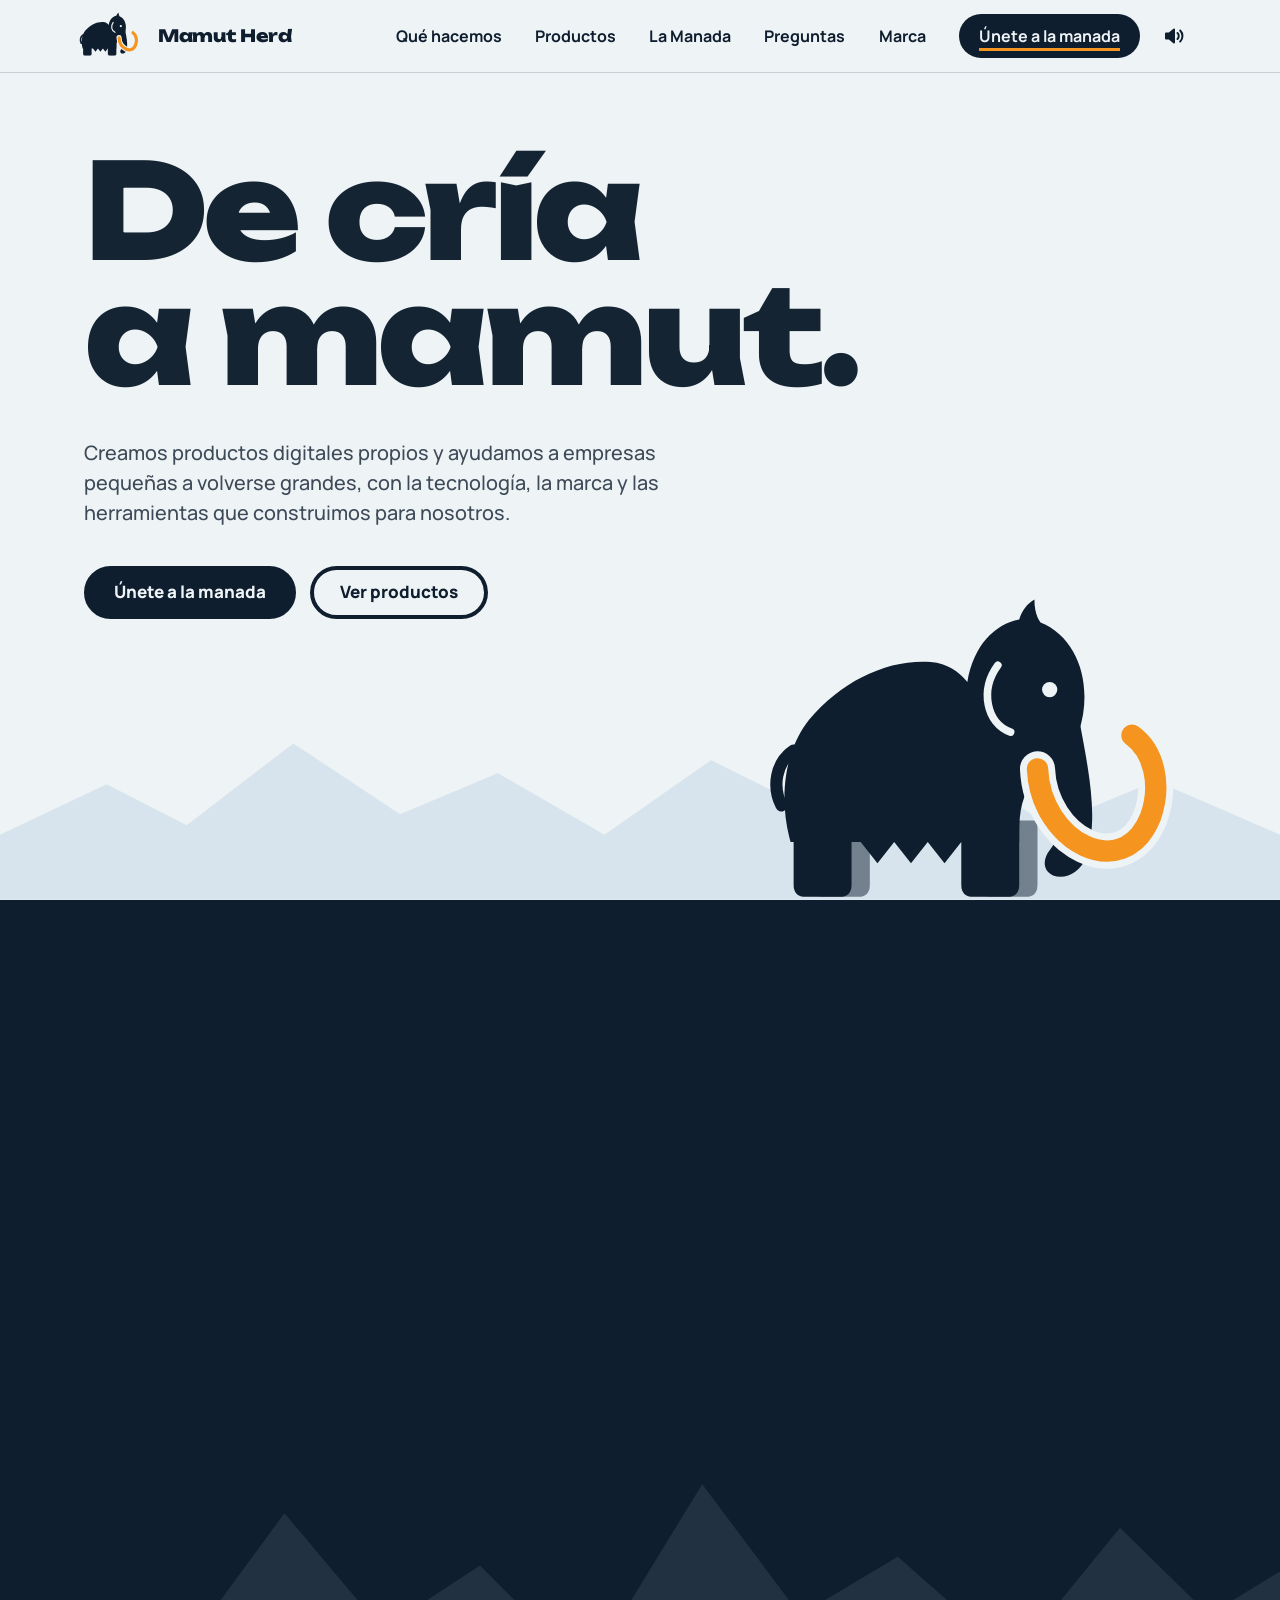
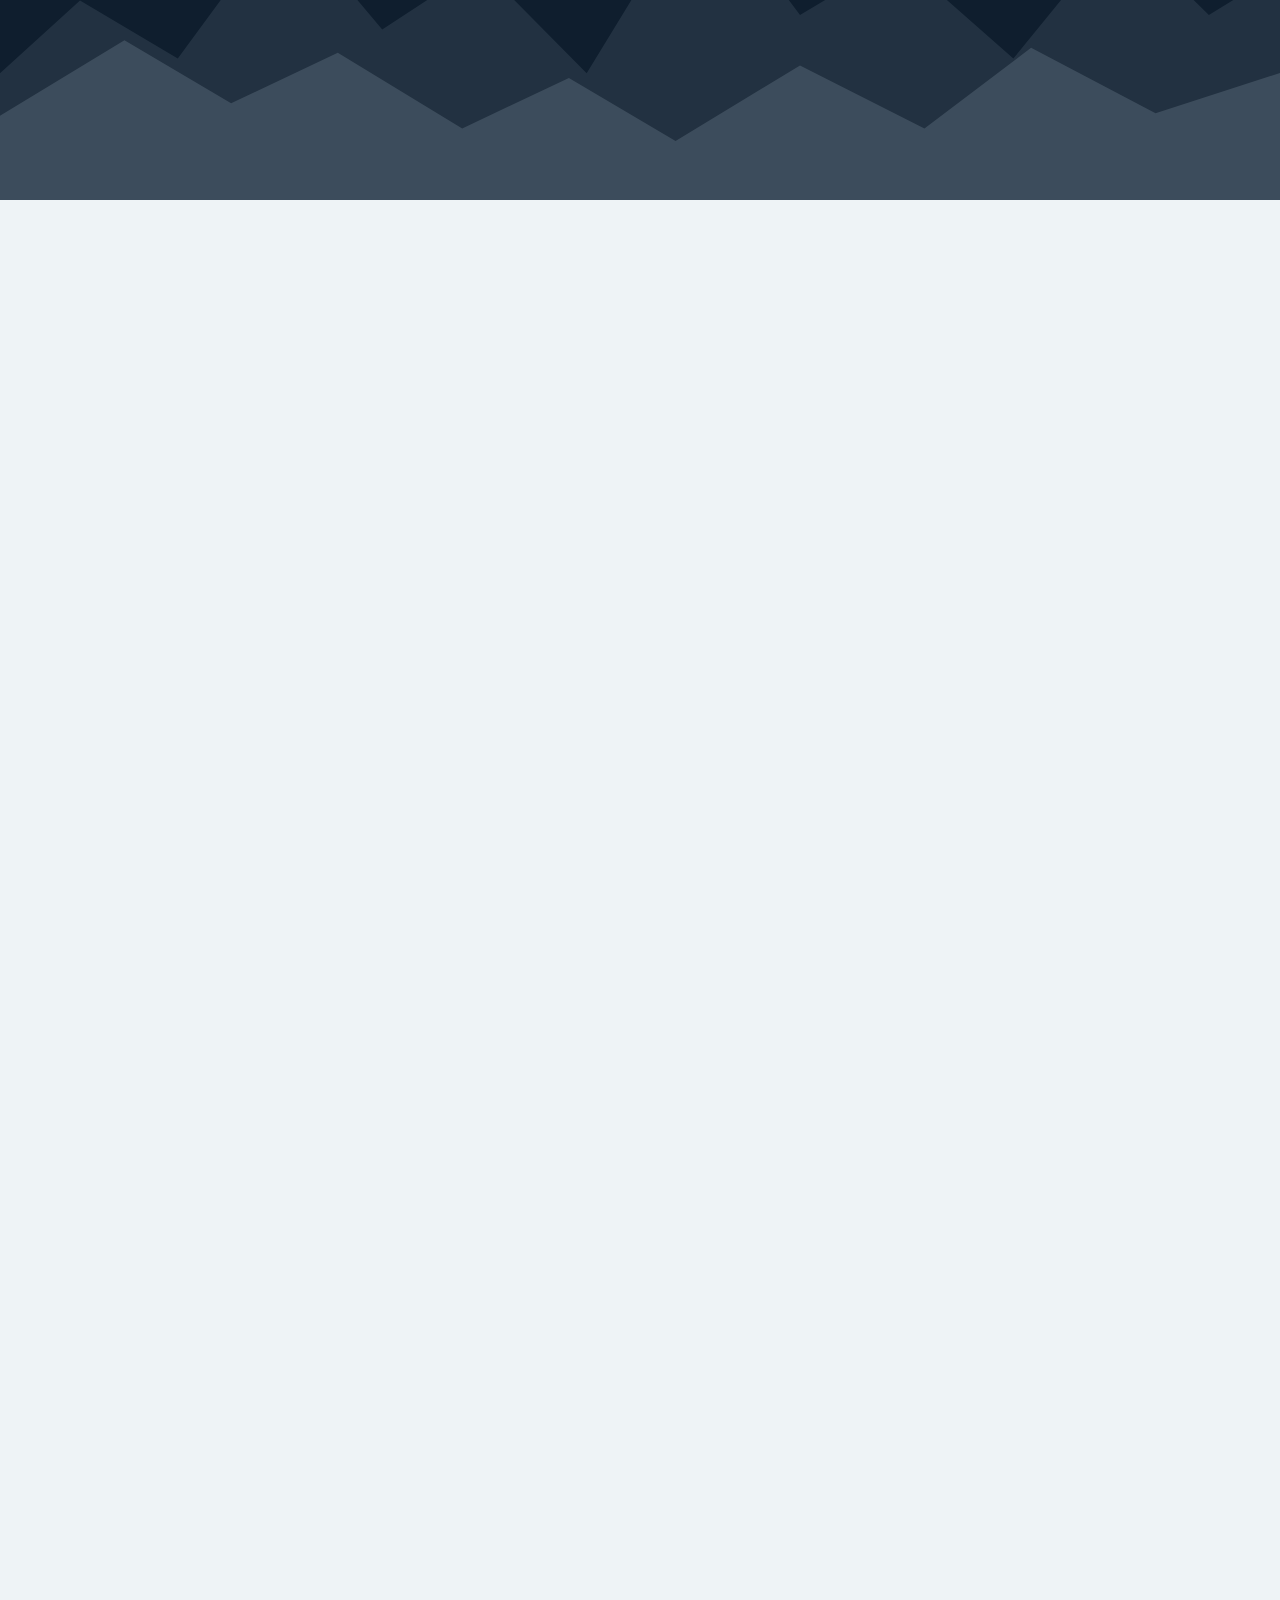
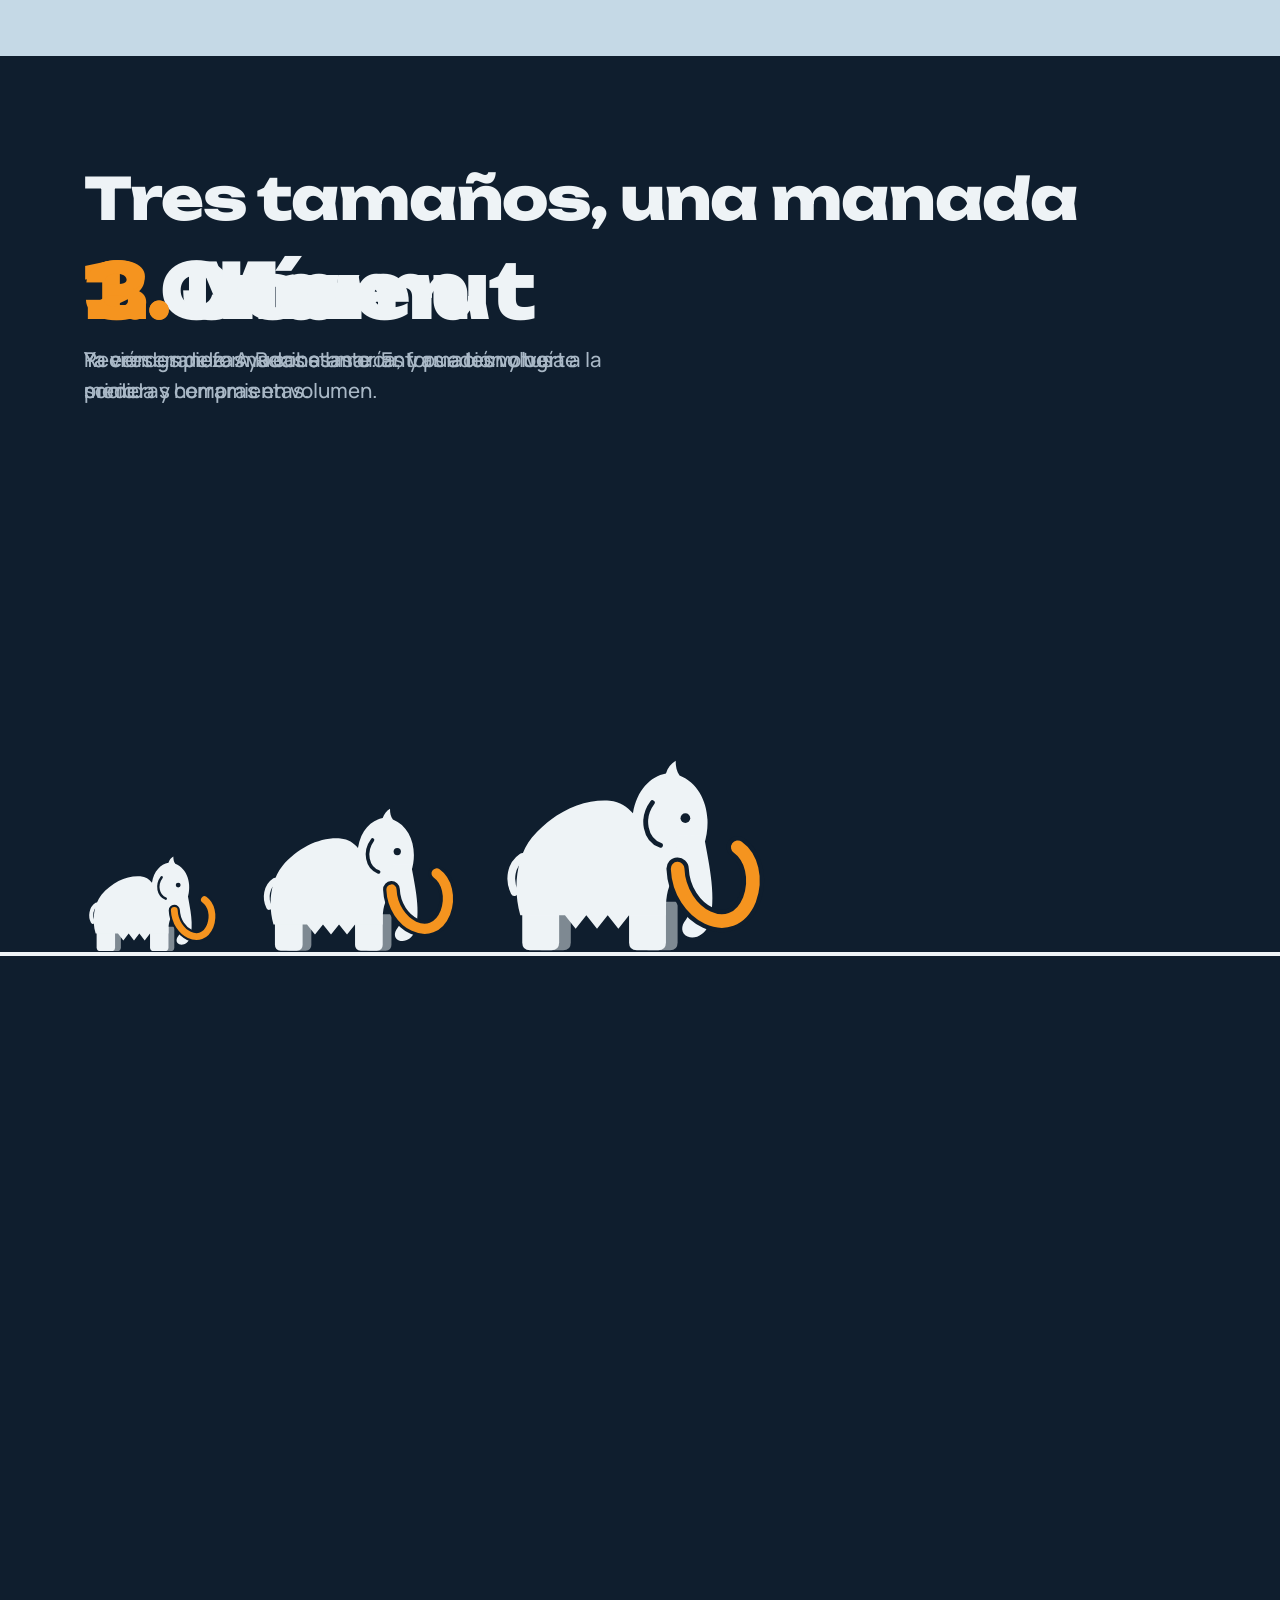
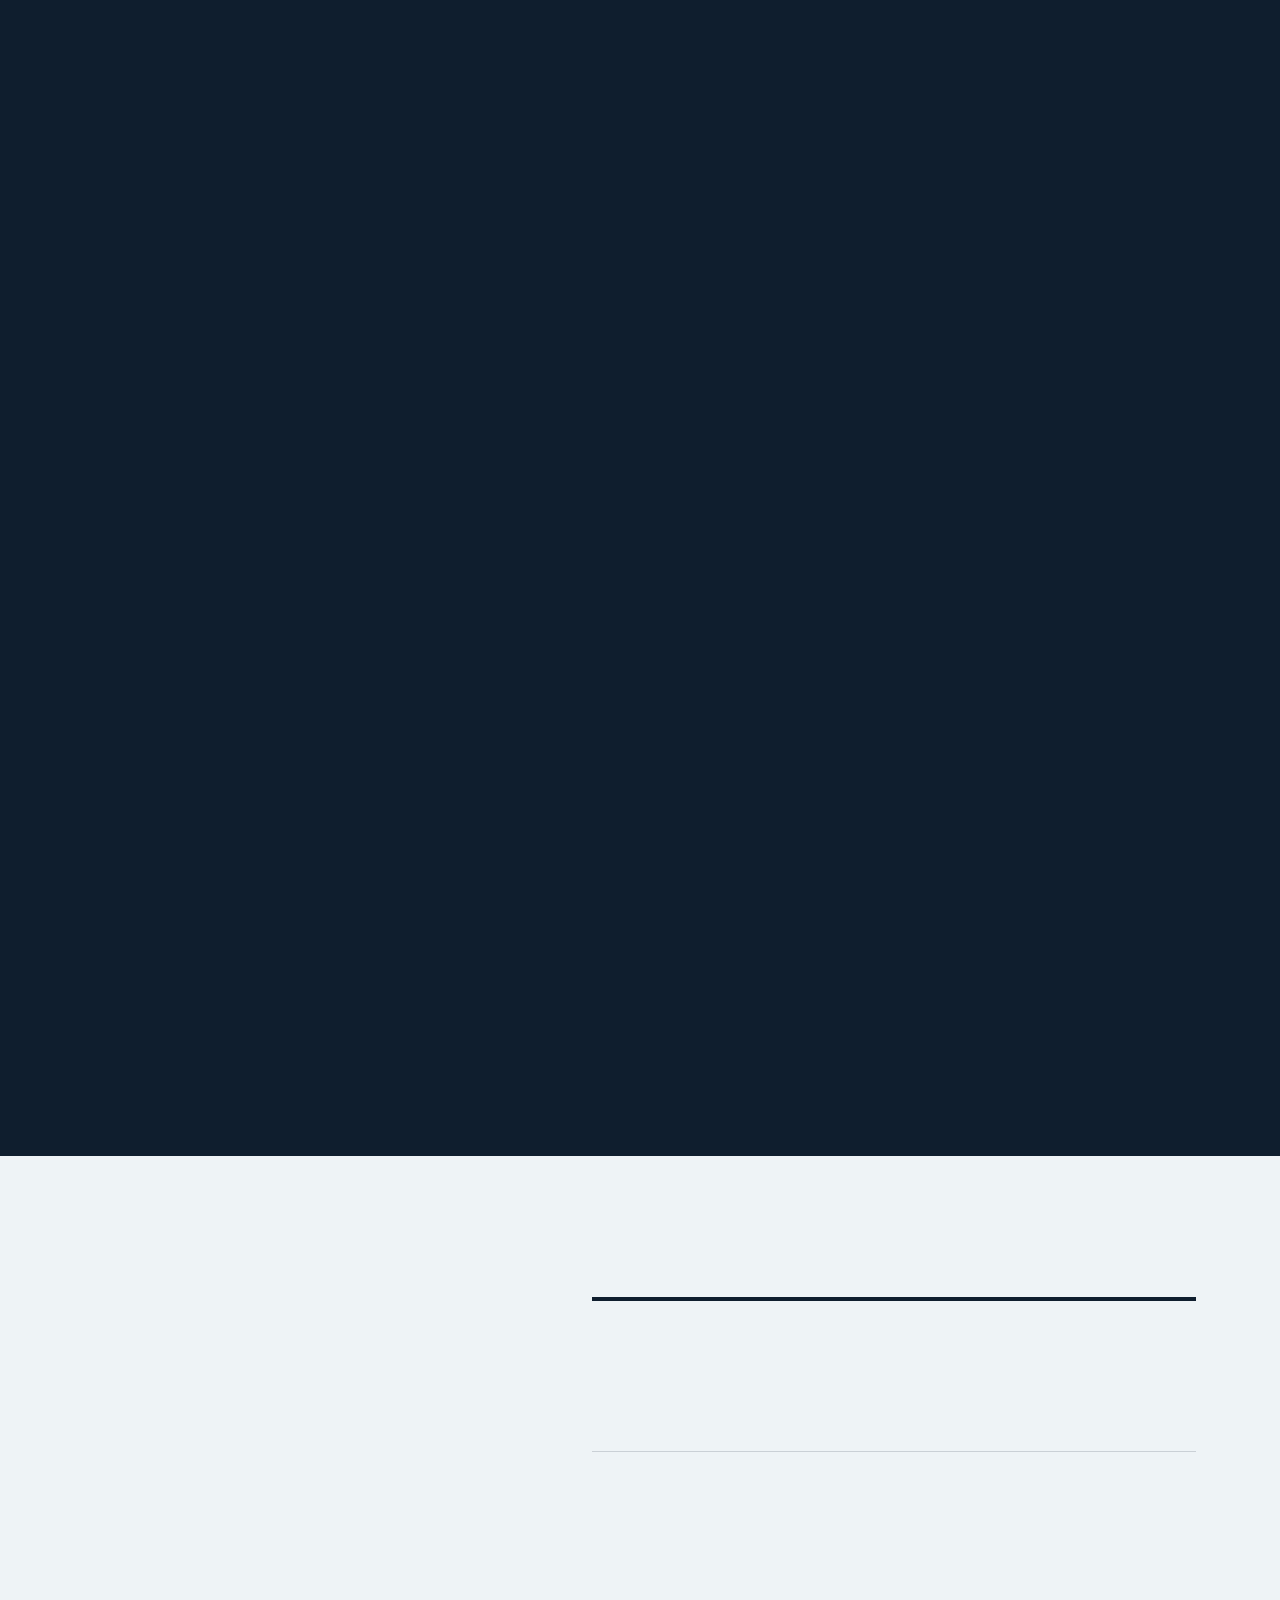
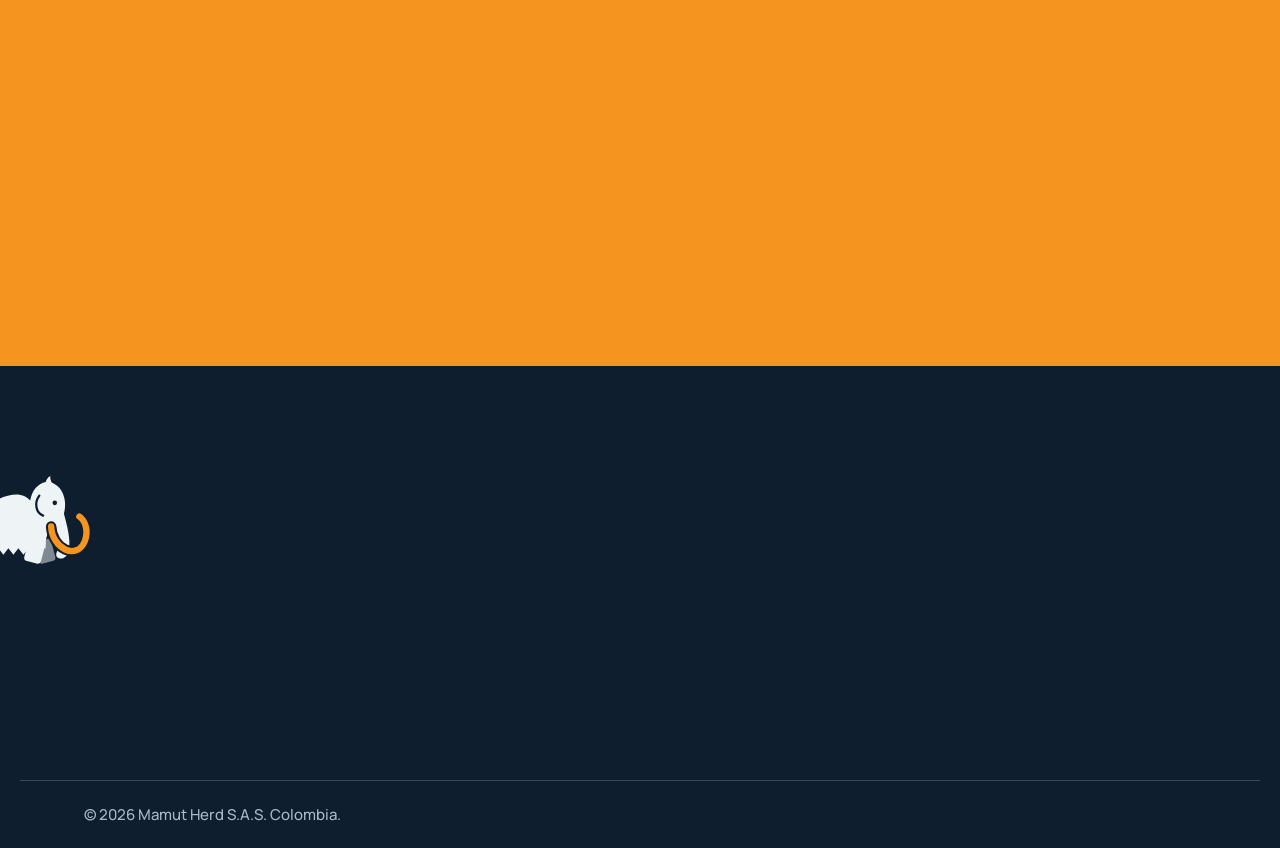
==== index.html @ f1bdf979 "Agregar Nef a productos (próximamente) Co-Authored-By: Claude Opus 5.5 <noreply@anthropic.com>" ====
<!doctype html><html><head><meta charset=utf8><meta name=viewport content="width=device-width,initial-scale=1,viewport-fit=cover"><style>:root{color-scheme:light;box-sizing:border-box;padding-top:env(safe-area-inset-top,0px);padding-bottom:env(safe-area-inset-bottom,0px)}html{scroll-padding-top:env(safe-area-inset-top,0px)}body{margin:0;padding:0;font:14px -apple-system,BlinkMacSystemFont,sans-serif;background:#fff;color:#000}img{max-width:100%}[hidden]:not([hidden=until-found i]){display:none!important}</style></head><body>
<title>Mamut Herd</title>
<style>:root{color-scheme:light} body{background:#EEF3F6}</style>
<meta name="description" content="Mamut Herd crea productos digitales propios y ayuda a empresas pequeñas a volverse grandes con tecnología, marca y herramientas compartidas.">
<meta name="theme-color" content="#0F1E2E">
<meta property="og:type" content="website">
<meta property="og:locale" content="es_CO">
<meta property="og:title" content="Mamut Herd — De cría a mamut">
<meta property="og:description" content="Creamos productos digitales propios y ayudamos a empresas pequeñas a volverse grandes.">
<meta property="og:image" content="assets/img/og.png">
<meta name="twitter:card" content="summary_large_image">
<link rel="icon" href="favicon.ico" sizes="any">
<link rel="icon" href="assets/img/icono.svg" type="image/svg+xml">
<link rel="apple-touch-icon" href="assets/img/apple-touch-icon.png">
<link rel="manifest" href="site.webmanifest">
<link rel="preload" href="assets/fonts/unbounded-800.woff" as="font" type="font/woff" crossorigin>
<link rel="preload" href="assets/fonts/manrope-var.woff" as="font" type="font/woff" crossorigin>
<link rel="preconnect" href="https://d8j0ntlcm91z4.cloudfront.net" crossorigin>
<link rel="stylesheet" href="assets/css/styles.css">
<script src="assets/js/early.js"></script>
<script src="assets/js/vendor/gsap.min.js" defer></script>
<script src="assets/js/vendor/ScrollTrigger.min.js" defer></script>
<script src="assets/js/vendor/SplitText.min.js" defer></script>
<script src="assets/js/vendor/ScrollToPlugin.min.js" defer></script>
<script src="assets/js/main.js" defer></script>
<script src="assets/js/motion.js" defer></script>
<script src="assets/js/travel.js" defer></script>

<!-- Símbolos reutilizables: el mamut completo y la "m" -->
<svg class="sprite" aria-hidden="true" focusable="false">
  <symbol id="mamut" viewBox="28 10 276 200.5">
    <path class="fg" d="M52 160 H90 V202 Q90 210 82 210 H60 Q52 210 52 202 Z"/>
    <path class="fg" d="M162 160 H200 V202 Q200 210 192 210 H170 Q162 210 162 202 Z"/>
    <path class="line" d="M52 118 C40 126 38 142 44 154"/>
    <path class="fg" d="M50 178 C42 150 46 118 62 98 C84 72 114 58 142 60 C153 61 160 66 166 73 C170 49 184 35 200 32 C202 26 205 22 210 19 C210 25 211 30 214 34 C239 44 249 76 239 106 C235 122 222 134 210 138 C202 146 200 158 200 172 L200 178 L162 178 L151 192 L140 178 L129 192 L118 178 L107 192 L96 178 Z"/>
    <path class="fg" d="M239 96 C245 128 253 160 245 187 C241 198 231 203 223 200 C216 197 216 189 221 183 C228 174 227 160 221 150 C215 140 210 136 204 130 L214 96 Z"/>
    <path class="cut ear" d="M186 62 C174 78 178 100 194 106"/>
    <circle class="hole" cx="220" cy="78" r="5"/>
    <path class="cut halo" d="M212 130 C214 178 268 206 286 162 C294 140 288 118 274 108"/>
    <path class="tusk" d="M212 130 C214 178 268 206 286 162 C294 140 288 118 274 108"/>
  </symbol>
  <symbol id="m-mark" viewBox="22 18 230 182">
    <path class="fg" d="M30 180 L30 104 C30 76 52 58 80 58 C98 58 110 66 118 76 C128 50 142 40 158 38 C160 32 163 28 168 25 C168 31 169 35 172 38 C194 42 206 60 206 88 L206 174 C206 188 194 194 186 186 C182 182 180 178 180 170 L180 104 C180 92 170 84 158 84 C146 84 135 92 135 104 L135 180 L105 180 L105 110 C105 98 96 90 84 90 C70 90 60 98 60 110 L60 180 Z"/>
    <circle class="hole" cx="184" cy="62" r="6"/>
    <path class="cut m-halo" d="M190 104 C192 146 226 160 238 132 C244 116 240 102 230 96"/>
    <path class="tusk m-tusk" d="M190 104 C192 146 226 160 238 132 C244 116 240 102 230 96"/>
  </symbol>
</svg>

<a class="skip" href="#contenido">Saltar al contenido</a>

<header class="top on-ice">
  <div class="wrap top__row">
    <a class="brand" href="#inicio" aria-label="Mamut Herd, inicio">
      <svg class="brand__mamut mamut" viewBox="28 10 276 200.5" aria-hidden="true"><use href="#mamut"/></svg>
      <span class="brand__name">Mamut Herd</span>
    </a>
    <button class="sound-btn" type="button" aria-pressed="true" aria-label="Silenciar el sonido de navegación">
      <svg viewBox="0 0 24 24" aria-hidden="true"><path class="sb-horn" d="M4 9.5h3.2L12 5.5v13l-4.8-4H4z"/><path class="sb-wave" d="M15.5 9a4.2 4.2 0 0 1 0 6"/><path class="sb-wave" d="M18.2 6.5a7.8 7.8 0 0 1 0 11"/><path class="sb-mute" d="M16 9.5l5 5M21 9.5l-5 5"/></svg>
    </button>
    <button class="menu-btn" type="button" aria-expanded="false" aria-controls="nav">
      <span class="menu-btn__label">Menú</span>
      <svg viewBox="0 0 24 24" aria-hidden="true"><path class="bar bar--1" d="M4 8h16"/><path class="bar bar--2" d="M4 16h16"/></svg>
    </button>
    <nav class="nav" id="nav" aria-label="Secciones">
      <a href="#que-hacemos">Qué hacemos</a>
      <a href="#productos">Productos</a>
      <a href="#manada">La Manada</a>
      <a href="#preguntas">Preguntas</a>
      <a href="marca.html">Marca</a>
      <a class="nav__cta" href="#unirse">Únete a la manada</a>
    </nav>
  </div>
</header>

<main id="contenido">

  <!-- Inicio -->
  <section class="hero on-ice" id="inicio">
    <div class="wrap hero__grid">
      <h1 class="hero__title">De cría<br>a mamut.</h1>
      <div class="hero__text">
        <p class="hero__lead">Creamos productos digitales propios y ayudamos a empresas pequeñas a volverse grandes, con la tecnología, la marca y las herramientas que construimos para nosotros.</p>
        <div class="actions">
          <a class="btn btn--ink" href="#unirse">Únete a la manada</a>
          <a class="btn btn--line" href="#productos">Ver productos</a>
        </div>
      </div>
      <div class="hero__mamut">
        <svg class="mamut walker hero__walker" viewBox="26 10 290 202" role="img" aria-label="El mamut de Mamut Herd">
            <path class="fg far leg-fb" data-o="83 164" d="M64 160 H102 V202 Q102 210 94 210 H72 Q64 210 64 202 Z"/>
            <path class="fg far leg-ff" data-o="193 164" d="M174 160 H212 V202 Q212 210 204 210 H182 Q174 210 174 202 Z"/>
            <path class="fg leg-nb" data-o="71 164" d="M52 160 H90 V202 Q90 210 82 210 H60 Q52 210 52 202 Z"/>
            <path class="fg leg-nf" data-o="181 164" d="M162 160 H200 V202 Q200 210 192 210 H170 Q162 210 162 202 Z"/>
            <g class="w-top">
              <path class="line w-tail" d="M52 118 C40 126 38 142 44 154"/>
              <path class="fg" d="M50 178 C42 150 46 118 62 98 C84 72 114 58 142 60 C153 61 160 66 166 73 C170 49 184 35 200 32 C202 26 205 22 210 19 C210 25 211 30 214 34 C239 44 249 76 239 106 C235 122 222 134 210 138 C202 146 200 158 200 172 L200 178 L162 178 L151 192 L140 178 L129 192 L118 178 L107 192 L96 178 Z"/>
              <path class="fg w-trunk" d="M239 96 C245 128 253 160 245 187 C241 198 231 203 223 200 C216 197 216 189 221 183 C228 174 227 160 221 150 C215 140 210 136 204 130 L214 96 Z"/>
              <path class="cut ear w-ear" d="M186 62 C174 78 178 100 194 106"/>
              <circle class="hole w-eye" cx="220" cy="78" r="5"/>
              <path class="cut halo" d="M212 130 C214 178 268 206 286 162 C294 140 288 118 274 108"/>
              <path class="tusk" d="M212 130 C214 178 268 206 286 162 C294 140 288 118 274 108"/>
            </g>
          </svg>
      </div>
    </div>
    <svg class="peaks peaks--hero" viewBox="0 0 1440 220" preserveAspectRatio="none" aria-hidden="true"><path d="M0 220 L0 150 L120 96 L210 140 L330 52 L450 128 L560 84 L680 150 L800 70 L930 132 L1050 60 L1180 140 L1300 92 L1440 150 L1440 220 Z"/></svg>
    <div class="ground" aria-hidden="true"></div>
  </section>

  <!-- El invierno: la cría sola, luego llega la manada -->
  <section class="winter on-ink" id="historia" aria-labelledby="winter-a">
    <div class="winter__stage">
      <img class="winter__photo ext-img" src="assets/img/invierno.jpg" alt="" aria-hidden="true" width="1536" height="864" loading="lazy">
      <div class="winter__glow" aria-hidden="true"></div>
      <canvas class="winter__snow" aria-hidden="true"></canvas>
      <svg class="peaks peaks--far" viewBox="0 0 1440 260" preserveAspectRatio="none" aria-hidden="true"><path d="M0 260 L0 170 L90 120 L200 160 L320 60 L430 140 L540 96 L660 170 L790 40 L900 130 L1010 90 L1140 160 L1260 70 L1360 130 L1440 100 L1440 260 Z"/></svg>
      <svg class="peaks peaks--near" viewBox="0 0 1440 200" preserveAspectRatio="none" aria-hidden="true"><path d="M0 200 L0 130 L140 70 L260 120 L380 80 L520 140 L640 100 L760 150 L900 90 L1040 140 L1160 76 L1300 128 L1440 96 L1440 200 Z"/></svg>
      <div class="wrap winter__copy">
        <h2 class="winter__a" id="winter-a">Una empresa pequeña sola no sobrevive al invierno.</h2>
        <div class="winter__b">
          <h2>En manada, sí.</h2>
          <p>Mamut Herd junta empresas pequeñas para que crezcan juntas, compartiendo tecnología, marca y clientes.</p>
        </div>
      </div>
      <div class="winter__scene" aria-hidden="true">
        <div class="winter__walker winter__walker--a"><svg class="mamut walker " viewBox="26 10 290 202" aria-hidden="true">
            <path class="fg far leg-fb" data-o="83 164" d="M64 160 H102 V202 Q102 210 94 210 H72 Q64 210 64 202 Z"/>
            <path class="fg far leg-ff" data-o="193 164" d="M174 160 H212 V202 Q212 210 204 210 H182 Q174 210 174 202 Z"/>
            <path class="fg leg-nb" data-o="71 164" d="M52 160 H90 V202 Q90 210 82 210 H60 Q52 210 52 202 Z"/>
            <path class="fg leg-nf" data-o="181 164" d="M162 160 H200 V202 Q200 210 192 210 H170 Q162 210 162 202 Z"/>
            <g class="w-top">
              <path class="line w-tail" d="M52 118 C40 126 38 142 44 154"/>
              <path class="fg" d="M50 178 C42 150 46 118 62 98 C84 72 114 58 142 60 C153 61 160 66 166 73 C170 49 184 35 200 32 C202 26 205 22 210 19 C210 25 211 30 214 34 C239 44 249 76 239 106 C235 122 222 134 210 138 C202 146 200 158 200 172 L200 178 L162 178 L151 192 L140 178 L129 192 L118 178 L107 192 L96 178 Z"/>
              <path class="fg w-trunk" d="M239 96 C245 128 253 160 245 187 C241 198 231 203 223 200 C216 197 216 189 221 183 C228 174 227 160 221 150 C215 140 210 136 204 130 L214 96 Z"/>
              <path class="cut ear w-ear" d="M186 62 C174 78 178 100 194 106"/>
              <circle class="hole w-eye" cx="220" cy="78" r="5"/>
              <path class="cut halo" d="M212 130 C214 178 268 206 286 162 C294 140 288 118 274 108"/>
              <path class="tusk" d="M212 130 C214 178 268 206 286 162 C294 140 288 118 274 108"/>
            </g>
          </svg></div>
        <div class="winter__walker winter__walker--calf"><svg class="mamut walker " viewBox="26 10 290 202" aria-hidden="true">
            <path class="fg far leg-fb" data-o="83 164" d="M64 160 H102 V202 Q102 210 94 210 H72 Q64 210 64 202 Z"/>
            <path class="fg far leg-ff" data-o="193 164" d="M174 160 H212 V202 Q212 210 204 210 H182 Q174 210 174 202 Z"/>
            <path class="fg leg-nb" data-o="71 164" d="M52 160 H90 V202 Q90 210 82 210 H60 Q52 210 52 202 Z"/>
            <path class="fg leg-nf" data-o="181 164" d="M162 160 H200 V202 Q200 210 192 210 H170 Q162 210 162 202 Z"/>
            <g class="w-top">
              <path class="line w-tail" d="M52 118 C40 126 38 142 44 154"/>
              <path class="fg" d="M50 178 C42 150 46 118 62 98 C84 72 114 58 142 60 C153 61 160 66 166 73 C170 49 184 35 200 32 C202 26 205 22 210 19 C210 25 211 30 214 34 C239 44 249 76 239 106 C235 122 222 134 210 138 C202 146 200 158 200 172 L200 178 L162 178 L151 192 L140 178 L129 192 L118 178 L107 192 L96 178 Z"/>
              <path class="fg w-trunk" d="M239 96 C245 128 253 160 245 187 C241 198 231 203 223 200 C216 197 216 189 221 183 C228 174 227 160 221 150 C215 140 210 136 204 130 L214 96 Z"/>
              <path class="cut ear w-ear" d="M186 62 C174 78 178 100 194 106"/>
              <circle class="hole w-eye" cx="220" cy="78" r="5"/>
              <path class="cut halo" d="M212 130 C214 178 268 206 286 162 C294 140 288 118 274 108"/>
              <path class="tusk" d="M212 130 C214 178 268 206 286 162 C294 140 288 118 274 108"/>
            </g>
          </svg></div>
        <div class="winter__walker winter__walker--b"><svg class="mamut walker " viewBox="26 10 290 202" aria-hidden="true">
            <path class="fg far leg-fb" data-o="83 164" d="M64 160 H102 V202 Q102 210 94 210 H72 Q64 210 64 202 Z"/>
            <path class="fg far leg-ff" data-o="193 164" d="M174 160 H212 V202 Q212 210 204 210 H182 Q174 210 174 202 Z"/>
            <path class="fg leg-nb" data-o="71 164" d="M52 160 H90 V202 Q90 210 82 210 H60 Q52 210 52 202 Z"/>
            <path class="fg leg-nf" data-o="181 164" d="M162 160 H200 V202 Q200 210 192 210 H170 Q162 210 162 202 Z"/>
            <g class="w-top">
              <path class="line w-tail" d="M52 118 C40 126 38 142 44 154"/>
              <path class="fg" d="M50 178 C42 150 46 118 62 98 C84 72 114 58 142 60 C153 61 160 66 166 73 C170 49 184 35 200 32 C202 26 205 22 210 19 C210 25 211 30 214 34 C239 44 249 76 239 106 C235 122 222 134 210 138 C202 146 200 158 200 172 L200 178 L162 178 L151 192 L140 178 L129 192 L118 178 L107 192 L96 178 Z"/>
              <path class="fg w-trunk" d="M239 96 C245 128 253 160 245 187 C241 198 231 203 223 200 C216 197 216 189 221 183 C228 174 227 160 221 150 C215 140 210 136 204 130 L214 96 Z"/>
              <path class="cut ear w-ear" d="M186 62 C174 78 178 100 194 106"/>
              <circle class="hole w-eye" cx="220" cy="78" r="5"/>
              <path class="cut halo" d="M212 130 C214 178 268 206 286 162 C294 140 288 118 274 108"/>
              <path class="tusk" d="M212 130 C214 178 268 206 286 162 C294 140 288 118 274 108"/>
            </g>
          </svg></div>
      </div>
      <div class="ground ground--ice" aria-hidden="true"></div>
    </div>
  </section>

  <!-- Qué hacemos -->
  <section class="about on-ice" id="que-hacemos">
    <div class="wrap">
      <h2 class="about__title">Mamut Herd es esa manada.</h2>
      <div class="about__cols">
        <div>
          <h3>Productos propios</h3>
          <p>Diseñamos y construimos nuestras propias apps y plataformas. Son nuestro negocio y también nuestro laboratorio: lo que aprendemos ahí lo usa toda la manada.</p>
        </div>
        <div>
          <h3>La Manada</h3>
          <p>Aceptamos empresas pequeñas de cualquier sector que ya tienen un producto. Conservan su nombre y su marca. Nosotros ponemos tecnología, diseño, herramientas y contactos.</p>
        </div>
      </div>
    </div>
  </section>

  <!-- Productos: cada uno con su propia identidad -->
  <section class="products on-glaciar" id="productos">
    <div class="wrap">
      <div class="products__head">
        <h2>Lo que estamos construyendo</h2>
        <p>Cada producto tiene su propia marca. Todos salen de la misma manada.</p>
      </div>
      <div class="pgrid">

        <!-- Antesala: noche, marfil y champán -->
        <article class="pcard pcard--antesala pcard--link">
          <div class="pcard__body">
            <div class="pcard__brand">
              <svg class="ant-mark" viewBox="14 8 92 136" aria-hidden="true" focusable="false"><path d="M30 140V44L44 16V140Z" fill="#111B33"/><path d="M90 140V44L76 16V140Z" fill="#111B33"/><path d="M20 140V64L24 57V140Z" fill="#111B33"/><path d="M100 140V64L96 57V140Z" fill="#111B33"/><rect x="58.6" y="30" width="2.8" height="110" fill="#D2B88C"/></svg>
              <h3 class="pcard__name">Antesala</h3>
            </div>
            <p class="pcard__line">Explora el hotel antes de llegar.</p>
            <p class="pcard__what">El huésped recorre el hotel antes de reservar: el edificio en 3D, cada piso, cada habitación y sus espacios en 360°, hasta la reserva. Para hoteles boutique y apartahoteles que quieren más reservas directas.</p>
            <div class="pcard__foot">
              <p class="pcard__state pcard__state--live">Demo en línea</p>
              <a class="pcard__go" href="https://antesala-mauve.vercel.app" target="_blank" rel="noopener noreferrer">Ver la demo <span aria-hidden="true">→</span></a>
            </div>
          </div>
        </article>

        <!-- Prodigia: noche, violeta y dorado -->
        <article class="pcard pcard--prodigia pcard--link">
          <svg class="pcard__stars" viewBox="0 0 400 260" preserveAspectRatio="xMidYMid slice" aria-hidden="true" focusable="false"><circle cx="53" cy="97" r="1.1"/><circle cx="106" cy="194" r="1.6"/><circle cx="159" cy="31" r="0.6"/><circle cx="212" cy="128" r="1.1"/><circle cx="265" cy="225" r="1.6"/><circle cx="318" cy="62" r="0.6"/><circle cx="371" cy="159" r="1.1"/><circle cx="24" cy="256" r="1.6"/><circle cx="77" cy="93" r="0.6"/><circle cx="130" cy="190" r="1.1"/><circle cx="183" cy="27" r="1.6"/><circle cx="236" cy="124" r="0.6"/><circle cx="289" cy="221" r="1.1"/><circle cx="342" cy="58" r="1.6"/><circle cx="395" cy="155" r="0.6"/><circle cx="48" cy="252" r="1.1"/><circle cx="101" cy="89" r="1.6"/><circle cx="154" cy="186" r="0.6"/><circle cx="207" cy="23" r="1.1"/><circle cx="260" cy="120" r="1.6"/><circle cx="313" cy="217" r="0.6"/><circle cx="366" cy="54" r="1.1"/><circle cx="19" cy="151" r="1.6"/><circle cx="72" cy="248" r="0.6"/><circle cx="125" cy="85" r="1.1"/><circle cx="178" cy="182" r="1.6"/><circle cx="231" cy="19" r="0.6"/><circle cx="284" cy="116" r="1.1"/><circle cx="337" cy="213" r="1.6"/><circle cx="390" cy="50" r="0.6"/><circle cx="43" cy="147" r="1.1"/><circle cx="96" cy="244" r="1.6"/><circle cx="149" cy="81" r="0.6"/><circle cx="202" cy="178" r="1.1"/><circle cx="255" cy="15" r="1.6"/><circle cx="308" cy="112" r="0.6"/><circle cx="361" cy="209" r="1.1"/><circle cx="14" cy="46" r="1.6"/><circle cx="67" cy="143" r="0.6"/><circle cx="120" cy="240" r="1.1"/><circle cx="173" cy="77" r="1.6"/><circle cx="226" cy="174" r="0.6"/><circle cx="279" cy="11" r="1.1"/><circle cx="332" cy="108" r="1.6"/><circle cx="385" cy="205" r="0.6"/></svg>
          <div class="pcard__body">
            <div class="pcard__brand">
              <svg class="pro-mark" viewBox="0 0 100 100" aria-hidden="true" focusable="false">
                <defs>
                  <linearGradient id="proStar" x1="0%" y1="100%" x2="100%" y2="0%"><stop offset="0%" stop-color="#A794FF"/><stop offset="50%" stop-color="#E4CBA0"/><stop offset="100%" stop-color="#FFC53D"/></linearGradient>
                  <path id="proArm" d="M0,0 C-10,-9 -5,-27 0.5,-36 C4,-24 7,-8 0,0 Z"/>
                </defs>
                <circle cx="50" cy="50" r="34" fill="none" stroke="#7C5CFF" stroke-width="14" stroke-dasharray="158.6 55" stroke-dashoffset="27.5" transform="rotate(82 50 50)"/>
                <g transform="translate(82 44) rotate(14)" fill="url(#proStar)">
                  <use href="#proArm"/><use href="#proArm" transform="rotate(180) scale(0.33)"/><use href="#proArm" transform="rotate(84) scale(0.2)"/><use href="#proArm" transform="rotate(268) scale(0.15)"/>
                </g>
              </svg>
              <h3 class="pcard__name">Prodigia</h3>
            </div>
            <p class="pcard__line">Estudia jugando.</p>
            <p class="pcard__what">15 mundos (matemática, lógica, química, música, historia, programación y más) con retos de 10 preguntas contra el reloj que se adaptan a tu nivel, lecciones desde cero y un lado competitivo con duelos, rangos y ligas.</p>
            <div class="pcard__foot">
              <p class="pcard__state pcard__state--live">Disponible en web</p>
              <a class="pcard__go" href="https://prodigia-sandy.vercel.app/es" target="_blank" rel="noopener noreferrer">Jugar ahora <span aria-hidden="true">→</span></a>
            </div>
          </div>
        </article>

        <!-- Nef: papel, tinta y el punto mandarina (nombre provisional) -->
        <article class="pcard pcard--nef">
          <div class="pcard__brand">
            <img class="nef-logo" src="assets/img/productos/nef-logo.svg" alt="" width="341" height="126" loading="lazy">
            <h3 class="pcard__name sr-only">Nef</h3>
          </div>
          <div class="nef__text">
            <p class="pcard__line">Clientes que vuelven.</p>
            <p class="pcard__what">Para cafés, restaurantes y gimnasios. Un punto en la mesa o en la recepción: el cliente acerca el celular, sin descargar nada, y ve la carta o las clases, su tarjeta de cliente frecuente y el botón para dejar reseña. Tú ves quién volvió y quién dejó de venir.</p>
          </div>
          <p class="pcard__state">Próximamente</p>
        </article>

        <!-- Atria: obsidiana, violeta y turquesa -->
        <article class="pcard pcard--small pcard--atria">
          <div class="pcard__brand">
            <img class="pcard__icon" src="assets/img/productos/atria-icono.svg" alt="" width="56" height="56" loading="lazy">
            <h3 class="pcard__name">Atria</h3>
          </div>
          <p class="pcard__line">Tu agenda, con asistente propia.</p>
          <p class="pcard__what">Agenda personal con una asistente de IA que desarrollamos nosotros. Le escribes lo que tienes pendiente y ella organiza tus tareas, agenda tus compromisos y te acompaña con hábitos, metas y enfoque.</p>
          <p class="pcard__state">En desarrollo · app móvil</p>
        </article>

        <!-- Velora: grafito, plata y blanco -->
        <article class="pcard pcard--small pcard--velora">
          <div class="pcard__brand">
            <img class="velora-logo" src="assets/img/productos/velora-logo.svg" alt="" width="252" height="74" loading="lazy">
            <h3 class="pcard__name sr-only">Velora</h3>
          </div>
          <p class="pcard__line">Tu celular, sin ruido.</p>
          <p class="pcard__what">Launcher minimalista para Android: una sola pantalla y tus apps en una lista vertical pensada para una mano. Ligero, rápido, sin anuncios y nada sale de tu teléfono.</p>
          <p class="pcard__state">Próximamente · Android</p>
        </article>

        <!-- Tino: claro, tinta y ciruela -->
        <article class="pcard pcard--small pcard--tino">
          <div class="pcard__brand">
            <img class="tino-logo" src="assets/img/productos/tino-logo.svg" alt="" width="380" height="200" loading="lazy">
            <h3 class="pcard__name sr-only">Tino</h3>
          </div>
          <p class="pcard__line">Cada noche sabes si la plata cuadró.</p>
          <p class="pcard__what">Para negocios con varios puntos de venta. Trae solos los reportes del día, cruza cada pago con lo que de verdad llegó, verifica las transferencias y te dice punto por punto qué no cuadró y por qué.</p>
          <p class="pcard__state">En desarrollo</p>
        </article>

        <!-- Impromptu: carbón, chasis y ámbar -->
        <article class="pcard pcard--small pcard--impromptu">
          <div class="pcard__brand">
            <img class="pcard__icon" src="assets/img/productos/impromptu-icono.svg" alt="" width="56" height="56" loading="lazy">
            <h3 class="pcard__name">impromptu</h3>
          </div>
          <p class="pcard__line">Videos de piano con notas cayendo.</p>
          <p class="pcard__what">Conecta tu teclado MIDI, toca y exporta un video con tus manos, tus pedales y efectos de luz. Gratis, de código abierto y sin que tu música salga de tu computador.</p>
          <p class="pcard__state">En desarrollo · gratis</p>
        </article>

      </div>
    </div>
  </section>

  <!-- La Manada: de cría a mamut -->
  <section class="grow on-ink" id="manada">
    <div class="grow__stage">
      <div class="wrap grow__inner">
        <div class="grow__text">
          <h2>Tres tamaños, una manada</h2>
          <ol class="levels">
            <li class="level is-active" data-level="0">
              <h3>Cría</h3>
              <p>Recién empiezas. Recibes marca, formación y tus primeras herramientas.</p>
            </li>
            <li class="level" data-level="1">
              <h3>Joven</h3>
              <p>Ya vendes de forma constante. Entras a tecnología a la medida y compras en volumen.</p>
            </li>
            <li class="level" data-level="2">
              <h3>Mamut</h3>
              <p>Ya eres grande. Ayudas a las crías y puedes volverte socio.</p>
            </li>
          </ol>
        </div>
        <div class="grow__scene" aria-hidden="true">
          <div class="grow__herd">
            <div class="grow__member grow__member--cria is-on"><svg class="mamut walker " viewBox="26 10 290 202" aria-hidden="true">
            <path class="fg far leg-fb" data-o="83 164" d="M64 160 H102 V202 Q102 210 94 210 H72 Q64 210 64 202 Z"/>
            <path class="fg far leg-ff" data-o="193 164" d="M174 160 H212 V202 Q212 210 204 210 H182 Q174 210 174 202 Z"/>
            <path class="fg leg-nb" data-o="71 164" d="M52 160 H90 V202 Q90 210 82 210 H60 Q52 210 52 202 Z"/>
            <path class="fg leg-nf" data-o="181 164" d="M162 160 H200 V202 Q200 210 192 210 H170 Q162 210 162 202 Z"/>
            <g class="w-top">
              <path class="line w-tail" d="M52 118 C40 126 38 142 44 154"/>
              <path class="fg" d="M50 178 C42 150 46 118 62 98 C84 72 114 58 142 60 C153 61 160 66 166 73 C170 49 184 35 200 32 C202 26 205 22 210 19 C210 25 211 30 214 34 C239 44 249 76 239 106 C235 122 222 134 210 138 C202 146 200 158 200 172 L200 178 L162 178 L151 192 L140 178 L129 192 L118 178 L107 192 L96 178 Z"/>
              <path class="fg w-trunk" d="M239 96 C245 128 253 160 245 187 C241 198 231 203 223 200 C216 197 216 189 221 183 C228 174 227 160 221 150 C215 140 210 136 204 130 L214 96 Z"/>
              <path class="cut ear w-ear" d="M186 62 C174 78 178 100 194 106"/>
              <circle class="hole w-eye" cx="220" cy="78" r="5"/>
              <path class="cut halo" d="M212 130 C214 178 268 206 286 162 C294 140 288 118 274 108"/>
              <path class="tusk" d="M212 130 C214 178 268 206 286 162 C294 140 288 118 274 108"/>
            </g>
          </svg></div>
            <div class="grow__member grow__member--joven"><svg class="mamut walker " viewBox="26 10 290 202" aria-hidden="true">
            <path class="fg far leg-fb" data-o="83 164" d="M64 160 H102 V202 Q102 210 94 210 H72 Q64 210 64 202 Z"/>
            <path class="fg far leg-ff" data-o="193 164" d="M174 160 H212 V202 Q212 210 204 210 H182 Q174 210 174 202 Z"/>
            <path class="fg leg-nb" data-o="71 164" d="M52 160 H90 V202 Q90 210 82 210 H60 Q52 210 52 202 Z"/>
            <path class="fg leg-nf" data-o="181 164" d="M162 160 H200 V202 Q200 210 192 210 H170 Q162 210 162 202 Z"/>
            <g class="w-top">
              <path class="line w-tail" d="M52 118 C40 126 38 142 44 154"/>
              <path class="fg" d="M50 178 C42 150 46 118 62 98 C84 72 114 58 142 60 C153 61 160 66 166 73 C170 49 184 35 200 32 C202 26 205 22 210 19 C210 25 211 30 214 34 C239 44 249 76 239 106 C235 122 222 134 210 138 C202 146 200 158 200 172 L200 178 L162 178 L151 192 L140 178 L129 192 L118 178 L107 192 L96 178 Z"/>
              <path class="fg w-trunk" d="M239 96 C245 128 253 160 245 187 C241 198 231 203 223 200 C216 197 216 189 221 183 C228 174 227 160 221 150 C215 140 210 136 204 130 L214 96 Z"/>
              <path class="cut ear w-ear" d="M186 62 C174 78 178 100 194 106"/>
              <circle class="hole w-eye" cx="220" cy="78" r="5"/>
              <path class="cut halo" d="M212 130 C214 178 268 206 286 162 C294 140 288 118 274 108"/>
              <path class="tusk" d="M212 130 C214 178 268 206 286 162 C294 140 288 118 274 108"/>
            </g>
          </svg></div>
            <div class="grow__member grow__member--mamut"><svg class="mamut walker " viewBox="26 10 290 202" aria-hidden="true">
            <path class="fg far leg-fb" data-o="83 164" d="M64 160 H102 V202 Q102 210 94 210 H72 Q64 210 64 202 Z"/>
            <path class="fg far leg-ff" data-o="193 164" d="M174 160 H212 V202 Q212 210 204 210 H182 Q174 210 174 202 Z"/>
            <path class="fg leg-nb" data-o="71 164" d="M52 160 H90 V202 Q90 210 82 210 H60 Q52 210 52 202 Z"/>
            <path class="fg leg-nf" data-o="181 164" d="M162 160 H200 V202 Q200 210 192 210 H170 Q162 210 162 202 Z"/>
            <g class="w-top">
              <path class="line w-tail" d="M52 118 C40 126 38 142 44 154"/>
              <path class="fg" d="M50 178 C42 150 46 118 62 98 C84 72 114 58 142 60 C153 61 160 66 166 73 C170 49 184 35 200 32 C202 26 205 22 210 19 C210 25 211 30 214 34 C239 44 249 76 239 106 C235 122 222 134 210 138 C202 146 200 158 200 172 L200 178 L162 178 L151 192 L140 178 L129 192 L118 178 L107 192 L96 178 Z"/>
              <path class="fg w-trunk" d="M239 96 C245 128 253 160 245 187 C241 198 231 203 223 200 C216 197 216 189 221 183 C228 174 227 160 221 150 C215 140 210 136 204 130 L214 96 Z"/>
              <path class="cut ear w-ear" d="M186 62 C174 78 178 100 194 106"/>
              <circle class="hole w-eye" cx="220" cy="78" r="5"/>
              <path class="cut halo" d="M212 130 C214 178 268 206 286 162 C294 140 288 118 274 108"/>
              <path class="tusk" d="M212 130 C214 178 268 206 286 162 C294 140 288 118 274 108"/>
            </g>
          </svg></div>
          </div>
        </div>
      </div>
      <div class="ground ground--ice" aria-hidden="true"></div>
    </div>
  </section>

  <!-- Qué recibe un asociado -->
  <section class="gets on-ice" id="asociados">
    <div class="wrap gets__grid">
      <div class="gets__head">
        <h2>Lo que recibe una empresa de la manada</h2>
        <div class="seal" role="img" aria-label="Sello: Miembro de Mamut Herd">
          <span class="seal__top" aria-hidden="true">Miembro</span>
          <svg class="mamut" viewBox="28 10 276 200.5" aria-hidden="true"><use href="#mamut"/></svg>
          <span class="seal__name" aria-hidden="true">Mamut Herd</span>
        </div>
      </div>
      <dl class="gets__list">
        <div>
          <dt>Tecnología</dt>
          <dd>Página web, tienda en línea, automatizaciones y apps hechas por el mismo equipo que construye nuestros productos.</dd>
        </div>
        <div>
          <dt>Marca y diseño</dt>
          <dd>Logo, empaque y redes sociales para que tu producto se vea a la altura de lo que es.</dd>
        </div>
        <div>
          <dt>Herramientas Mamut</dt>
          <dd>Acceso con descuento a lo que construimos: Tino para la administración y Atria para organizarte.</dd>
        </div>
        <div>
          <dt>Red</dt>
          <dd>Clientes, proveedores y contactos que comparten las demás empresas de la manada.</dd>
        </div>
        <div>
          <dt>Respaldo</dt>
          <dd>El sello «Miembro de Mamut Herd» para tu web, tus facturas, tus empaques y tu vitrina.</dd>
        </div>
      </dl>
    </div>
  </section>

  <!-- Preguntas frecuentes -->
  <section class="faq on-ice" id="preguntas">
    <div class="wrap faq__grid">
      <h2>Preguntas frecuentes</h2>
      <div class="faq__list">
        <details>
          <summary>¿Qué empresas pueden unirse?</summary>
          <p>Empresas pequeñas de cualquier sector que ya tienen un producto que se vende o está listo para venderse.</p>
        </details>
        <details>
          <summary>¿Tengo que cambiar mi marca?</summary>
          <p>No. Conservas tu nombre, tu marca y tu empresa. Mamut aparece solo como el sello de miembro.</p>
        </details>
        <details>
          <summary>¿Trabajan con empresas de otros países?</summary>
          <p>Sí. Casi todo el trabajo es digital, así que podemos acompañar empresas desde cualquier país.</p>
        </details>
        <details>
          <summary>¿Cuánto cuesta?</summary>
          <p>Hay una membresía mensual y servicios que se cobran aparte, como una página web o una marca. El valor depende de lo que necesite tu empresa: escríbenos y te lo contamos.</p>
        </details>
        <details>
          <summary>¿Cómo empiezo?</summary>
          <p>Escríbenos por WhatsApp o por correo y cuéntanos qué vendes. Revisamos juntos si encajas y por dónde empezar.</p>
        </details>
      </div>
    </div>
  </section>

  <!-- Unirse -->
  <section class="join on-amber" id="unirse">
    <div class="wrap join__grid">
      <div>
        <h2>¿Tienes un producto y quieres crecer?</h2>
        <p class="join__lead">Buscamos empresas pequeñas con un producto que ya se vende o está listo para venderse.</p>
        <div class="actions">
          <a class="btn btn--ink" href="https://wa.me/573204871882?text=Hola%2C%20quiero%20saber%20c%C3%B3mo%20unirme%20a%20la%20manada." target="_blank" rel="noopener noreferrer">Escribir por WhatsApp</a>
          <a class="btn btn--line" href="mailto:mamutherdoficial@gmail.com?subject=Quiero%20unirme%20a%20la%20manada">Enviar un correo</a>
        </div>
      </div>
      <ol class="steps">
        <li><h3>Escríbenos</h3><p>Cuéntanos qué vendes y en qué punto está tu empresa.</p></li>
        <li><h3>Lo revisamos juntos</h3><p>Vemos si encajas en la manada y qué necesitas primero.</p></li>
        <li><h3>Empiezas como cría</h3><p>Con un plan claro para llegar a mamut.</p></li>
      </ol>
    </div>
    <div class="parade" aria-hidden="true">
      <div class="parade__track">
        <div class="parade__m parade__m--s"><svg class="mamut walker " viewBox="26 10 290 202" aria-hidden="true">
            <path class="fg far leg-fb" data-o="83 164" d="M64 160 H102 V202 Q102 210 94 210 H72 Q64 210 64 202 Z"/>
            <path class="fg far leg-ff" data-o="193 164" d="M174 160 H212 V202 Q212 210 204 210 H182 Q174 210 174 202 Z"/>
            <path class="fg leg-nb" data-o="71 164" d="M52 160 H90 V202 Q90 210 82 210 H60 Q52 210 52 202 Z"/>
            <path class="fg leg-nf" data-o="181 164" d="M162 160 H200 V202 Q200 210 192 210 H170 Q162 210 162 202 Z"/>
            <g class="w-top">
              <path class="line w-tail" d="M52 118 C40 126 38 142 44 154"/>
              <path class="fg" d="M50 178 C42 150 46 118 62 98 C84 72 114 58 142 60 C153 61 160 66 166 73 C170 49 184 35 200 32 C202 26 205 22 210 19 C210 25 211 30 214 34 C239 44 249 76 239 106 C235 122 222 134 210 138 C202 146 200 158 200 172 L200 178 L162 178 L151 192 L140 178 L129 192 L118 178 L107 192 L96 178 Z"/>
              <path class="fg w-trunk" d="M239 96 C245 128 253 160 245 187 C241 198 231 203 223 200 C216 197 216 189 221 183 C228 174 227 160 221 150 C215 140 210 136 204 130 L214 96 Z"/>
              <path class="cut ear w-ear" d="M186 62 C174 78 178 100 194 106"/>
              <circle class="hole w-eye" cx="220" cy="78" r="5"/>
              <path class="cut halo" d="M212 130 C214 178 268 206 286 162 C294 140 288 118 274 108"/>
              <path class="tusk" d="M212 130 C214 178 268 206 286 162 C294 140 288 118 274 108"/>
            </g>
          </svg></div>
        <div class="parade__m parade__m--m"><svg class="mamut walker " viewBox="26 10 290 202" aria-hidden="true">
            <path class="fg far leg-fb" data-o="83 164" d="M64 160 H102 V202 Q102 210 94 210 H72 Q64 210 64 202 Z"/>
            <path class="fg far leg-ff" data-o="193 164" d="M174 160 H212 V202 Q212 210 204 210 H182 Q174 210 174 202 Z"/>
            <path class="fg leg-nb" data-o="71 164" d="M52 160 H90 V202 Q90 210 82 210 H60 Q52 210 52 202 Z"/>
            <path class="fg leg-nf" data-o="181 164" d="M162 160 H200 V202 Q200 210 192 210 H170 Q162 210 162 202 Z"/>
            <g class="w-top">
              <path class="line w-tail" d="M52 118 C40 126 38 142 44 154"/>
              <path class="fg" d="M50 178 C42 150 46 118 62 98 C84 72 114 58 142 60 C153 61 160 66 166 73 C170 49 184 35 200 32 C202 26 205 22 210 19 C210 25 211 30 214 34 C239 44 249 76 239 106 C235 122 222 134 210 138 C202 146 200 158 200 172 L200 178 L162 178 L151 192 L140 178 L129 192 L118 178 L107 192 L96 178 Z"/>
              <path class="fg w-trunk" d="M239 96 C245 128 253 160 245 187 C241 198 231 203 223 200 C216 197 216 189 221 183 C228 174 227 160 221 150 C215 140 210 136 204 130 L214 96 Z"/>
              <path class="cut ear w-ear" d="M186 62 C174 78 178 100 194 106"/>
              <circle class="hole w-eye" cx="220" cy="78" r="5"/>
              <path class="cut halo" d="M212 130 C214 178 268 206 286 162 C294 140 288 118 274 108"/>
              <path class="tusk" d="M212 130 C214 178 268 206 286 162 C294 140 288 118 274 108"/>
            </g>
          </svg></div>
        <div class="parade__m parade__m--l"><svg class="mamut walker " viewBox="26 10 290 202" aria-hidden="true">
            <path class="fg far leg-fb" data-o="83 164" d="M64 160 H102 V202 Q102 210 94 210 H72 Q64 210 64 202 Z"/>
            <path class="fg far leg-ff" data-o="193 164" d="M174 160 H212 V202 Q212 210 204 210 H182 Q174 210 174 202 Z"/>
            <path class="fg leg-nb" data-o="71 164" d="M52 160 H90 V202 Q90 210 82 210 H60 Q52 210 52 202 Z"/>
            <path class="fg leg-nf" data-o="181 164" d="M162 160 H200 V202 Q200 210 192 210 H170 Q162 210 162 202 Z"/>
            <g class="w-top">
              <path class="line w-tail" d="M52 118 C40 126 38 142 44 154"/>
              <path class="fg" d="M50 178 C42 150 46 118 62 98 C84 72 114 58 142 60 C153 61 160 66 166 73 C170 49 184 35 200 32 C202 26 205 22 210 19 C210 25 211 30 214 34 C239 44 249 76 239 106 C235 122 222 134 210 138 C202 146 200 158 200 172 L200 178 L162 178 L151 192 L140 178 L129 192 L118 178 L107 192 L96 178 Z"/>
              <path class="fg w-trunk" d="M239 96 C245 128 253 160 245 187 C241 198 231 203 223 200 C216 197 216 189 221 183 C228 174 227 160 221 150 C215 140 210 136 204 130 L214 96 Z"/>
              <path class="cut ear w-ear" d="M186 62 C174 78 178 100 194 106"/>
              <circle class="hole w-eye" cx="220" cy="78" r="5"/>
              <path class="cut halo" d="M212 130 C214 178 268 206 286 162 C294 140 288 118 274 108"/>
              <path class="tusk" d="M212 130 C214 178 268 206 286 162 C294 140 288 118 274 108"/>
            </g>
          </svg></div>
      </div>
      <div class="ground" aria-hidden="true"></div>
    </div>
  </section>

</main>

<footer class="foot on-ink">
  <div class="wrap foot__grid">
    <div class="foot__brand">
      <svg class="mamut walker foot__walker" viewBox="26 10 290 202" aria-hidden="true">
            <path class="fg far leg-fb" data-o="83 164" d="M64 160 H102 V202 Q102 210 94 210 H72 Q64 210 64 202 Z"/>
            <path class="fg far leg-ff" data-o="193 164" d="M174 160 H212 V202 Q212 210 204 210 H182 Q174 210 174 202 Z"/>
            <path class="fg leg-nb" data-o="71 164" d="M52 160 H90 V202 Q90 210 82 210 H60 Q52 210 52 202 Z"/>
            <path class="fg leg-nf" data-o="181 164" d="M162 160 H200 V202 Q200 210 192 210 H170 Q162 210 162 202 Z"/>
            <g class="w-top">
              <path class="line w-tail" d="M52 118 C40 126 38 142 44 154"/>
              <path class="fg" d="M50 178 C42 150 46 118 62 98 C84 72 114 58 142 60 C153 61 160 66 166 73 C170 49 184 35 200 32 C202 26 205 22 210 19 C210 25 211 30 214 34 C239 44 249 76 239 106 C235 122 222 134 210 138 C202 146 200 158 200 172 L200 178 L162 178 L151 192 L140 178 L129 192 L118 178 L107 192 L96 178 Z"/>
              <path class="fg w-trunk" d="M239 96 C245 128 253 160 245 187 C241 198 231 203 223 200 C216 197 216 189 221 183 C228 174 227 160 221 150 C215 140 210 136 204 130 L214 96 Z"/>
              <path class="cut ear w-ear" d="M186 62 C174 78 178 100 194 106"/>
              <circle class="hole w-eye" cx="220" cy="78" r="5"/>
              <path class="cut halo" d="M212 130 C214 178 268 206 286 162 C294 140 288 118 274 108"/>
              <path class="tusk" d="M212 130 C214 178 268 206 286 162 C294 140 288 118 274 108"/>
            </g>
          </svg>
      <p class="foot__name">Mamut Herd S.A.S.</p>
      <p class="foot__tag">La manada de empresas</p>
    </div>
    <nav class="foot__nav" aria-label="Pie de página">
      <a href="#que-hacemos">Qué hacemos</a>
      <a href="#productos">Productos</a>
      <a href="#manada">La Manada</a>
      <a href="marca.html">Marca y logos</a>
      <a href="#unirse">Únete a la manada</a>
    </nav>
    <div class="foot__contact">
      <a href="https://wa.me/573204871882" target="_blank" rel="noopener noreferrer">WhatsApp 320 487 1882</a>
      <a href="mailto:mamutherdoficial@gmail.com">mamutherdoficial@gmail.com</a>
    </div>
  </div>
  <div class="wrap foot__legal">
    <p>© 2026 Mamut Herd S.A.S. Colombia.</p>
  </div>
</footer>


</body></html>
---- assets/css/styles.css ----
/* Mamut Herd — estilos del sitio
   Colores y tipografía de la marca. Sin dependencias. */

@font-face {
  font-family: "Unbounded";
  src: url("../fonts/unbounded-800.woff") format("woff");
  font-weight: 800;
  font-style: normal;
  font-display: swap;
}
@font-face {
  font-family: "Manrope";
  src: url("../fonts/manrope-var.woff") format("woff");
  font-weight: 200 800;
  font-style: normal;
  font-display: swap;
}

:root {
  --ink: #0F1E2E;
  --ink-2: #16293D;
  --ice: #EEF3F6;
  --glaciar: #C5D9E6;
  --amber: #F5941F;
  --white: #FFFFFF;
  --soft-on-ice: #3D4A57;
  --soft-on-ink: #A9B8C6;

  --display: "Unbounded", "Arial Black", sans-serif;
  --text: "Manrope", system-ui, sans-serif;

  --gutter: clamp(20px, 5vw, 64px);
  --section: clamp(72px, 11vw, 152px);
  --top-h: 64px;
  --line: 4px;
}

*, *::before, *::after { box-sizing: border-box; }
html { scroll-padding-top: calc(var(--top-h) + 12px); -webkit-text-size-adjust: 100%; }
body {
  margin: 0;
  background: var(--ice);
  color: var(--ink);
  font-family: var(--text);
  font-size: 18px;
  line-height: 1.55;
  font-weight: 500;
  -webkit-font-smoothing: antialiased;
}
h1, h2, h3, p, ul, ol, dl, dd, figure { margin: 0; padding: 0; }
ul, ol { list-style: none; }
a { color: inherit; }
img, svg, video { display: block; max-width: 100%; }

h1, h2, h3, dt { font-family: var(--display); font-weight: 800; letter-spacing: -0.02em; text-wrap: balance; }
h2 { font-size: clamp(30px, 4.6vw, 58px); line-height: 1.06; }
h3, dt { font-size: clamp(20px, 2.1vw, 26px); line-height: 1.15; letter-spacing: -0.01em; }

.wrap { width: 100%; max-width: 1240px; margin-inline: auto; padding-inline: var(--gutter); }
.sprite { position: absolute; width: 0; height: 0; overflow: hidden; }

/* Fondos: cada uno define el color de recorte del mamut (--bg) */
.on-ice     { background: var(--ice);     color: var(--ink); --bg: var(--ice);     --tk: var(--amber); --soft: var(--soft-on-ice); --rule: rgba(15, 30, 46, 0.16); }
.on-glaciar { background: var(--glaciar); color: var(--ink); --bg: var(--glaciar); --tk: var(--amber); --soft: #2C3B4B;             --rule: rgba(15, 30, 46, 0.22); }
.on-ink     { background: var(--ink);     color: var(--ice); --bg: var(--ink);     --tk: var(--amber); --soft: var(--soft-on-ink); --rule: rgba(238, 243, 246, 0.2); }
.on-amber   { background: var(--amber);   color: var(--ink); --bg: var(--amber);   --tk: var(--ink);   --soft: var(--ink);         --rule: rgba(15, 30, 46, 0.3); }
.on-white   { background: var(--white);   color: var(--ink); --bg: var(--white);   --tk: var(--amber); --soft: var(--soft-on-ice); --rule: rgba(15, 30, 46, 0.16); }

/* El mamut */
.mamut { overflow: visible; }
.fg { fill: currentColor; }
.line { fill: none; stroke: currentColor; stroke-width: 8; stroke-linecap: round; }
.cut { fill: none; stroke: var(--bg); stroke-linecap: round; }
.ear { stroke-width: 5; }
.halo { stroke-width: 23; }
.m-halo { stroke-width: 22; }
.hole { fill: var(--bg); }
.tusk { fill: none; stroke: var(--tk); stroke-width: 14; stroke-linecap: round; }
.m-tusk { stroke-width: 13; }

/* Enlaces y botones */
:focus-visible { outline: 3px solid var(--amber); outline-offset: 3px; border-radius: 4px; }
.on-amber :focus-visible, .on-ice :focus-visible, .on-glaciar :focus-visible, .on-white :focus-visible { outline-color: var(--ink); }

.skip { position: absolute; left: 12px; top: -80px; z-index: 30; background: var(--ink); color: var(--ice); padding: 12px 16px; border-radius: 8px; font-weight: 700; }
.skip:focus { top: 12px; }

.btn {
  display: inline-flex; align-items: center; justify-content: center;
  min-height: 52px; padding: 12px 26px;
  border-radius: 999px; border: var(--line) solid var(--ink);
  font-family: var(--text); font-weight: 800; font-size: 17px; line-height: 1.2; text-decoration: none; text-align: center;
  transition: background-color .18s ease, color .18s ease, transform .18s ease;
}
.btn--ink { background: var(--ink); color: var(--ice); }
.btn--ink:hover { background: var(--ink-2); transform: translateY(-2px); }
.btn--line { background: transparent; color: var(--ink); }
.btn--line:hover { background: var(--ink); color: var(--ice); }
.btn--amber { background: var(--amber); color: var(--ink); border-color: var(--amber); }
.btn--amber:hover { transform: translateY(-2px); }
.actions { display: flex; flex-wrap: wrap; gap: 14px; }

/* Encabezado */
.top { position: sticky; top: 0; z-index: 20; border-bottom: 1px solid var(--rule); }
.top__row { height: var(--top-h); display: flex; align-items: center; justify-content: space-between; gap: 24px; }
.brand { display: inline-flex; align-items: center; gap: 12px; text-decoration: none; min-height: 44px; }
.brand__name { font-family: var(--display); font-weight: 800; font-size: 17px; letter-spacing: -0.02em; white-space: nowrap; }
.nav { display: flex; align-items: center; gap: clamp(16px, 2.6vw, 36px); }
.nav a { font-weight: 700; font-size: 16px; text-decoration: none; padding: 10px 0; }
.nav a:hover { text-decoration: underline; text-decoration-thickness: 3px; text-underline-offset: 6px; text-decoration-color: var(--amber); }
.nav a[aria-current="page"] { text-decoration: underline; text-decoration-thickness: 3px; text-underline-offset: 6px; text-decoration-color: var(--amber); }
.nav .nav__cta { background: var(--ink); color: var(--ice); padding: 10px 20px; border-radius: 999px; }
.nav .nav__cta:hover { text-decoration: none; background: var(--ink-2); }
.menu-btn { display: none; align-items: center; gap: 8px; min-height: 44px; padding: 0 4px 0 12px; background: none; border: 0; color: inherit; font: inherit; font-weight: 800; font-size: 16px; cursor: pointer; }
.menu-btn svg { width: 28px; height: 28px; }
.menu-btn .bar { fill: none; stroke: currentColor; stroke-width: 2.6; stroke-linecap: round; transition: transform .2s ease; transform-origin: 12px 12px; }
.menu-btn[aria-expanded="true"] .bar--1 { transform: translateY(4px) rotate(45deg); }
.menu-btn[aria-expanded="true"] .bar--2 { transform: translateY(-4px) rotate(-45deg); }

@media (max-width: 1100px) {
  .menu-btn { display: inline-flex; }
  .nav {
    position: absolute; left: 0; right: 0; top: calc(var(--top-h) + 1px);
    flex-direction: column; align-items: stretch; gap: 0;
    background: var(--ice); border-bottom: var(--line) solid var(--ink);
    padding: 8px var(--gutter) 24px;
    visibility: hidden; opacity: 0; transform: translateY(-8px);
    transition: opacity .18s ease, transform .18s ease, visibility 0s linear .18s;
  }
  .nav.is-open { visibility: visible; opacity: 1; transform: none; transition-delay: 0s; }
  .nav a { font-family: var(--display); font-weight: 800; font-size: 24px; letter-spacing: -0.02em; padding: 14px 0; border-bottom: 1px solid var(--rule); }
  .nav .nav__cta { margin-top: 20px; text-align: center; font-family: var(--text); font-size: 17px; border-bottom: 0; padding: 15px 20px; }
}

/* Inicio */
.hero { position: relative; overflow: hidden; }
.hero__grid {
  min-height: calc(100svh - var(--top-h) - 1px);
  display: grid; grid-template-columns: minmax(0, 7fr) minmax(0, 5fr); grid-template-rows: auto 1fr;
  grid-template-areas: "title title" "text mamut";
  align-items: end; column-gap: clamp(16px, 4vw, 56px); row-gap: clamp(20px, 3vw, 40px);
  padding-top: clamp(36px, 6vw, 80px);
}
.hero__title { grid-area: title; align-self: start; font-size: clamp(50px, 10.4vw, 152px); line-height: 0.94; letter-spacing: -0.035em; }
.hero__text { grid-area: text; align-self: start; padding-bottom: clamp(40px, 6vw, 88px); }
.hero__lead { max-width: 31em; font-size: clamp(18px, 1.55vw, 22px); line-height: 1.5; color: var(--soft); }
.hero .actions { margin-top: clamp(26px, 3vw, 40px); }
.hero__mamut { grid-area: mamut; }
.hero__mamut { align-self: end; }
.hero__mamut .mamut { width: 100%; height: auto; }
.ground { height: var(--line); background: var(--ink); }
.ground--ice { background: var(--ice); }

@media (max-width: 860px) {
  .hero__grid { grid-template-columns: minmax(0, 1fr); grid-template-rows: auto; grid-template-areas: "title" "text" "mamut"; row-gap: 22px; min-height: 0; }
  .hero__text { padding-bottom: 6px; }
  .hero__mamut { width: min(68%, 300px); justify-self: end; }
}

/* Animación de entrada del mamut (una sola vez) */
.mamut--intro .rig   { transform-origin: 166px 210px; animation: pop 3.6s cubic-bezier(.2, .8, .2, 1) both; }
.mamut--intro .tusk,
.mamut--intro .halo  { stroke-dasharray: 240; animation: draw 3.6s ease-in-out both; }
.mamut--intro .trunk { transform-origin: 224px 108px; animation: trunk 3.6s ease-in-out both; }
.mamut--intro .tail  { transform-origin: 52px 118px; animation: tail 3.6s ease-in-out both; }
.mamut--intro .eye   { transform-origin: 220px 78px; animation: blink 3.6s linear both, blink-idle 7s linear 5s infinite; }
.mamut--intro .ear   { transform-origin: 190px 62px; animation: ear 3.6s ease-in-out both; }
@keyframes pop   { 0% { opacity: 0; transform: translateY(26px) scale(.86); } 8% { opacity: 1; transform: translateY(-5px) scale(1.03); } 14%, 100% { opacity: 1; transform: none; } }
@keyframes draw  { 0%, 11% { stroke-dashoffset: 240; } 31%, 100% { stroke-dashoffset: 0; } }
@keyframes trunk { 0%, 33% { transform: none; } 41% { transform: rotate(-12deg); } 50% { transform: rotate(6deg); } 58% { transform: rotate(-7deg); } 67%, 100% { transform: none; } }
@keyframes tail  { 0%, 36% { transform: none; } 42% { transform: rotate(14deg); } 47% { transform: rotate(-8deg); } 52% { transform: rotate(8deg); } 58%, 100% { transform: none; } }
@keyframes blink { 0%, 61%, 66%, 85%, 90%, 100% { transform: none; } 63.5%, 87.5% { transform: scaleY(.1); } }
@keyframes blink-idle { 0%, 94%, 100% { transform: none; } 97% { transform: scaleY(.1); } }
@keyframes ear   { 0%, 69% { transform: none; } 74% { transform: rotate(-10deg); } 79% { transform: rotate(6deg); } 84%, 100% { transform: none; } }

/* Qué hacemos */
.about { padding-block: var(--section); }
.about__title { max-width: 19em; }
.about__cols { display: grid; grid-template-columns: repeat(2, minmax(0, 1fr)); gap: clamp(28px, 5vw, 80px); margin-top: clamp(40px, 6vw, 88px); }
.about__cols h3 { padding-top: 20px; border-top: var(--line) solid var(--ink); }
.about__cols p { margin-top: 14px; max-width: 30em; color: var(--soft); }
@media (max-width: 720px) { .about__cols { grid-template-columns: minmax(0, 1fr); } }

/* Productos */
.products { padding-block: var(--section); }
.plist { margin-top: clamp(32px, 5vw, 72px); border-top: var(--line) solid var(--ink); }
.prow {
  display: grid; grid-template-columns: minmax(0, 5fr) minmax(0, 6fr) minmax(0, 3fr); column-gap: clamp(20px, 3vw, 48px); row-gap: 6px;
  align-items: start; padding-block: clamp(22px, 2.8vw, 36px); border-bottom: 1px solid var(--rule);
}
.prow__name { grid-row: 1 / span 2; font-size: clamp(26px, 3.4vw, 44px); line-height: 1.04; letter-spacing: -0.025em; }
.prow__what { grid-column: 2; }
.prow__who { grid-column: 2; font-size: 16px; color: var(--soft); }
.prow__state { grid-column: 3; grid-row: 1 / span 2; justify-self: end; text-align: right; font-weight: 800; font-size: 16px; }
.prow__state--live::before { content: ""; display: inline-block; width: 10px; height: 10px; border-radius: 50%; background: var(--amber); margin-right: 10px; box-shadow: 0 0 0 3px var(--ink); }
@media (max-width: 860px) {
  .prow { grid-template-columns: minmax(0, 1fr); }
  .prow__name, .prow__what, .prow__who, .prow__state { grid-column: 1; grid-row: auto; }
  .prow__state { justify-self: start; text-align: left; margin-top: 8px; }
  .prow__name { margin-bottom: 6px; }
}

/* La Manada: de cría a mamut.
   Los tres caminan juntos; el texto y el mamut del nivel activo se resaltan.
   Sin JavaScript (o con movimiento reducido) se ve como lista con la manada completa. */
.grow__stage { position: relative; padding-top: var(--section); overflow: hidden; }
.grow__inner { display: grid; grid-template-columns: minmax(0, 1fr); gap: clamp(32px, 5vw, 64px); }
.levels { display: grid; grid-template-columns: repeat(3, minmax(0, 1fr)); gap: clamp(20px, 3vw, 48px); margin-top: clamp(28px, 4vw, 56px); counter-reset: level; }
.level { counter-increment: level; padding-top: 18px; border-top: var(--line) solid var(--ice); }
.level h3 { font-size: clamp(24px, 3vw, 40px); letter-spacing: -0.025em; }
.level h3::before { content: counter(level) ". "; color: var(--amber); }
.level p { margin-top: 10px; color: var(--soft); max-width: 24em; }
.grow__scene { position: relative; padding-top: clamp(24px, 4vw, 48px); }
.grow__herd { display: flex; align-items: flex-end; gap: clamp(10px, 2.4vw, 36px); width: max-content; max-width: 100%; }
.grow__member { flex-shrink: 0; transition: opacity .5s ease; }
.grow__member .walker { width: 100%; height: auto; }
.grow__member--cria  { width: clamp(84px, 11vw, 150px); }
.grow__member--joven { width: clamp(124px, 16.5vw, 225px); }
.grow__member--mamut { width: clamp(168px, 22vw, 300px); }
@media (max-width: 720px) { .levels { grid-template-columns: minmax(0, 1fr); } }

.grow.is-scrolly { height: 300vh; }
.grow.is-scrolly .grow__stage { position: sticky; top: 0; height: 100vh; height: 100svh; padding-top: calc(var(--top-h) + clamp(16px, 4vh, 48px)); display: flex; flex-direction: column; }
.grow.is-scrolly .grow__inner { flex: 1 1 auto; min-height: 0; grid-template-rows: auto minmax(0, 1fr); gap: 0; }
.grow.is-scrolly .levels { grid-template-columns: minmax(0, 1fr); gap: 0; margin-top: clamp(18px, 3vh, 40px); }
.grow.is-scrolly .level { grid-area: 1 / 1; border-top: 0; padding-top: 0; opacity: 0; transform: translateY(14px); transition: opacity .35s ease, transform .35s ease; }
.grow.is-scrolly .level.is-active { opacity: 1; transform: none; }
.grow.is-scrolly .level h3 { font-size: clamp(34px, 6vw, 84px); line-height: 1; letter-spacing: -0.03em; }
.grow.is-scrolly .level p { margin-top: 14px; font-size: clamp(18px, 1.6vw, 22px); max-width: 26em; }
.grow.is-scrolly .grow__scene { align-self: end; padding-top: 0; }
.grow.is-scrolly .grow__member { opacity: .32; }
.grow.is-scrolly .grow__member.is-on { opacity: 1; }

/* Qué recibe un asociado */
.gets { padding-block: var(--section); }
.gets__grid { display: grid; grid-template-columns: minmax(0, 5fr) minmax(0, 7fr); gap: clamp(32px, 6vw, 96px); align-items: start; }
.gets__head { position: sticky; top: calc(var(--top-h) + 32px); }
.gets__list > div { padding-block: clamp(18px, 2.2vw, 28px); border-bottom: 1px solid var(--rule); }
.gets__list > div:first-child { border-top: var(--line) solid var(--ink); }
.gets__list dd { margin-top: 8px; color: var(--soft); max-width: 32em; }
.seal {
  --bg: var(--ink); color: var(--ice);
  width: clamp(150px, 17vw, 208px); aspect-ratio: 1; margin-top: clamp(28px, 4vw, 52px);
  border-radius: 50%; background: var(--ink); border: 6px solid var(--amber);
  display: flex; flex-direction: column; align-items: center; justify-content: center; gap: 7%;
  transform: rotate(-8deg);
}
.seal .mamut { width: 48%; height: auto; }
.seal__top { font-weight: 800; font-size: clamp(10px, 1.05vw, 13px); letter-spacing: 0.4em; margin-right: -0.4em; text-transform: uppercase; color: var(--amber); line-height: 1; }
.seal__name { font-family: var(--display); font-weight: 800; font-size: clamp(12px, 1.5vw, 18px); letter-spacing: -0.01em; text-transform: uppercase; line-height: 1; white-space: nowrap; }
@media (max-width: 860px) {
  .gets__grid { grid-template-columns: minmax(0, 1fr); }
  .gets__head { position: static; display: flex; flex-direction: column; }
  .seal { align-self: flex-end; margin-top: 20px; }
}

/* Unirse */
.join { padding-block: var(--section); }
.join__grid { display: grid; grid-template-columns: minmax(0, 7fr) minmax(0, 5fr); gap: clamp(36px, 6vw, 96px); align-items: start; }
.join__lead { margin-top: 20px; max-width: 28em; font-size: clamp(18px, 1.55vw, 22px); }
.join .actions { margin-top: clamp(26px, 3vw, 40px); }
.steps { counter-reset: step; border-top: var(--line) solid var(--ink); }
.steps li { counter-increment: step; display: grid; grid-template-columns: 2.2em minmax(0, 1fr); padding-block: 20px; border-bottom: 1px solid var(--rule); }
.steps li::before { content: counter(step); font-family: var(--display); font-weight: 800; font-size: 26px; line-height: 1.1; }
.steps h3 { grid-column: 2; }
.steps p { grid-column: 2; margin-top: 6px; }
@media (max-width: 860px) { .join__grid { grid-template-columns: minmax(0, 1fr); } }

/* Pie */
.foot { padding-top: clamp(56px, 8vw, 104px); }
.foot__grid { display: grid; grid-template-columns: minmax(0, 5fr) minmax(0, 3fr) minmax(0, 4fr); gap: clamp(28px, 5vw, 72px); align-items: start; }
.foot__brand .mamut { width: 132px; height: auto; }
.foot__name { margin-top: 18px; font-family: var(--display); font-weight: 800; font-size: 20px; letter-spacing: -0.02em; }
.foot__tag { color: var(--soft); }
.foot__nav, .foot__contact { display: flex; flex-direction: column; gap: 4px; }
.foot a { text-decoration: none; font-weight: 700; padding: 8px 0; overflow-wrap: anywhere; }
.foot a:hover { text-decoration: underline; text-decoration-thickness: 3px; text-underline-offset: 6px; text-decoration-color: var(--amber); }
.foot__legal { margin-top: clamp(40px, 6vw, 72px); padding-block: 22px; border-top: 1px solid var(--rule); font-size: 15px; color: var(--soft); }
@media (max-width: 720px) { .foot__grid { grid-template-columns: minmax(0, 1fr); } }

/* Página de marca */
.page-head { padding-block: clamp(48px, 8vw, 112px) clamp(32px, 5vw, 64px); }
.page-head h1 { font-size: clamp(44px, 8vw, 112px); line-height: 0.96; letter-spacing: -0.035em; }
.page-head p { margin-top: 22px; max-width: 34em; font-size: clamp(18px, 1.55vw, 22px); color: var(--soft); }
.page-head .actions { margin-top: 28px; }
.kit { padding-bottom: var(--section); }
.kit__block { padding-top: clamp(48px, 7vw, 96px); }
.kit__block > h2 { font-size: clamp(26px, 3.4vw, 42px); }
.kit__block > p { margin-top: 12px; max-width: 38em; color: var(--soft); }
.tiles { display: grid; grid-template-columns: repeat(2, minmax(0, 1fr)); gap: clamp(14px, 2vw, 24px); margin-top: clamp(22px, 3vw, 36px); }
.tiles--3 { grid-template-columns: repeat(3, minmax(0, 1fr)); }
.tile { border-radius: 20px; overflow: hidden; display: flex; flex-direction: column; }
.tile__art { flex: 1 1 auto; min-height: clamp(190px, 24vw, 320px); display: flex; align-items: center; justify-content: center; padding: clamp(24px, 4vw, 56px); }
.tile__art img { width: auto; max-width: 100%; max-height: clamp(120px, 17vw, 220px); }
.tile__art--tall img { max-height: clamp(160px, 22vw, 280px); }
.tile__bar { display: flex; align-items: center; justify-content: space-between; flex-wrap: wrap; gap: 6px 16px; padding: 12px 20px; border-top: 1px solid var(--rule); font-size: 15px; }
.tile__name { font-weight: 800; }
.tile__links { display: flex; gap: 6px; }
.tile__links a { font-weight: 800; padding: 8px 10px; border-radius: 8px; text-decoration: underline; text-decoration-thickness: 2px; text-underline-offset: 4px; }
.tile__links a:hover { background: var(--amber); color: var(--ink); text-decoration: none; }
.on-amber .tile__links a:hover { background: var(--ink); color: var(--ice); }
.swatches { display: grid; grid-template-columns: repeat(4, minmax(0, 1fr)); gap: clamp(14px, 2vw, 24px); margin-top: clamp(22px, 3vw, 36px); }
.swatch { border: 0; border-radius: 20px; min-height: clamp(130px, 15vw, 190px); padding: 20px; display: flex; flex-direction: column; justify-content: flex-end; align-items: flex-start; gap: 2px; font: inherit; text-align: left; cursor: pointer; outline-offset: 4px; }
.swatch--line { box-shadow: inset 0 0 0 1px var(--rule); }
.swatch__name { font-family: var(--display); font-weight: 800; font-size: 18px; letter-spacing: -0.01em; }
.swatch__hex { font-weight: 700; font-size: 16px; }
.swatch__hint { font-size: 14px; opacity: .8; }
.types { display: grid; grid-template-columns: repeat(2, minmax(0, 1fr)); gap: clamp(14px, 2vw, 24px); margin-top: clamp(22px, 3vw, 36px); }
.type { border-radius: 20px; padding: clamp(22px, 3vw, 40px); }
.type__sample { font-size: clamp(40px, 6vw, 84px); line-height: 1; }
.type__sample--display { font-family: var(--display); font-weight: 800; letter-spacing: -0.03em; }
.type__sample--text { font-family: var(--text); font-weight: 500; letter-spacing: -0.01em; }
.type__name { margin-top: 20px; font-weight: 800; }
.type__use { color: var(--soft); }
.film { margin-top: clamp(22px, 3vw, 36px); border-radius: 20px; overflow: hidden; background: var(--ink); }
.film video { width: 100%; height: auto; aspect-ratio: 16 / 9; }
.film__bar { display: flex; flex-wrap: wrap; gap: 6px 14px; padding: 12px 20px; font-size: 15px; }
.rules { margin-top: clamp(22px, 3vw, 36px); display: grid; grid-template-columns: repeat(2, minmax(0, 1fr)); gap: 0 clamp(28px, 5vw, 72px); border-top: var(--line) solid var(--ink); }
.rules li { padding-block: 16px; border-bottom: 1px solid var(--rule); }
@media (max-width: 860px) {
  .tiles, .tiles--3, .types, .rules { grid-template-columns: minmax(0, 1fr); }
  .swatches { grid-template-columns: repeat(2, minmax(0, 1fr)); }
}

/* Página 404 */
.lost { min-height: calc(100svh - var(--top-h)); display: flex; flex-direction: column; }
.lost__inner { flex: 1 1 auto; display: flex; flex-direction: column; justify-content: center; padding-block: clamp(48px, 8vw, 96px); }
.lost h1 { font-size: clamp(40px, 8vw, 104px); line-height: 0.98; letter-spacing: -0.035em; }
.lost p { margin-top: 20px; max-width: 30em; font-size: clamp(18px, 1.55vw, 22px); color: var(--soft); }
.lost .actions { margin-top: 28px; }
.lost__mamut { width: min(40vw, 220px); margin-left: auto; margin-right: var(--gutter); transform: scaleX(-1); }

/* Sin movimiento */
@media (prefers-reduced-motion: reduce) {
  html { scroll-behavior: auto; }
  *, *::before, *::after { animation: none !important; transition: none !important; }
}

/* Utilidades */
.sr { position: absolute; width: 1px; height: 1px; overflow: hidden; clip-path: inset(50%); white-space: nowrap; }
.tile__art img.round { border-radius: 50%; }
.type__use a { font-weight: 800; }
.kit .tile.on-ice { box-shadow: inset 0 0 0 1px var(--rule); }

/* Logo del encabezado: el mamut completo; la trompa saluda al pasar el cursor */
:root { --top-h: 72px; }
.brand__mamut { width: 62px; height: auto; }
.brand__mamut use { transition: transform .3s ease; transform-origin: 50% 100%; }
.brand:hover .brand__mamut use { transform: rotate(-4deg); }
.top { will-change: transform; }

/* Antes de que GSAP arranque, se ocultan los elementos de la portada para que no parpadeen */
.anim:not(.anim-ready) .hero__title,
.anim:not(.anim-ready) .hero__lead,
.anim:not(.anim-ready) .hero .btn,
.anim:not(.anim-ready) .page-head h1,
.anim:not(.anim-ready) .lost h1 { visibility: hidden; }

/* ---------- Mamuts que caminan ---------- */
.walker { overflow: visible; }
.walker .far { opacity: .5; }
.peaks { position: absolute; left: 0; width: 100%; pointer-events: none; }
.peaks path { fill: currentColor; }

/* Inicio */
.hero__mamut { position: relative; z-index: 1; }
.hero__walker { width: 100%; height: auto; }
.peaks--hero { bottom: var(--line); height: clamp(90px, 16vw, 220px); color: var(--glaciar); opacity: .55; }
.hero__grid { position: relative; z-index: 1; }

/* El invierno */
.winter { position: relative; }
.winter__stage { position: relative; overflow: hidden; display: flex; flex-direction: column; min-height: 100vh; min-height: 100svh; padding-top: calc(var(--top-h) + clamp(24px, 5vh, 64px)); }
.winter__glow { position: absolute; inset: 0; background: radial-gradient(120% 70% at 50% 100%, rgba(245, 148, 31, .38), rgba(245, 148, 31, 0) 62%); opacity: 1; pointer-events: none; }
.winter__snow { position: absolute; inset: 0; width: 100%; height: 100%; pointer-events: none; }
.peaks--far  { bottom: 0; height: 42%; color: var(--glaciar); opacity: .10; }
.peaks--near { bottom: 0; height: 28%; color: var(--glaciar); opacity: .16; }
.winter__copy { position: relative; z-index: 2; display: grid; gap: clamp(10px, 2vh, 24px); }
.winter__copy h2 { font-size: clamp(34px, 6.2vw, 92px); line-height: 1; letter-spacing: -0.035em; max-width: 13em; }
.winter__b h2 { color: var(--amber); }
.winter__b p { margin-top: clamp(12px, 2vh, 20px); max-width: 30em; font-size: clamp(17px, 1.6vw, 22px); color: var(--soft); }
.winter__scene { position: relative; z-index: 2; flex: 1 1 auto; min-height: clamp(180px, 34vh, 380px); margin-top: auto; }
.winter__walker { position: absolute; bottom: 0; }
.winter__walker .walker { width: 100%; height: auto; display: block; }
.winter__walker--calf { width: clamp(80px, 12vw, 170px); left: 41%; }
.winter__walker--a    { width: clamp(150px, 24vw, 340px); left: 8%; }
.winter__walker--b    { width: clamp(150px, 24vw, 340px); left: 58%; }
.winter .ground { position: relative; z-index: 2; }
/* Con animación: la escena se fija y la historia avanza con el scroll */
.winter.is-story .winter__stage { height: 100vh; height: 100svh; }
.winter.is-story .winter__copy { grid-template-areas: "t"; }
.winter.is-story .winter__copy > * { grid-area: t; }

/* Unirse: la manada avanza */
.join { position: relative; padding-bottom: 0; }
.parade { position: relative; margin-top: clamp(48px, 7vw, 96px); overflow: hidden; }
.parade__track { display: flex; align-items: flex-end; gap: clamp(14px, 2vw, 28px); padding-left: var(--gutter); width: max-content; }
.parade__m .walker { width: 100%; height: auto; display: block; }
.parade__m--s { width: clamp(60px, 7vw, 96px); }
.parade__m--m { width: clamp(88px, 10.5vw, 144px); }
.parade__m--l { width: clamp(118px, 14vw, 192px); }

/* Pie */
.foot__walker { width: 132px; height: auto; }

@media (prefers-reduced-motion: reduce) {
  .winter__snow { display: none; }
}

@media (max-width: 720px) {
  .peaks--far  { height: 30%; }
  .peaks--near { height: 20%; }
  .winter__walker--a { left: 2%; }
  .winter__walker--b { left: 60%; }
  .winter__walker--calf { left: 42%; }
}

/* Botón de sonido del encabezado */
.top__row { gap: 12px; }
.brand { margin-right: auto; }
.sound-btn { order: 3; display: inline-flex; align-items: center; justify-content: center; width: 44px; height: 44px; padding: 0; border: 0; border-radius: 50%; background: none; color: inherit; cursor: pointer; }
.sound-btn:hover { background: rgba(15, 30, 46, 0.08); }
.sound-btn svg { width: 24px; height: 24px; }
.sound-btn path { fill: none; stroke: currentColor; stroke-width: 2; stroke-linecap: round; stroke-linejoin: round; }
.sound-btn .sb-horn { fill: currentColor; }
.sound-btn .sb-mute { display: none; }
.sound-btn.is-off .sb-wave { display: none; }
.sound-btn.is-off .sb-mute { display: inline; }
.nav { order: 2; }
.menu-btn { order: 4; }

/* Velo del viaje entre secciones (debajo del encabezado) */
.travel-veil { --vb: 0px; position: fixed; inset: 0; z-index: 15; pointer-events: none; visibility: hidden; opacity: 0; -webkit-backdrop-filter: blur(var(--vb)); backdrop-filter: blur(var(--vb)); }

/* ---------- Productos: tarjetas con la identidad de cada uno ---------- */
@font-face { font-family: "Instrument Serif"; src: url("../fonts/instrumentserif.woff") format("woff"); font-weight: 400; font-display: swap; }
.products__head { display: flex; flex-wrap: wrap; align-items: flex-end; justify-content: space-between; gap: 16px 48px; }
.products__head p { max-width: 26em; color: var(--soft); }
.pgrid { display: grid; grid-template-columns: repeat(12, minmax(0, 1fr)); gap: clamp(14px, 1.8vw, 22px); margin-top: clamp(32px, 5vw, 64px); }
.pcard { position: relative; overflow: hidden; border-radius: 24px; display: flex; flex-direction: column; transition: transform .35s cubic-bezier(.2, .7, .2, 1), box-shadow .35s; }
.pcard__brand { display: flex; align-items: center; gap: 14px; min-height: 56px; }
.pcard__name { margin: 0; line-height: 1; }
.pcard__icon { width: 48px; height: 48px; flex: none; border-radius: 14px; }
.pcard__line { margin-top: 16px; font-weight: 700; }
.pcard__what { margin-top: 10px; font-size: 15.5px; line-height: 1.55; }
.pcard__foot { display: flex; flex-wrap: wrap; align-items: center; justify-content: space-between; gap: 12px 16px; margin-top: auto; padding-top: 22px; }
.pcard__state { display: inline-flex; align-self: flex-start; align-items: center; gap: 8px; margin-top: auto; font-size: 13px; font-weight: 800; padding: 6px 12px; border-radius: 999px; background: rgba(15, 30, 46, .08); }
.pcard--small .pcard__what { margin-bottom: 22px; }
.pcard__foot .pcard__state { margin-top: 0; }
.pcard__state--live::before { content: ""; width: 8px; height: 8px; border-radius: 50%; background: currentColor; box-shadow: 0 0 0 3px color-mix(in srgb, currentColor 25%, transparent); }
.pcard__go { display: inline-flex; align-items: center; gap: 8px; font-weight: 800; font-size: 15px; padding: 10px 18px; border-radius: 999px; text-decoration: none; transition: gap .25s; }
.pcard__go span { transition: transform .25s; }
/* Toda la tarjeta es clicable cuando el producto ya tiene web */
.pcard--link { cursor: pointer; }
.pcard--link .pcard__go::after { content: ""; position: absolute; inset: 0; z-index: 2; border-radius: inherit; }
.pcard--link:hover { transform: translateY(-4px); box-shadow: 0 22px 44px -22px rgba(15, 30, 46, .55); }
.pcard--link:hover .pcard__go span { transform: translateX(4px); }
.pcard--link:has(.pcard__go:focus-visible) { outline: 3px solid var(--amber); outline-offset: 3px; }
.pcard--link .pcard__go:focus-visible { outline: none; }
.sr-only { position: absolute; width: 1px; height: 1px; padding: 0; margin: -1px; overflow: hidden; clip: rect(0 0 0 0); white-space: nowrap; border: 0; }

/* Antesala: noche, marfil y champán */
.pcard--antesala { grid-column: span 7; background: #F1EEE7; color: #111B33; }
.pcard--antesala .pcard__body { display: flex; flex-direction: column; flex: 1; padding: clamp(22px, 3vw, 34px); }
.ant-mark { width: 44px; height: 65px; flex: none; }
.pcard--antesala .pcard__name { font-family: "Instrument Serif", Georgia, serif; font-weight: 400; font-size: clamp(34px, 4vw, 54px); text-transform: uppercase; letter-spacing: .22em; }
.pcard--antesala .pcard__line { font-family: "Instrument Serif", Georgia, serif; font-style: italic; font-weight: 400; font-size: clamp(20px, 2vw, 25px); }
.pcard--antesala .pcard__what { color: #4E566A; max-width: 40em; }
.pcard--antesala .pcard__state { background: #E6E0D4; color: #111B33; }
.pcard--antesala .pcard__go { background: #111B33; color: #F2E8D6; }

/* Prodigia: noche, violeta y dorado */
.pcard--prodigia { grid-column: span 5; background: #090C14; color: #EEF0FF; padding: clamp(22px, 3vw, 34px); min-height: 380px; }
.pcard__stars { position: absolute; inset: 0; width: 100%; height: 100%; fill: #fff; opacity: .45; }
.pcard--prodigia::before { content: ""; position: absolute; width: 320px; height: 320px; right: -100px; top: -90px; border-radius: 50%; background: radial-gradient(circle, rgba(124, 92, 255, .55), rgba(124, 92, 255, 0) 70%); }
.pcard--prodigia .pcard__body { position: relative; z-index: 1; display: flex; flex-direction: column; flex: 1; }
.pro-mark { width: 52px; height: 52px; flex: none; }
.pcard--prodigia .pcard__name { font-size: clamp(30px, 3.2vw, 42px); letter-spacing: -0.03em; }
.pcard--prodigia .pcard__line { color: #FFB627; }
.pcard--prodigia .pcard__what { color: #B7BCD6; }
.pcard--prodigia .pcard__state { background: rgba(124, 92, 255, .22); color: #D6CCFF; }
.pcard--prodigia .pcard__go { background: linear-gradient(120deg, #7C5CFF, #FFB627); color: #090C14; }

/* Las que vienen: cada una con su piel */
.pcard--small { grid-column: span 3; padding: clamp(20px, 2.4vw, 26px); }
.pcard--small .pcard__name { font-size: clamp(24px, 2.2vw, 30px); letter-spacing: -0.025em; }
.pcard--small .pcard__line { font-size: 16px; }
.pcard--small .pcard__what { font-size: 15px; }

.pcard--atria { background: radial-gradient(120% 90% at 100% 0%, rgba(139, 92, 246, .32), transparent 60%), radial-gradient(90% 70% at 0% 100%, rgba(20, 184, 166, .2), transparent 65%), #0C0E18; color: #EEF0FF; }
.pcard--atria .pcard__line { color: #4ECDC4; }
.pcard--atria .pcard__what { color: #A9B0C8; }
.pcard--atria .pcard__state { background: rgba(139, 92, 246, .2); color: #C9BBFF; }

.pcard--velora { background: #0E0F12; color: #E3E6EA; }
.velora-logo { height: 34px; width: auto; }
.pcard--velora .pcard__line { color: #FFFFFF; }
.pcard--velora .pcard__what { color: #9AA0A9; }
.pcard--velora .pcard__state { background: #1A1C21; color: #BFC4CB; }

.pcard--tino { background: #FFFFFF; color: #22161F; box-shadow: inset 0 0 0 1px #E2DDE3; }
.tino-logo { height: 44px; width: auto; }
.pcard--tino .pcard__line { color: #74305F; }
.pcard--tino .pcard__what { color: #5E5862; }
.pcard--tino .pcard__state { background: #F3E4EE; color: #74305F; }

.pcard--impromptu { background: #1C1C1A; color: #E8E4DC; }
.pcard--impromptu .pcard__name { font-family: var(--text); font-weight: 800; letter-spacing: -0.04em; }
.pcard--impromptu .pcard__line { color: #FF9F1C; }
.pcard--impromptu .pcard__what { color: #A39F95; }
.pcard--impromptu .pcard__state { background: #2A1A04; color: #FF9F1C; box-shadow: inset 0 0 0 1px #7A4A00; }

@font-face { font-family: "Bricolage Grotesque"; src: url("../fonts/bricolage-800.woff2") format("woff2"); font-weight: 800; font-display: swap; }
.pcard--nef { grid-column: span 12; display: grid; grid-template-columns: auto minmax(0, 1fr) auto; align-items: center; gap: 20px clamp(24px, 4vw, 56px); padding: clamp(22px, 3vw, 34px) clamp(22px, 3.4vw, 40px); background: #F5F1EA; color: #1D1B18; }
.nef-logo { height: clamp(48px, 5vw, 64px); width: auto; }
.pcard--nef .pcard__line { margin-top: 0; font-family: "Bricolage Grotesque", var(--text); font-weight: 800; font-size: clamp(24px, 2.6vw, 34px); line-height: 1; letter-spacing: -0.03em; }
.pcard--nef .pcard__what { color: #5A544B; max-width: 62ch; }
.pcard--nef .pcard__state { margin-top: 0; align-self: center; background: #E8E1D4; color: #1D1B18; }
@media (max-width: 760px) {
  .pcard--nef { grid-template-columns: 1fr; align-items: start; }
  .pcard--nef .pcard__state { align-self: start; justify-self: start; }
}

@media (max-width: 1100px) {
  .pcard--small { grid-column: span 6; }
}
@media (max-width: 900px) {
  .pcard--antesala, .pcard--prodigia { grid-column: span 12; }
  .pcard--prodigia { min-height: 0; }
}
@media (max-width: 600px) {
  .pcard--small { grid-column: span 12; }
  .pcard__foot { flex-direction: column; align-items: flex-start; }
}
@media (prefers-reduced-motion: reduce) {
  .pcard, .pcard__go span { transition: none; }
  .pcard--link:hover { transform: none; }
}

/* Foto del invierno (generada con Higgsfield) */
.winter__photo { position: absolute; inset: 0; width: 100%; height: 100%; object-fit: cover; opacity: .55; }

/* ---------- Preguntas frecuentes ---------- */
.faq { padding-block: var(--section); }
.faq__grid { display: grid; grid-template-columns: minmax(0, 4fr) minmax(0, 7fr); gap: clamp(28px, 5vw, 80px); align-items: start; }
.faq__list { border-top: var(--line) solid var(--ink); }
.faq details { border-bottom: 1px solid var(--rule); }
.faq summary { list-style: none; cursor: pointer; display: flex; align-items: center; justify-content: space-between; gap: 20px; min-height: 64px; padding-block: 18px; font-family: var(--display); font-weight: 800; font-size: clamp(18px, 1.8vw, 22px); letter-spacing: -0.01em; }
.faq summary::-webkit-details-marker { display: none; }
.faq summary::after { content: ""; flex-shrink: 0; width: 14px; height: 14px; border-right: 3px solid var(--amber); border-bottom: 3px solid var(--amber); transform: rotate(45deg) translateY(-4px); transition: transform .25s ease; }
.faq details[open] summary::after { transform: rotate(-135deg) translateY(-2px); }
.faq details p { padding-bottom: 22px; max-width: 38em; color: var(--soft); }
@media (max-width: 860px) { .faq__grid { grid-template-columns: minmax(0, 1fr); } }

/* Menú: sección activa */
.nav a.is-current { text-decoration: underline; text-decoration-thickness: 3px; text-underline-offset: 6px; text-decoration-color: var(--amber); }

.nav a { white-space: nowrap; }
.faq h2 { font-size: clamp(30px, 3.6vw, 48px); }
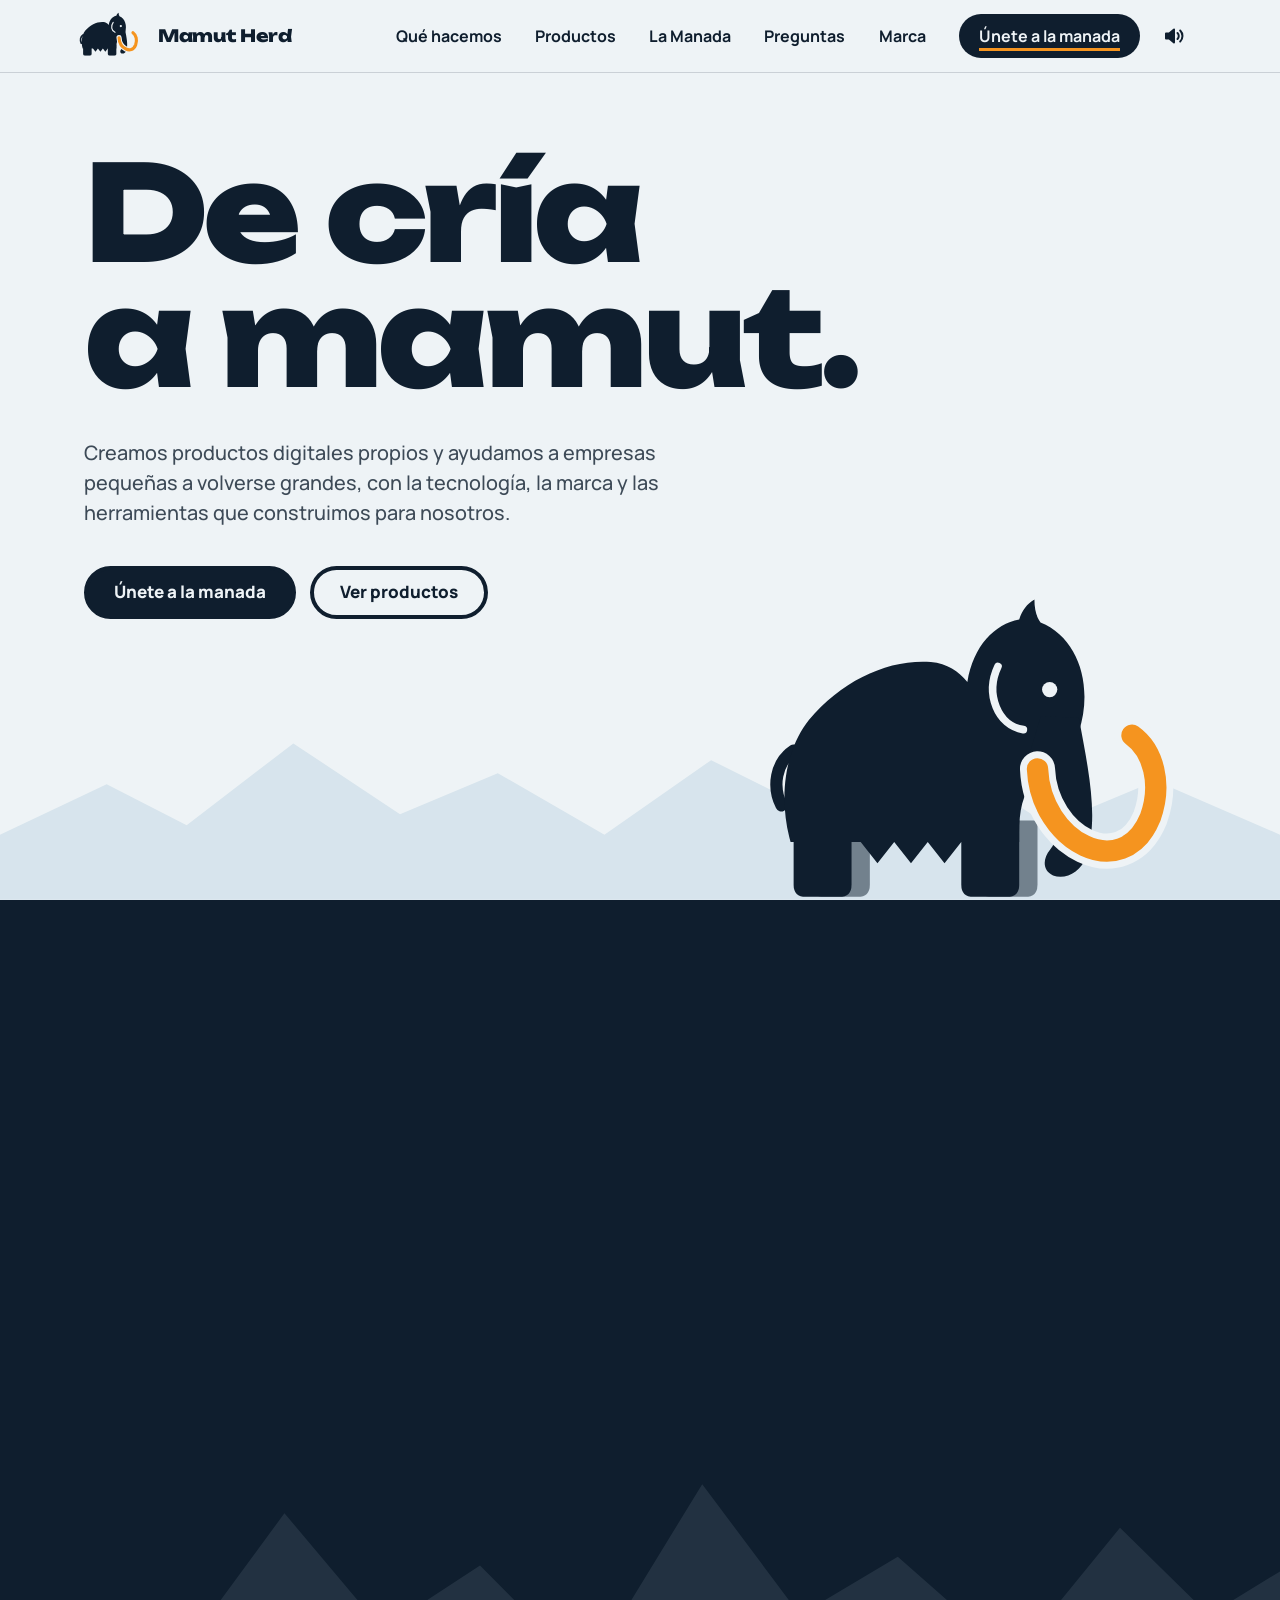
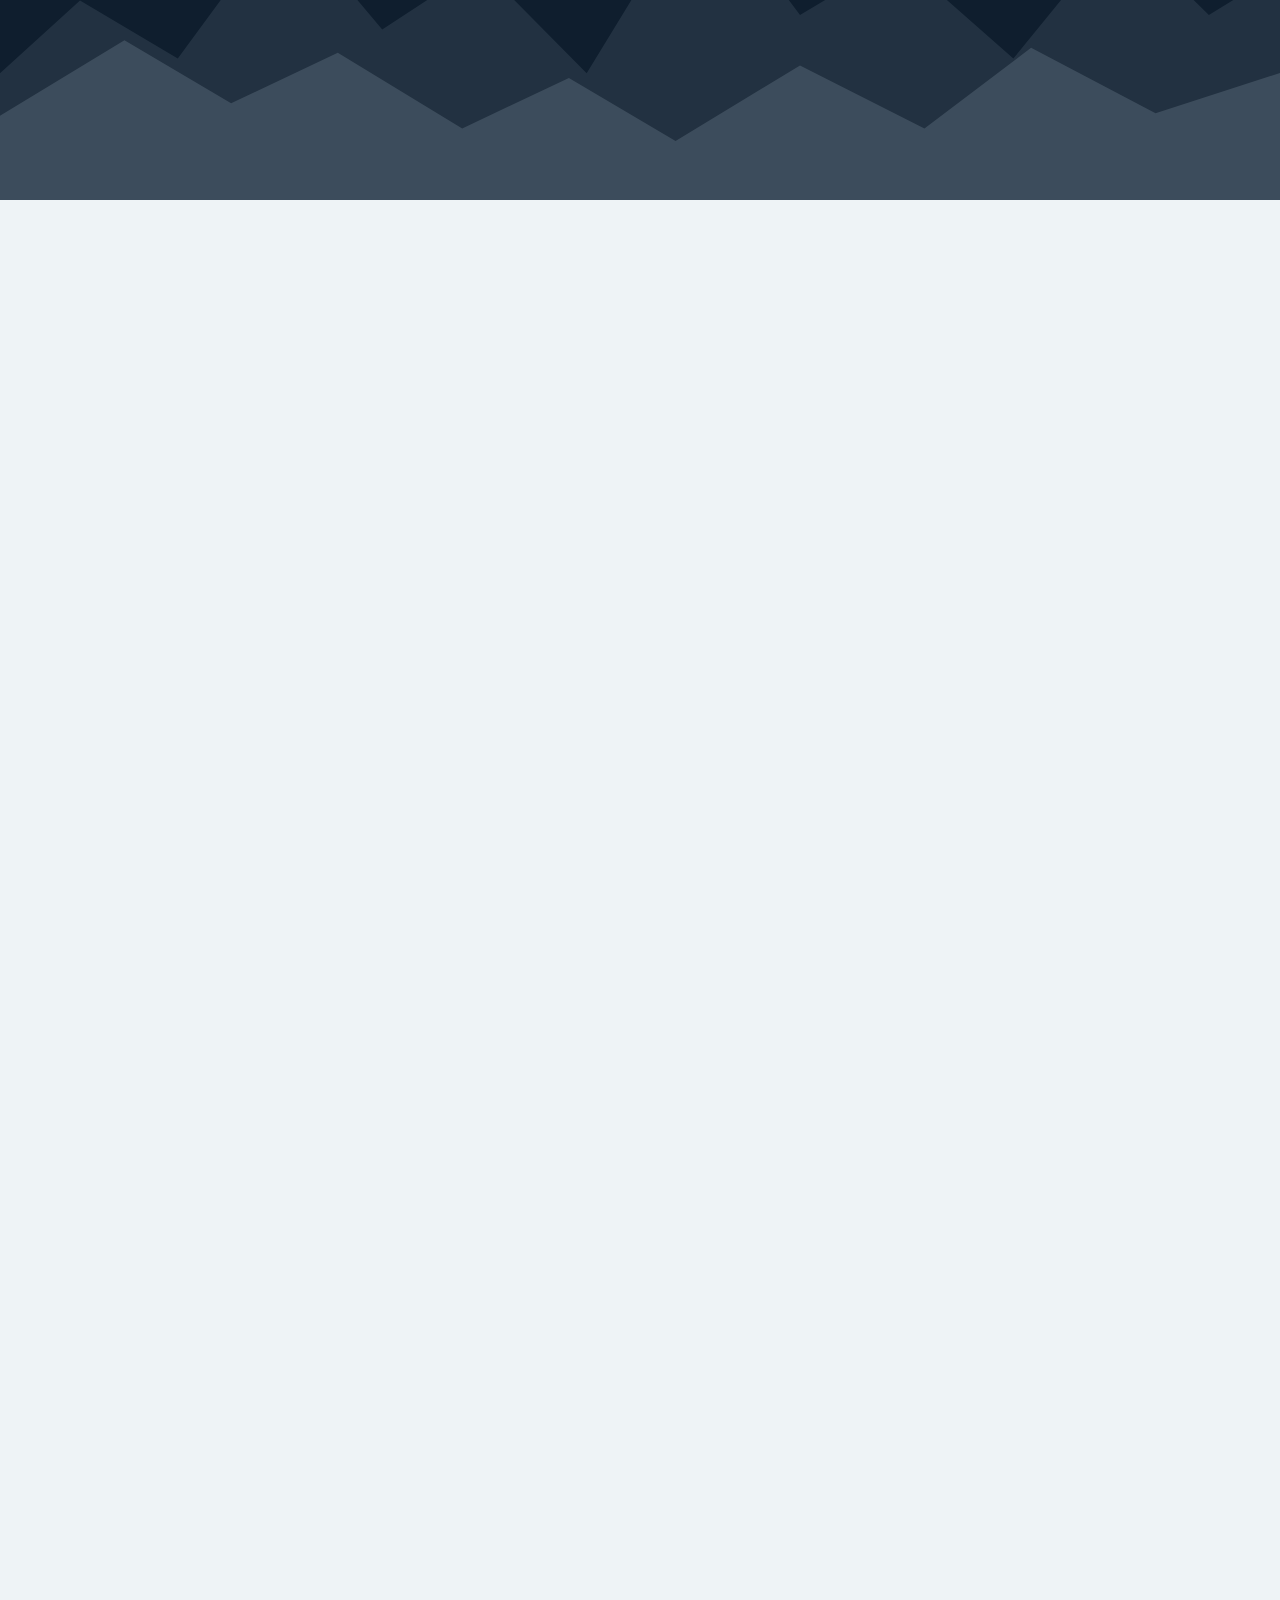
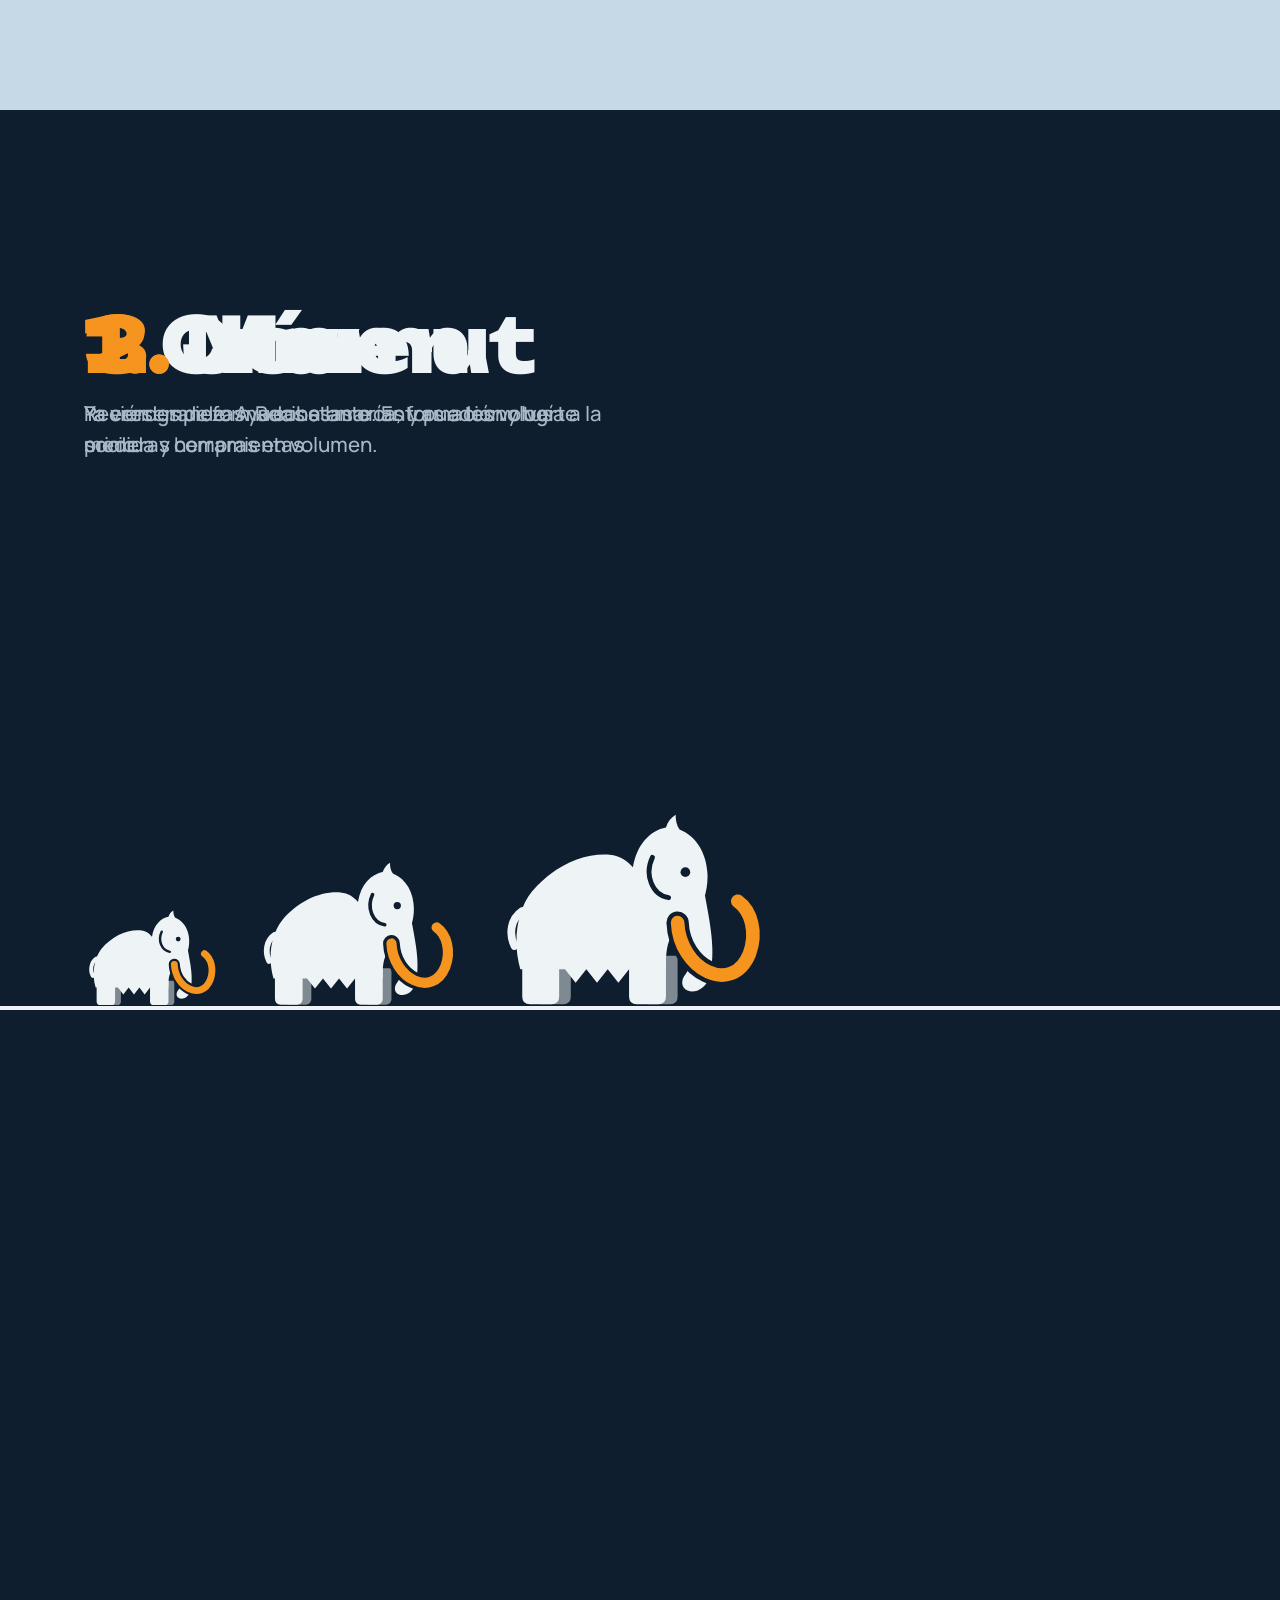
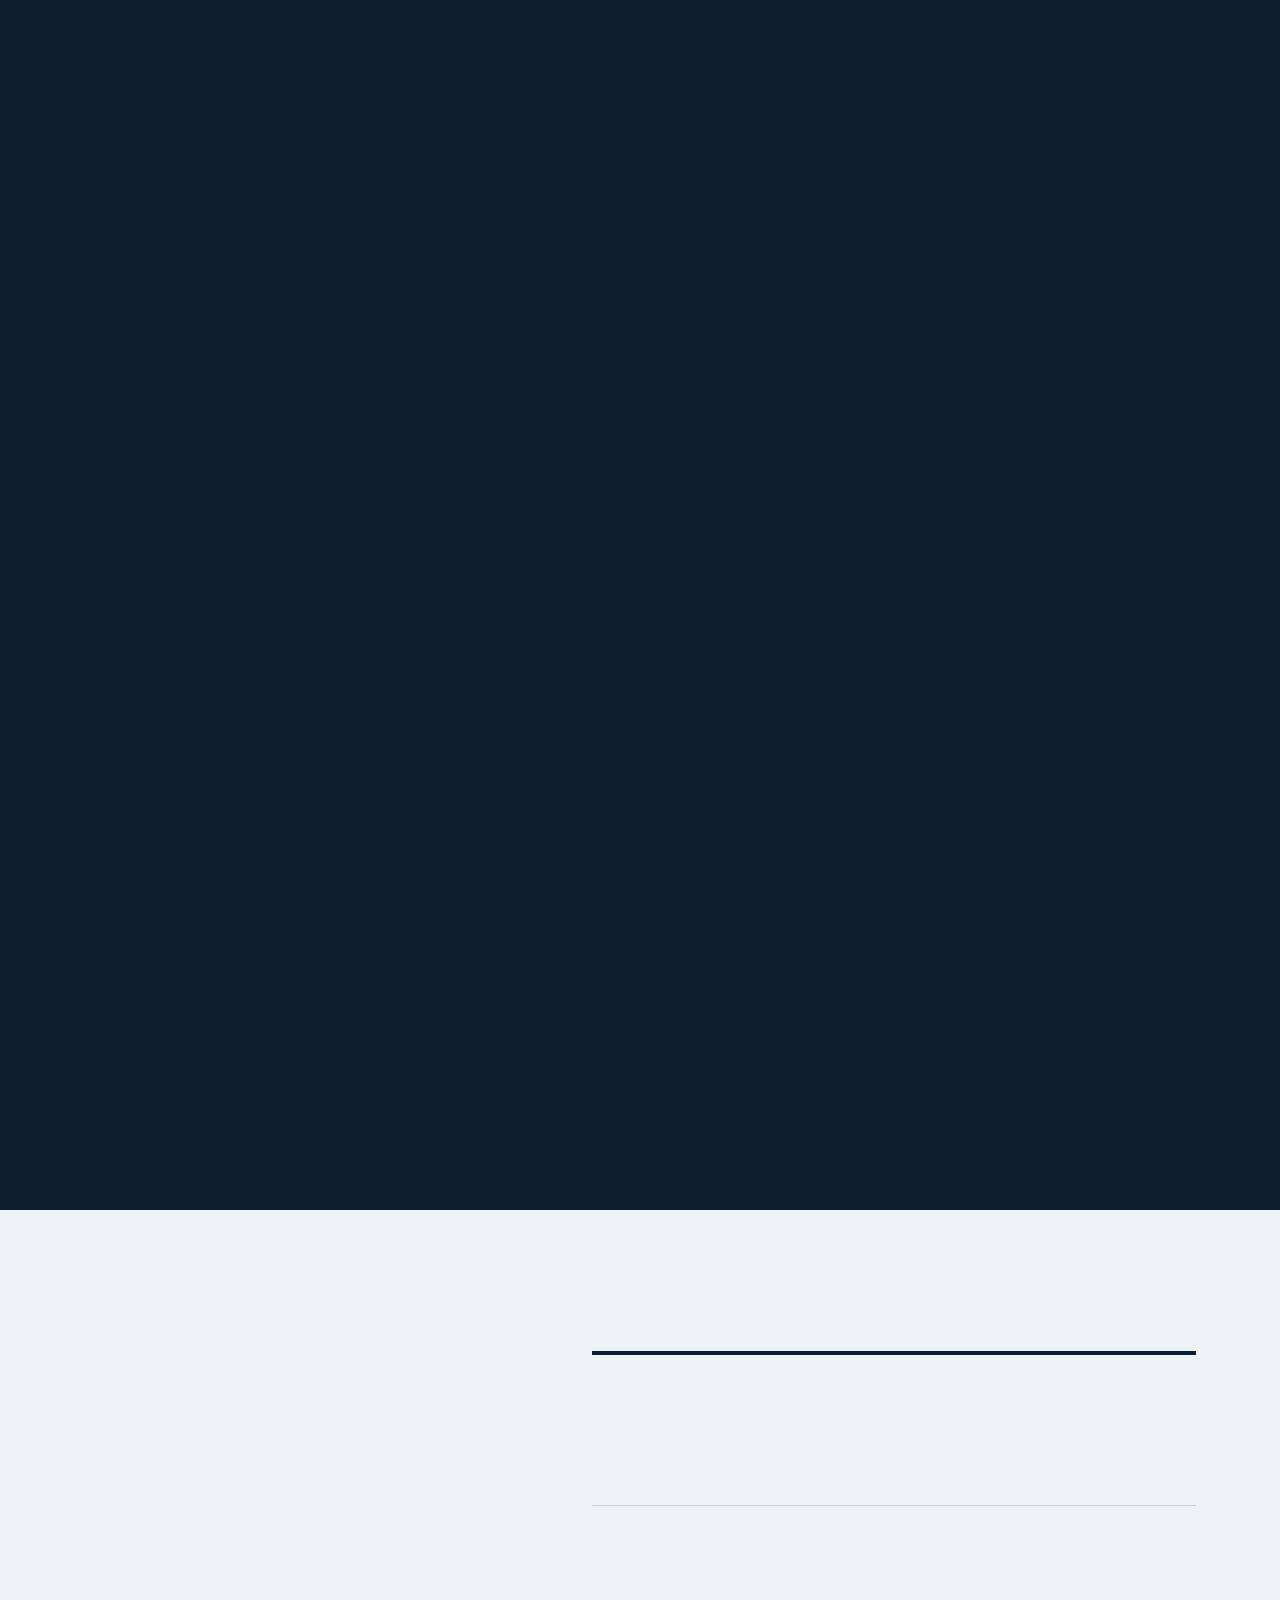
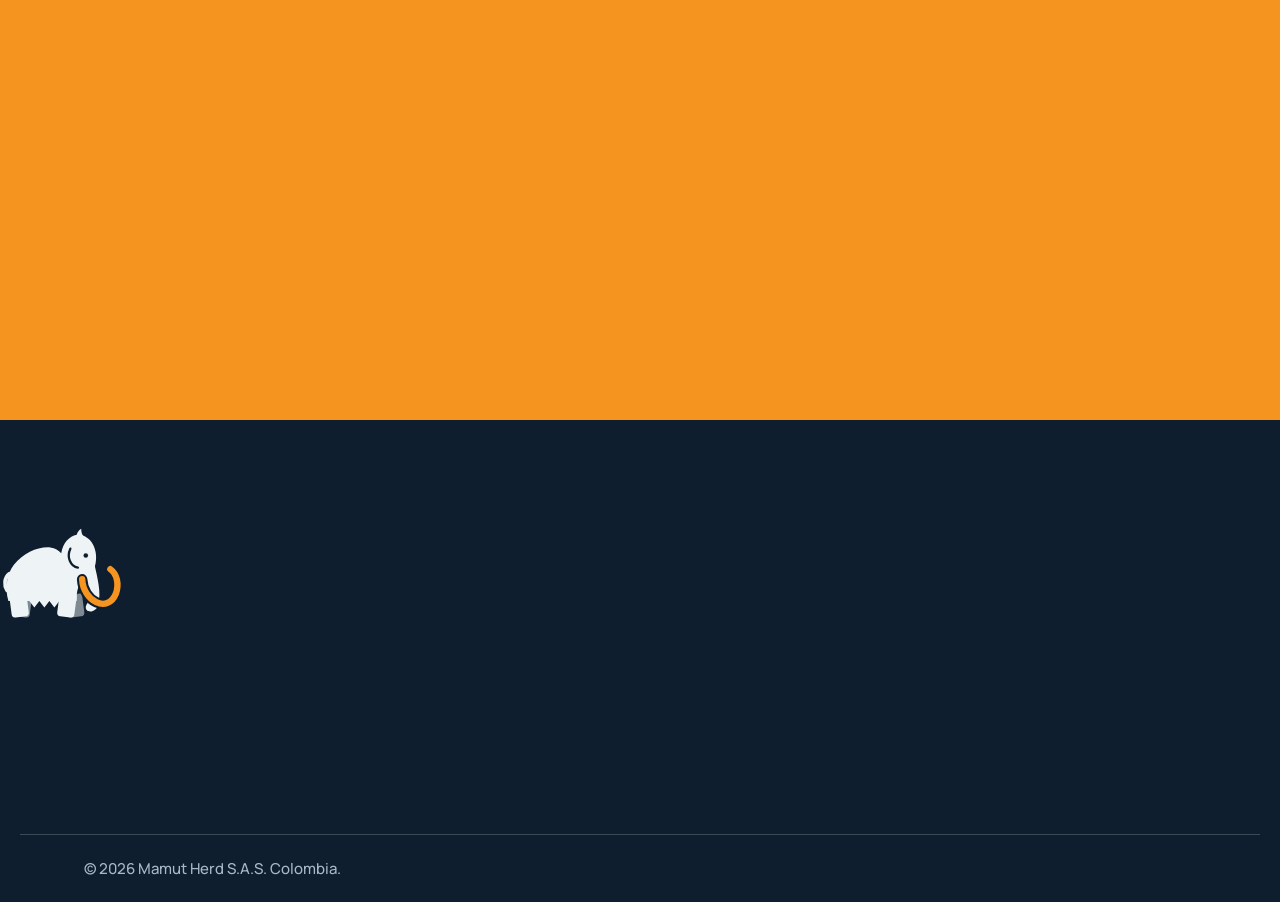
==== commit cc7165f2: "Cambiar el desenfoque por una puerta con el sello y enlazar Tino - Al navegar entre secciones o pági" ====
--- a/index.html
+++ b/index.html
@@ -278,14 +278,17 @@
         </article>
 
         <!-- Tino: claro, tinta y ciruela -->
-        <article class="pcard pcard--small pcard--tino">
+        <article class="pcard pcard--small pcard--tino pcard--link">
           <div class="pcard__brand">
             <img class="tino-logo" src="assets/img/productos/tino-logo.svg" alt="" width="380" height="200" loading="lazy">
             <h3 class="pcard__name sr-only">Tino</h3>
           </div>
           <p class="pcard__line">Cada noche sabes si la plata cuadró.</p>
           <p class="pcard__what">Para negocios con varios puntos de venta. Trae solos los reportes del día, cruza cada pago con lo que de verdad llegó, verifica las transferencias y te dice punto por punto qué no cuadró y por qué.</p>
-          <p class="pcard__state">En desarrollo</p>
+          <div class="pcard__foot">
+            <p class="pcard__state">En desarrollo</p>
+            <a class="pcard__go" href="https://tino-beige-one.vercel.app/" target="_blank" rel="noopener noreferrer">Ver avance <span aria-hidden="true">→</span></a>
+          </div>
         </article>
 
         <!-- Impromptu: carbón, chasis y ámbar -->
--- a/assets/css/styles.css
+++ b/assets/css/styles.css
@@ -429,8 +429,27 @@
 .nav { order: 2; }
 .menu-btn { order: 4; }
 
-/* Velo del viaje entre secciones (debajo del encabezado) */
-.travel-veil { --vb: 0px; position: fixed; inset: 0; z-index: 15; pointer-events: none; visibility: hidden; opacity: 0; -webkit-backdrop-filter: blur(var(--vb)); backdrop-filter: blur(var(--vb)); }
+/* Puerta del viaje entre secciones: dos hojas que se cierran sobre todo,
+   con el sello de Mamut partido en dos como broche. Se anima con la
+   Web Animations API, así que se ve aunque el sistema pida menos movimiento. */
+.door { position: fixed; inset: 0; z-index: 100; pointer-events: none; visibility: hidden; --seal: clamp(116px, 24vmin, 210px); }
+.door.is-shown { visibility: visible; pointer-events: auto; }
+.door__leaf { position: absolute; top: 0; bottom: 0; width: 50%; overflow: hidden; background: linear-gradient(180deg, #13263A, var(--ink) 55%, #0B1724); }
+.door__leaf--l { left: 0; width: calc(50% + 1px); transform: translateX(-101%); box-shadow: inset -10px 0 24px rgba(0, 0, 0, .35); }
+.door__leaf--r { right: 0; transform: translateX(101%); box-shadow: inset 10px 0 24px rgba(0, 0, 0, .35); }
+.door.is-closed .door__leaf { transform: none; }
+/* Tableros de la puerta: dos marcos finos en ámbar por hoja */
+.door__leaf::before, .door__leaf::after { content: ""; position: absolute; left: 12%; right: 12%; border: 1.5px solid rgba(245, 148, 31, .28); border-radius: 14px; }
+.door__leaf::before { top: 7%; height: 36%; }
+.door__leaf::after { top: 49%; bottom: 7%; }
+.door__leaf--l::before, .door__leaf--l::after { right: 9%; }
+.door__leaf--r::before, .door__leaf--r::after { left: 9%; }
+/* Medio sello en cada hoja: al juntarse forman el broche entero */
+.door__seal { position: absolute; z-index: 1; top: 50%; width: var(--seal); height: var(--seal); margin-top: calc(var(--seal) / -2); filter: drop-shadow(0 8px 22px rgba(0, 0, 0, .45)); }
+.door__leaf--l .door__seal { right: calc(var(--seal) / -2 + 1px); }   /* la hoja izquierda mide 1px más para que no se vea rendija */
+.door__leaf--r .door__seal { left: calc(var(--seal) / -2); }
+/* Cubre la página nueva desde el primer pintado hasta que la puerta se abre */
+html.door-arrive body::after { content: ""; position: fixed; inset: 0; z-index: 99; background: var(--ink); }
 
 /* ---------- Productos: tarjetas con la identidad de cada uno ---------- */
 @font-face { font-family: "Instrument Serif"; src: url("../fonts/instrumentserif.woff") format("woff"); font-weight: 400; font-display: swap; }
@@ -503,6 +522,7 @@
 .pcard--tino .pcard__line { color: #74305F; }
 .pcard--tino .pcard__what { color: #5E5862; }
 .pcard--tino .pcard__state { background: #F3E4EE; color: #74305F; }
+.pcard--tino .pcard__go { background: #74305F; color: #FFFFFF; }
 
 .pcard--impromptu { background: #1C1C1A; color: #E8E4DC; }
 .pcard--impromptu .pcard__name { font-family: var(--text); font-weight: 800; letter-spacing: -0.04em; }
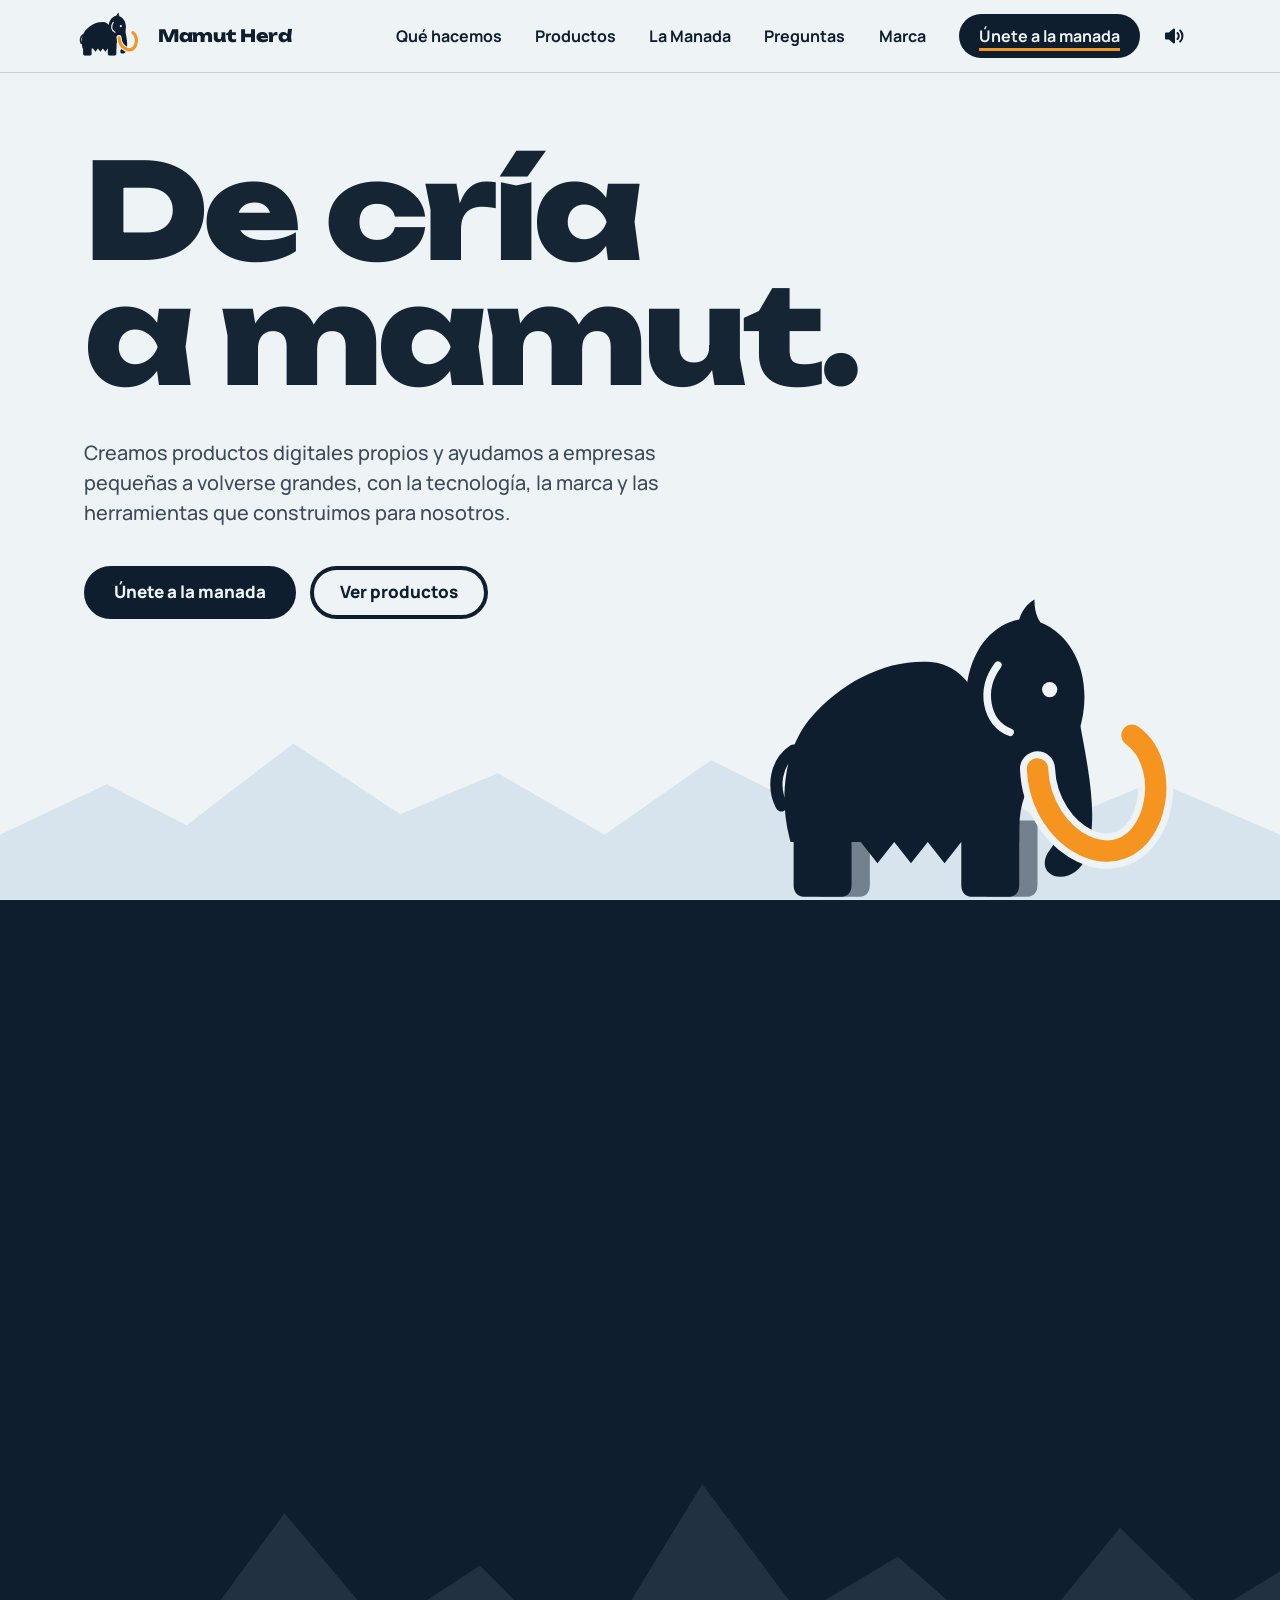
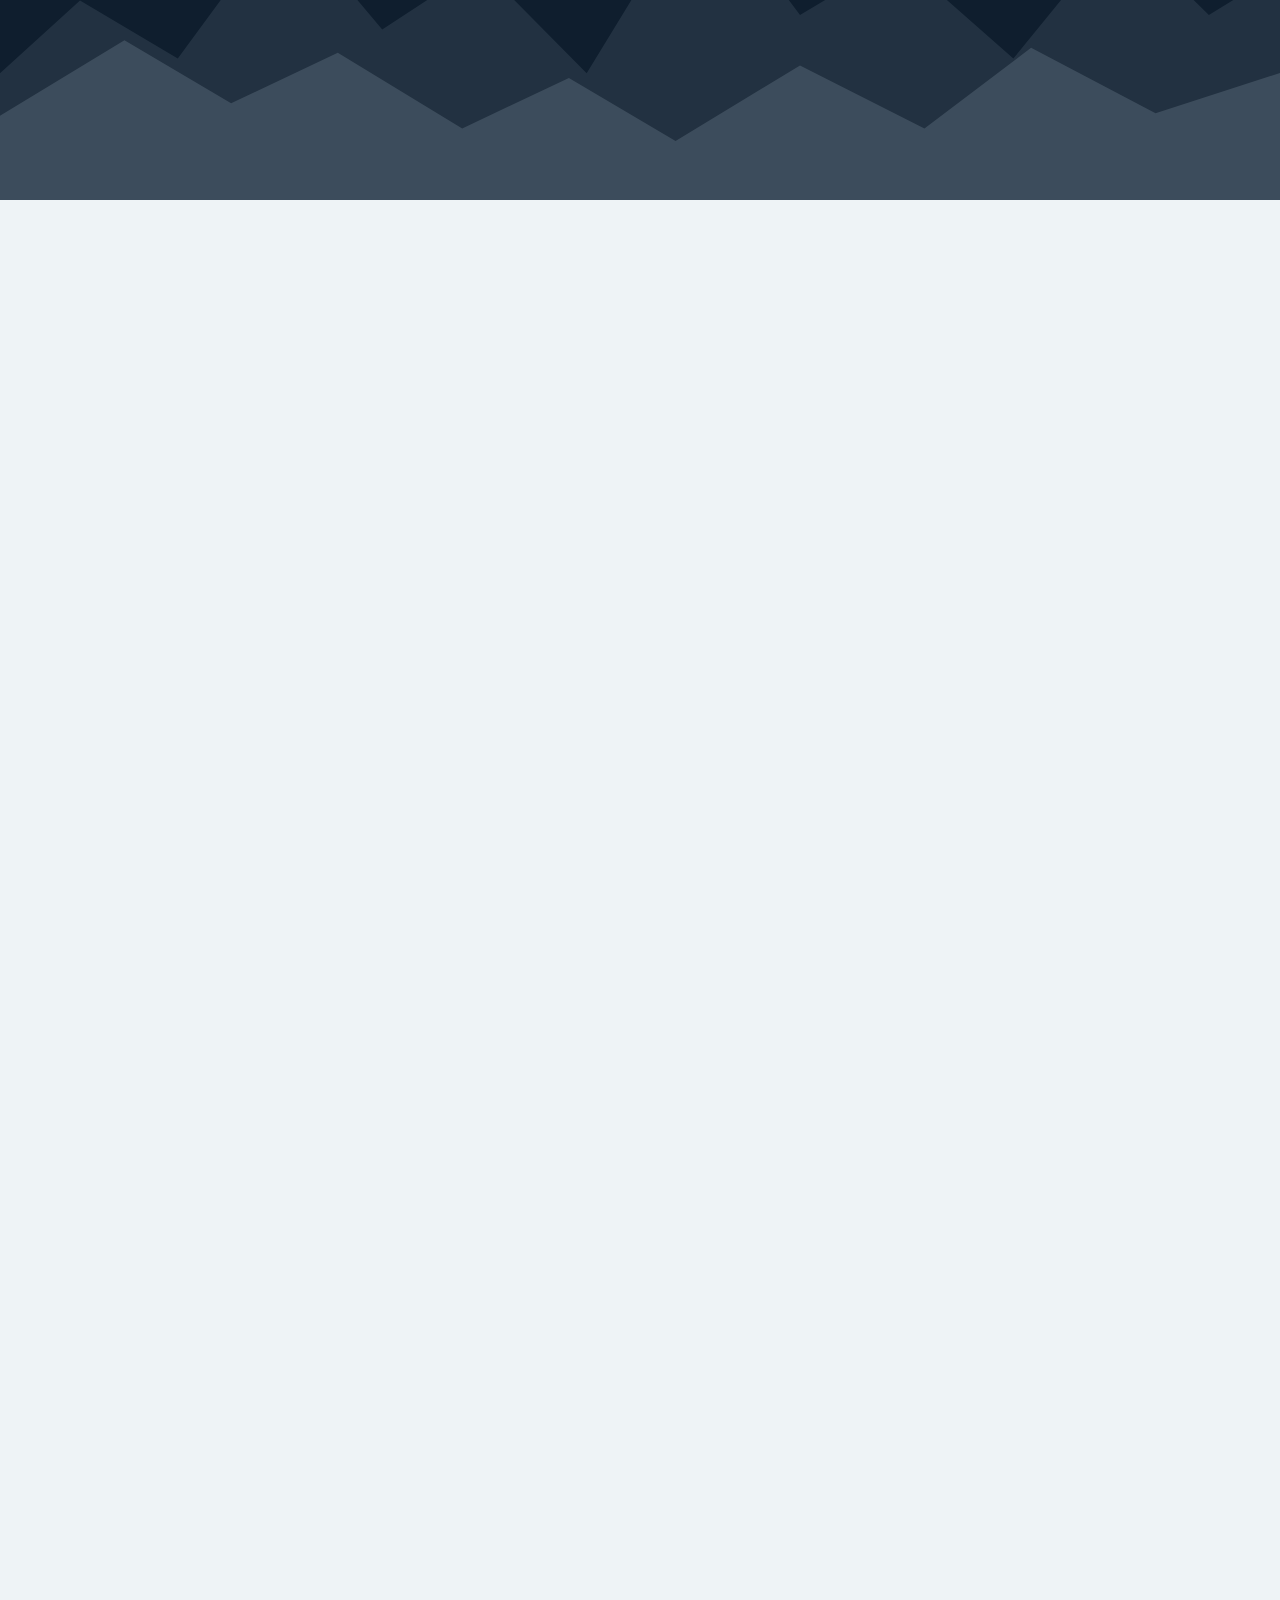
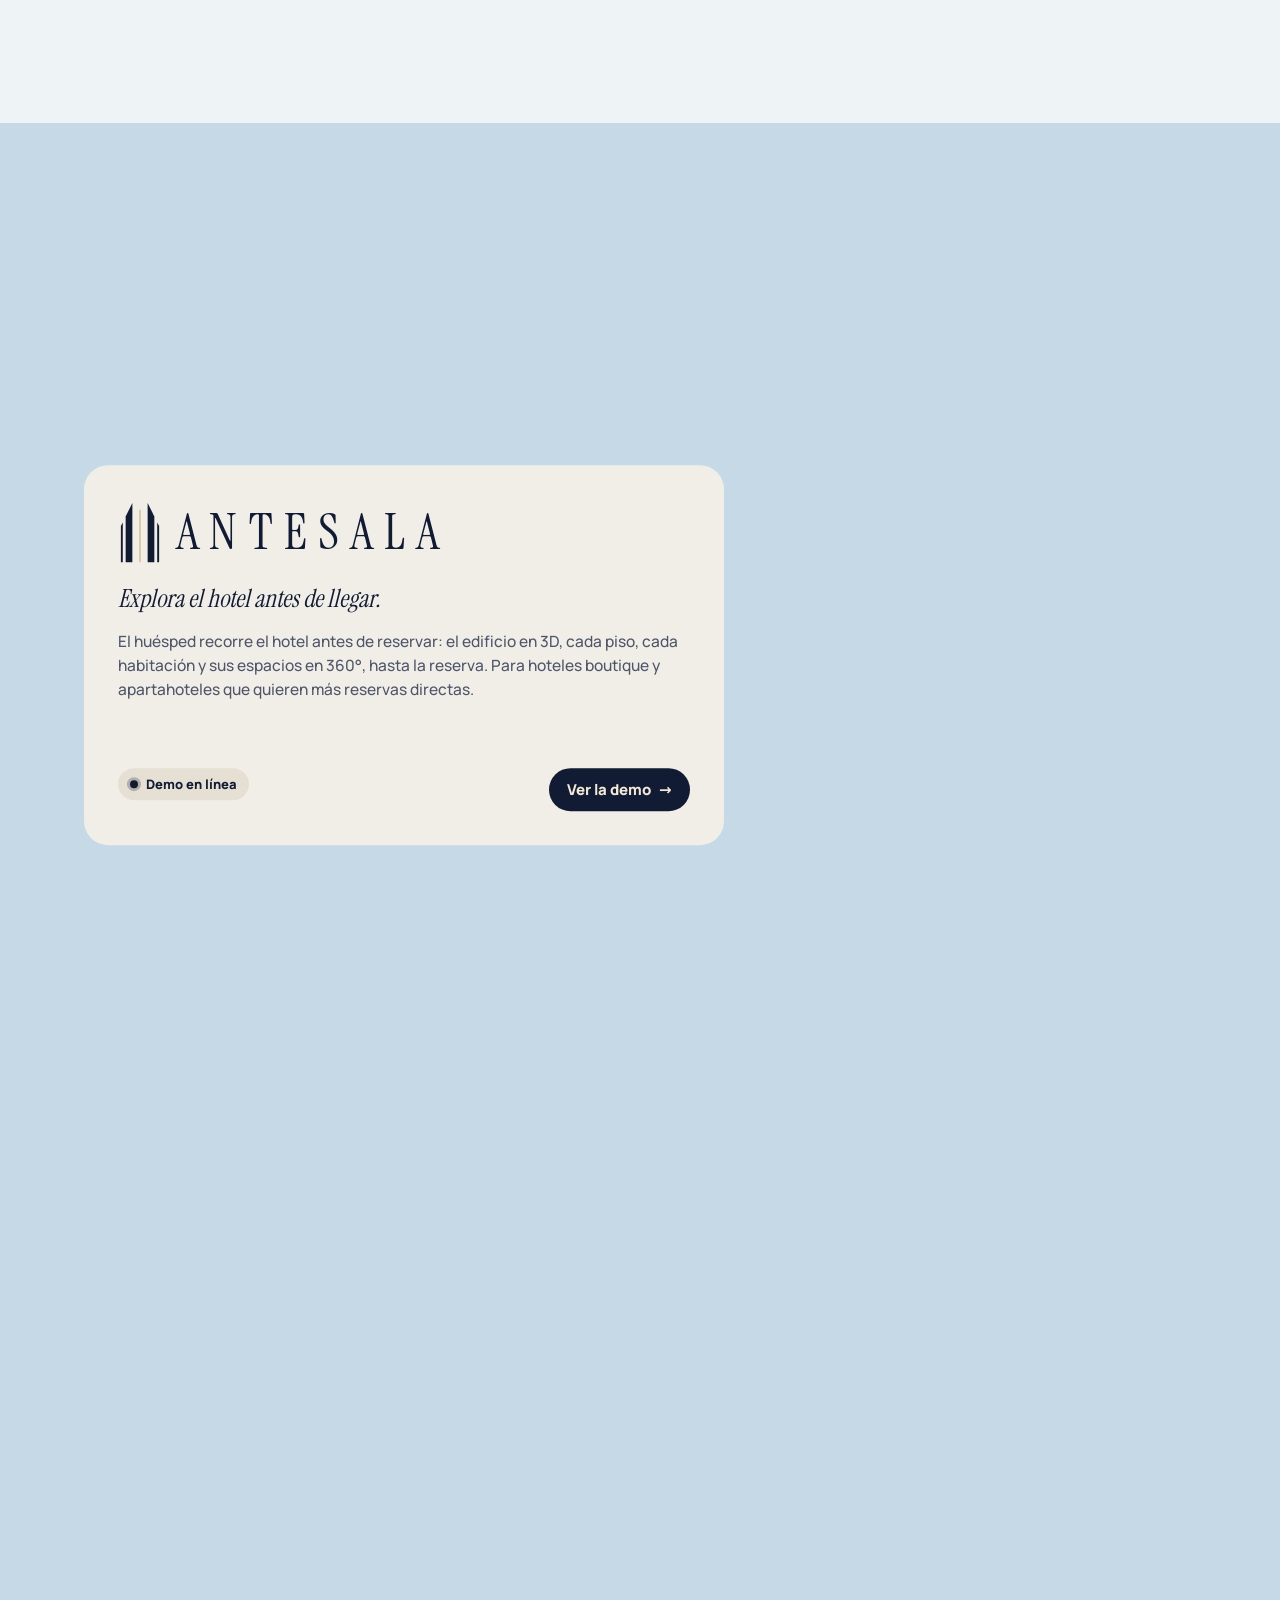
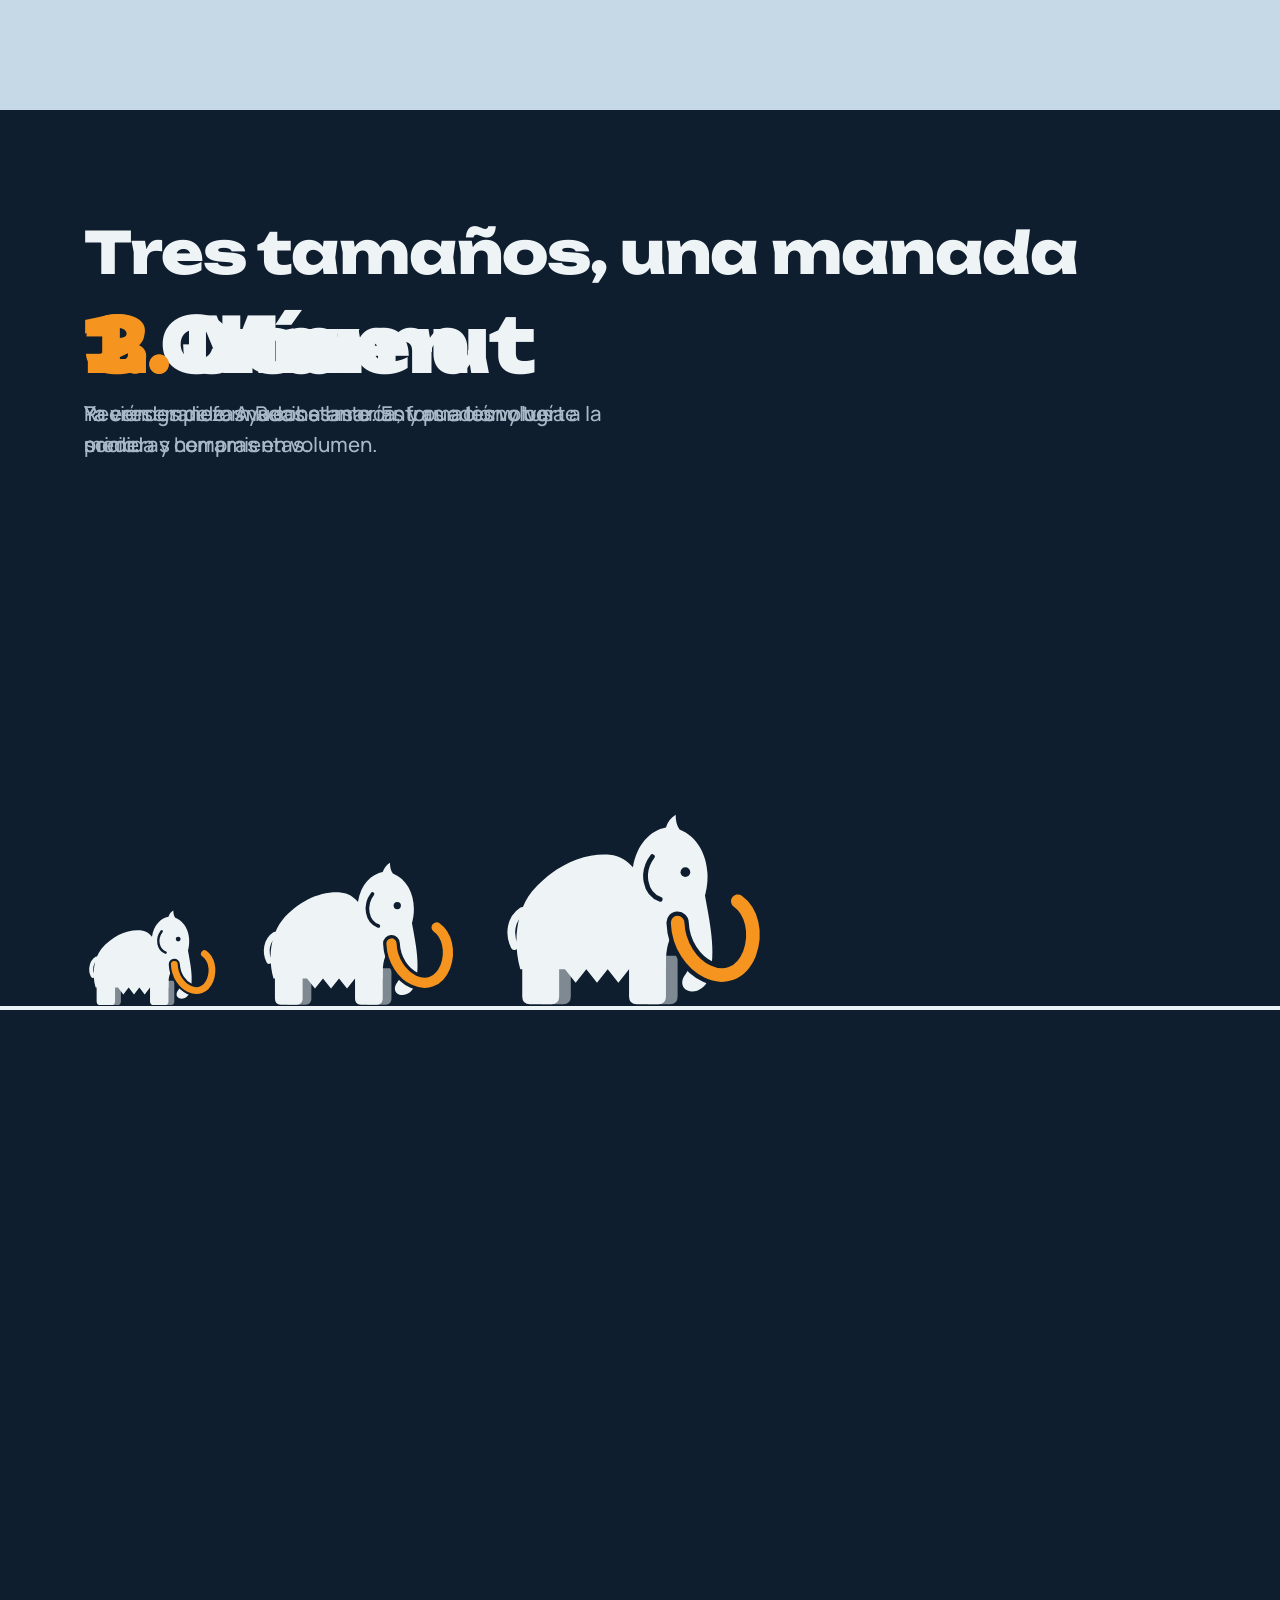
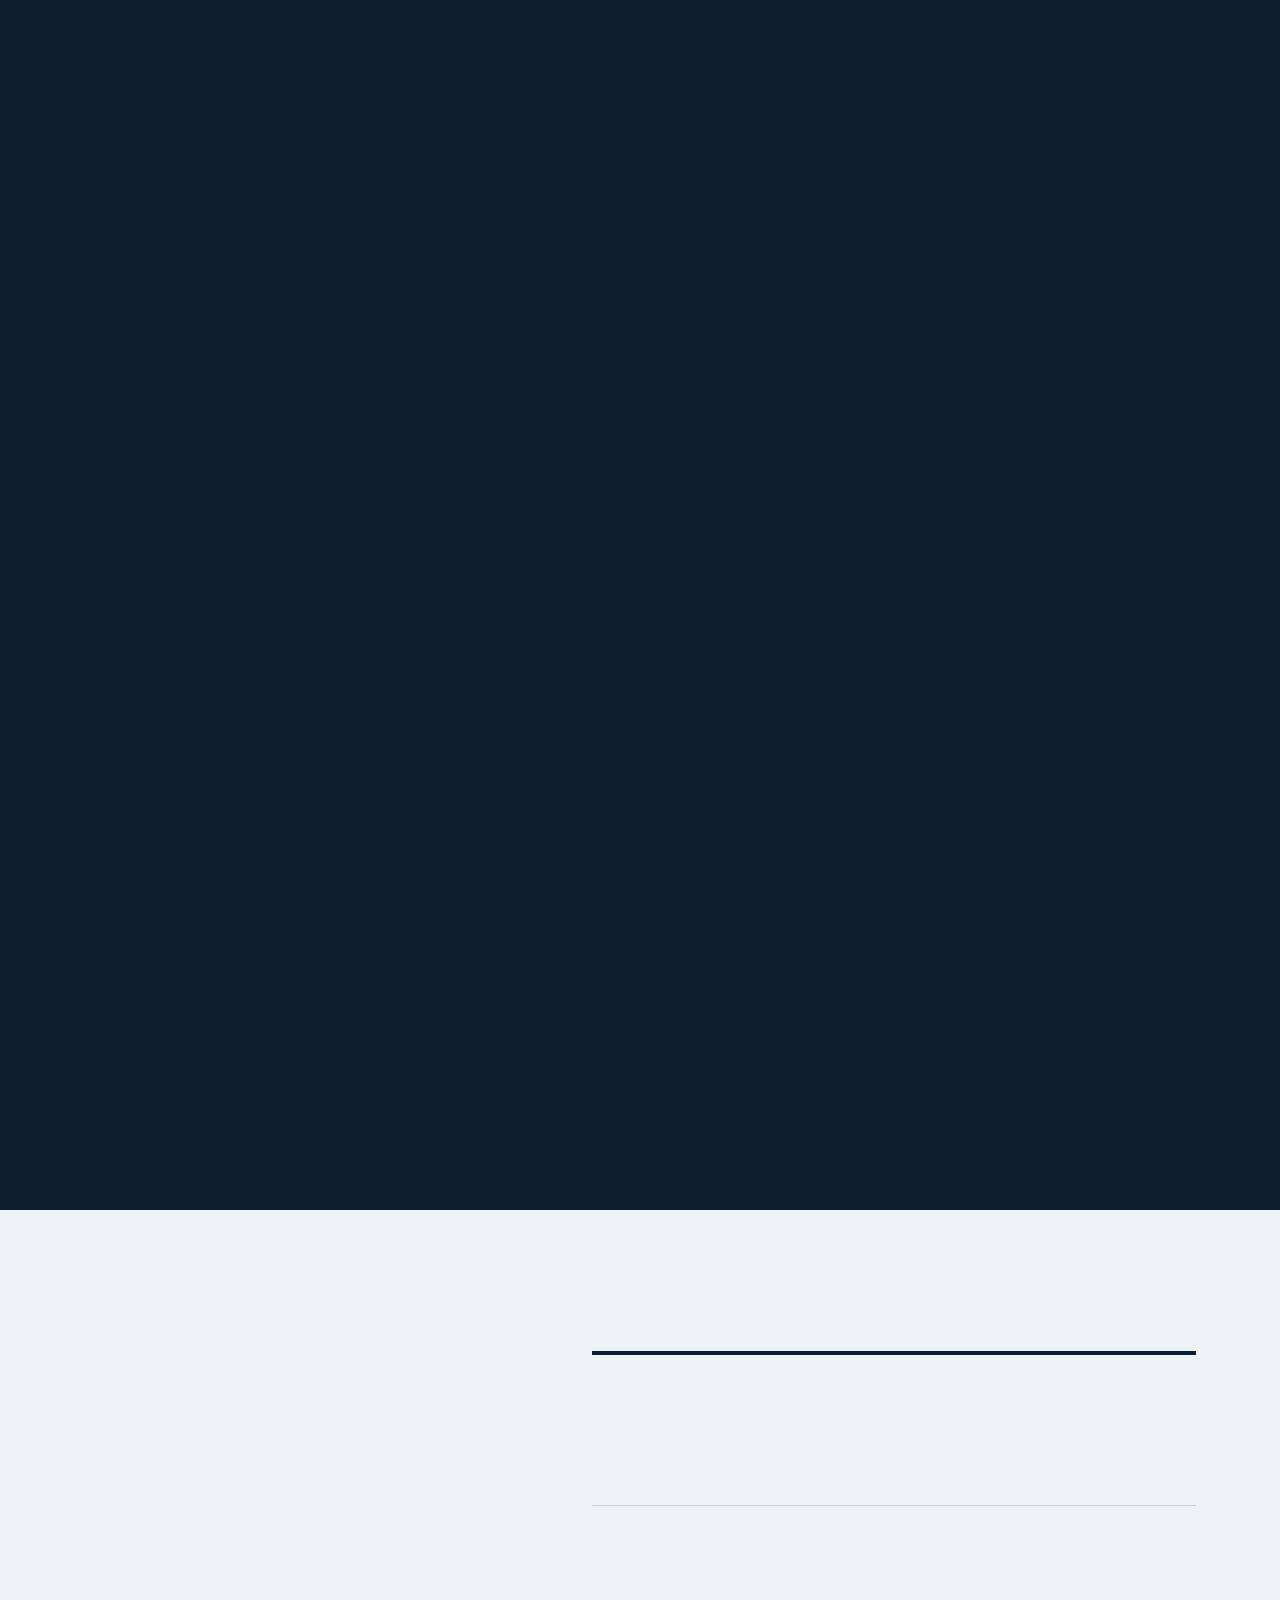
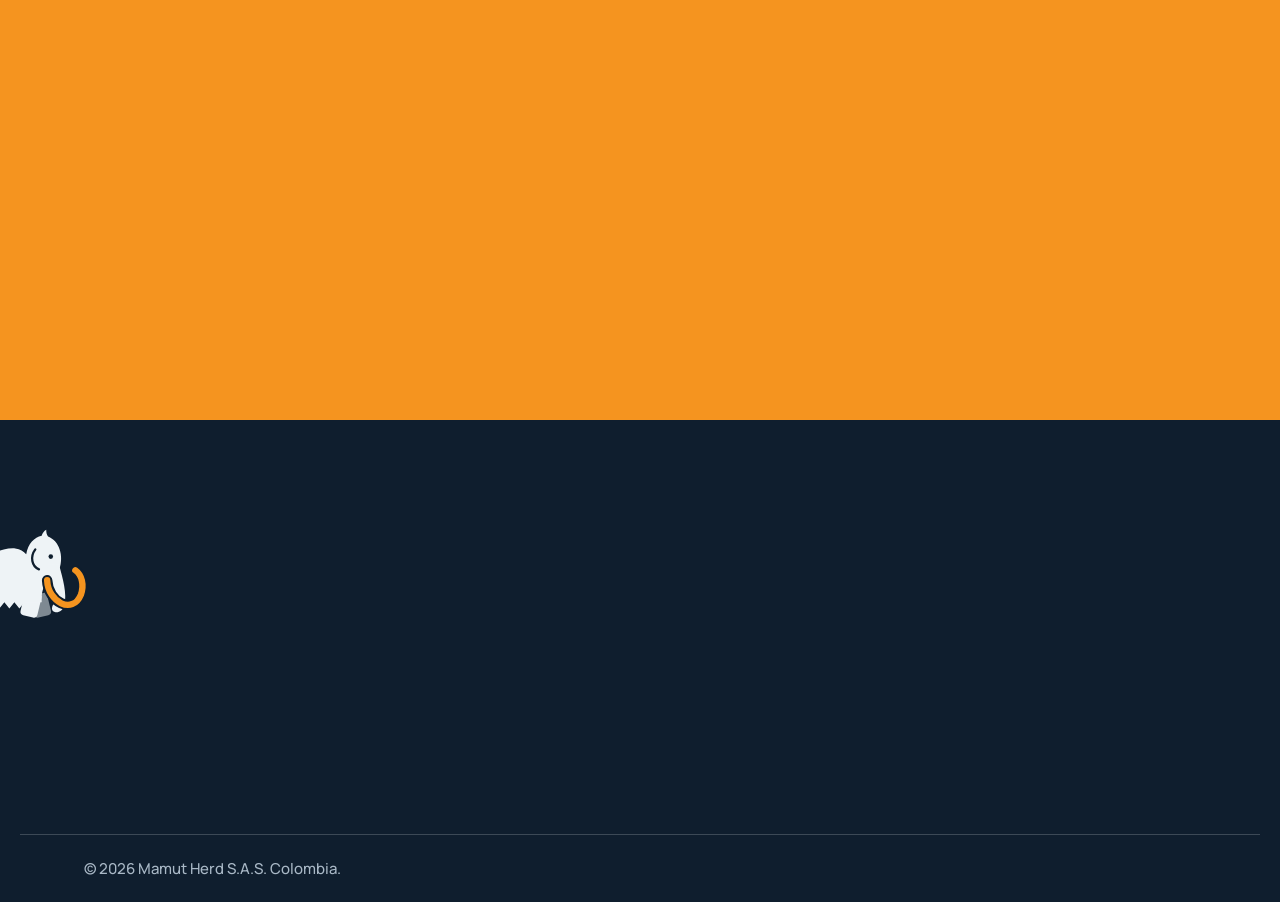
==== commit 80e142c7: "Ajustar la tarjeta de Prodigia a su identidad y quitar el fondo de estrellas Fondo liso #0A0E17, col" ====
--- a/index.html
+++ b/index.html
@@ -218,7 +218,6 @@
 
         <!-- Prodigia: noche, violeta y dorado -->
         <article class="pcard pcard--prodigia pcard--link">
-          <svg class="pcard__stars" viewBox="0 0 400 260" preserveAspectRatio="xMidYMid slice" aria-hidden="true" focusable="false"><circle cx="53" cy="97" r="1.1"/><circle cx="106" cy="194" r="1.6"/><circle cx="159" cy="31" r="0.6"/><circle cx="212" cy="128" r="1.1"/><circle cx="265" cy="225" r="1.6"/><circle cx="318" cy="62" r="0.6"/><circle cx="371" cy="159" r="1.1"/><circle cx="24" cy="256" r="1.6"/><circle cx="77" cy="93" r="0.6"/><circle cx="130" cy="190" r="1.1"/><circle cx="183" cy="27" r="1.6"/><circle cx="236" cy="124" r="0.6"/><circle cx="289" cy="221" r="1.1"/><circle cx="342" cy="58" r="1.6"/><circle cx="395" cy="155" r="0.6"/><circle cx="48" cy="252" r="1.1"/><circle cx="101" cy="89" r="1.6"/><circle cx="154" cy="186" r="0.6"/><circle cx="207" cy="23" r="1.1"/><circle cx="260" cy="120" r="1.6"/><circle cx="313" cy="217" r="0.6"/><circle cx="366" cy="54" r="1.1"/><circle cx="19" cy="151" r="1.6"/><circle cx="72" cy="248" r="0.6"/><circle cx="125" cy="85" r="1.1"/><circle cx="178" cy="182" r="1.6"/><circle cx="231" cy="19" r="0.6"/><circle cx="284" cy="116" r="1.1"/><circle cx="337" cy="213" r="1.6"/><circle cx="390" cy="50" r="0.6"/><circle cx="43" cy="147" r="1.1"/><circle cx="96" cy="244" r="1.6"/><circle cx="149" cy="81" r="0.6"/><circle cx="202" cy="178" r="1.1"/><circle cx="255" cy="15" r="1.6"/><circle cx="308" cy="112" r="0.6"/><circle cx="361" cy="209" r="1.1"/><circle cx="14" cy="46" r="1.6"/><circle cx="67" cy="143" r="0.6"/><circle cx="120" cy="240" r="1.1"/><circle cx="173" cy="77" r="1.6"/><circle cx="226" cy="174" r="0.6"/><circle cx="279" cy="11" r="1.1"/><circle cx="332" cy="108" r="1.6"/><circle cx="385" cy="205" r="0.6"/></svg>
           <div class="pcard__body">
             <div class="pcard__brand">
               <svg class="pro-mark" viewBox="0 0 100 100" aria-hidden="true" focusable="false">
@@ -233,7 +232,7 @@
               </svg>
               <h3 class="pcard__name">Prodigia</h3>
             </div>
-            <p class="pcard__line">Estudia jugando.</p>
+            <p class="pcard__line">Un universo para entrenar tu cabeza.</p>
             <p class="pcard__what">15 mundos (matemática, lógica, química, música, historia, programación y más) con retos de 10 preguntas contra el reloj que se adaptan a tu nivel, lecciones desde cero y un lado competitivo con duelos, rangos y ligas.</p>
             <div class="pcard__foot">
               <p class="pcard__state pcard__state--live">Disponible en web</p>
--- a/assets/css/styles.css
+++ b/assets/css/styles.css
@@ -488,17 +488,16 @@
 .pcard--antesala .pcard__state { background: #E6E0D4; color: #111B33; }
 .pcard--antesala .pcard__go { background: #111B33; color: #F2E8D6; }
 
-/* Prodigia: noche, violeta y dorado */
-.pcard--prodigia { grid-column: span 5; background: #090C14; color: #EEF0FF; padding: clamp(22px, 3vw, 34px); min-height: 380px; }
-.pcard__stars { position: absolute; inset: 0; width: 100%; height: 100%; fill: #fff; opacity: .45; }
-.pcard--prodigia::before { content: ""; position: absolute; width: 320px; height: 320px; right: -100px; top: -90px; border-radius: 50%; background: radial-gradient(circle, rgba(124, 92, 255, .55), rgba(124, 92, 255, 0) 70%); }
-.pcard--prodigia .pcard__body { position: relative; z-index: 1; display: flex; flex-direction: column; flex: 1; }
+/* Prodigia: tokens de su identidad (tema oscuro), fondo liso sin efectos */
+@font-face { font-family: "Space Grotesk"; src: url("../fonts/spacegrotesk-700.woff2") format("woff2"); font-weight: 700; font-display: swap; }
+.pcard--prodigia { grid-column: span 5; background: #0A0E17; color: #F4F6FB; padding: clamp(22px, 3vw, 34px); min-height: 380px; }
+.pcard--prodigia .pcard__body { display: flex; flex-direction: column; flex: 1; }
 .pro-mark { width: 52px; height: 52px; flex: none; }
-.pcard--prodigia .pcard__name { font-size: clamp(30px, 3.2vw, 42px); letter-spacing: -0.03em; }
-.pcard--prodigia .pcard__line { color: #FFB627; }
-.pcard--prodigia .pcard__what { color: #B7BCD6; }
-.pcard--prodigia .pcard__state { background: rgba(124, 92, 255, .22); color: #D6CCFF; }
-.pcard--prodigia .pcard__go { background: linear-gradient(120deg, #7C5CFF, #FFB627); color: #090C14; }
+.pcard--prodigia .pcard__name { font-family: "Space Grotesk", var(--display); font-weight: 700; font-size: clamp(30px, 3.2vw, 42px); letter-spacing: -0.02em; }
+.pcard--prodigia .pcard__line { color: #A794FF; }
+.pcard--prodigia .pcard__what { color: #8892B0; }
+.pcard--prodigia .pcard__state { background: #171D34; color: #A794FF; }
+.pcard--prodigia .pcard__go { background: #6C4CF1; color: #FFFFFF; }
 
 /* Las que vienen: cada una con su piel */
 .pcard--small { grid-column: span 3; padding: clamp(20px, 2.4vw, 26px); }
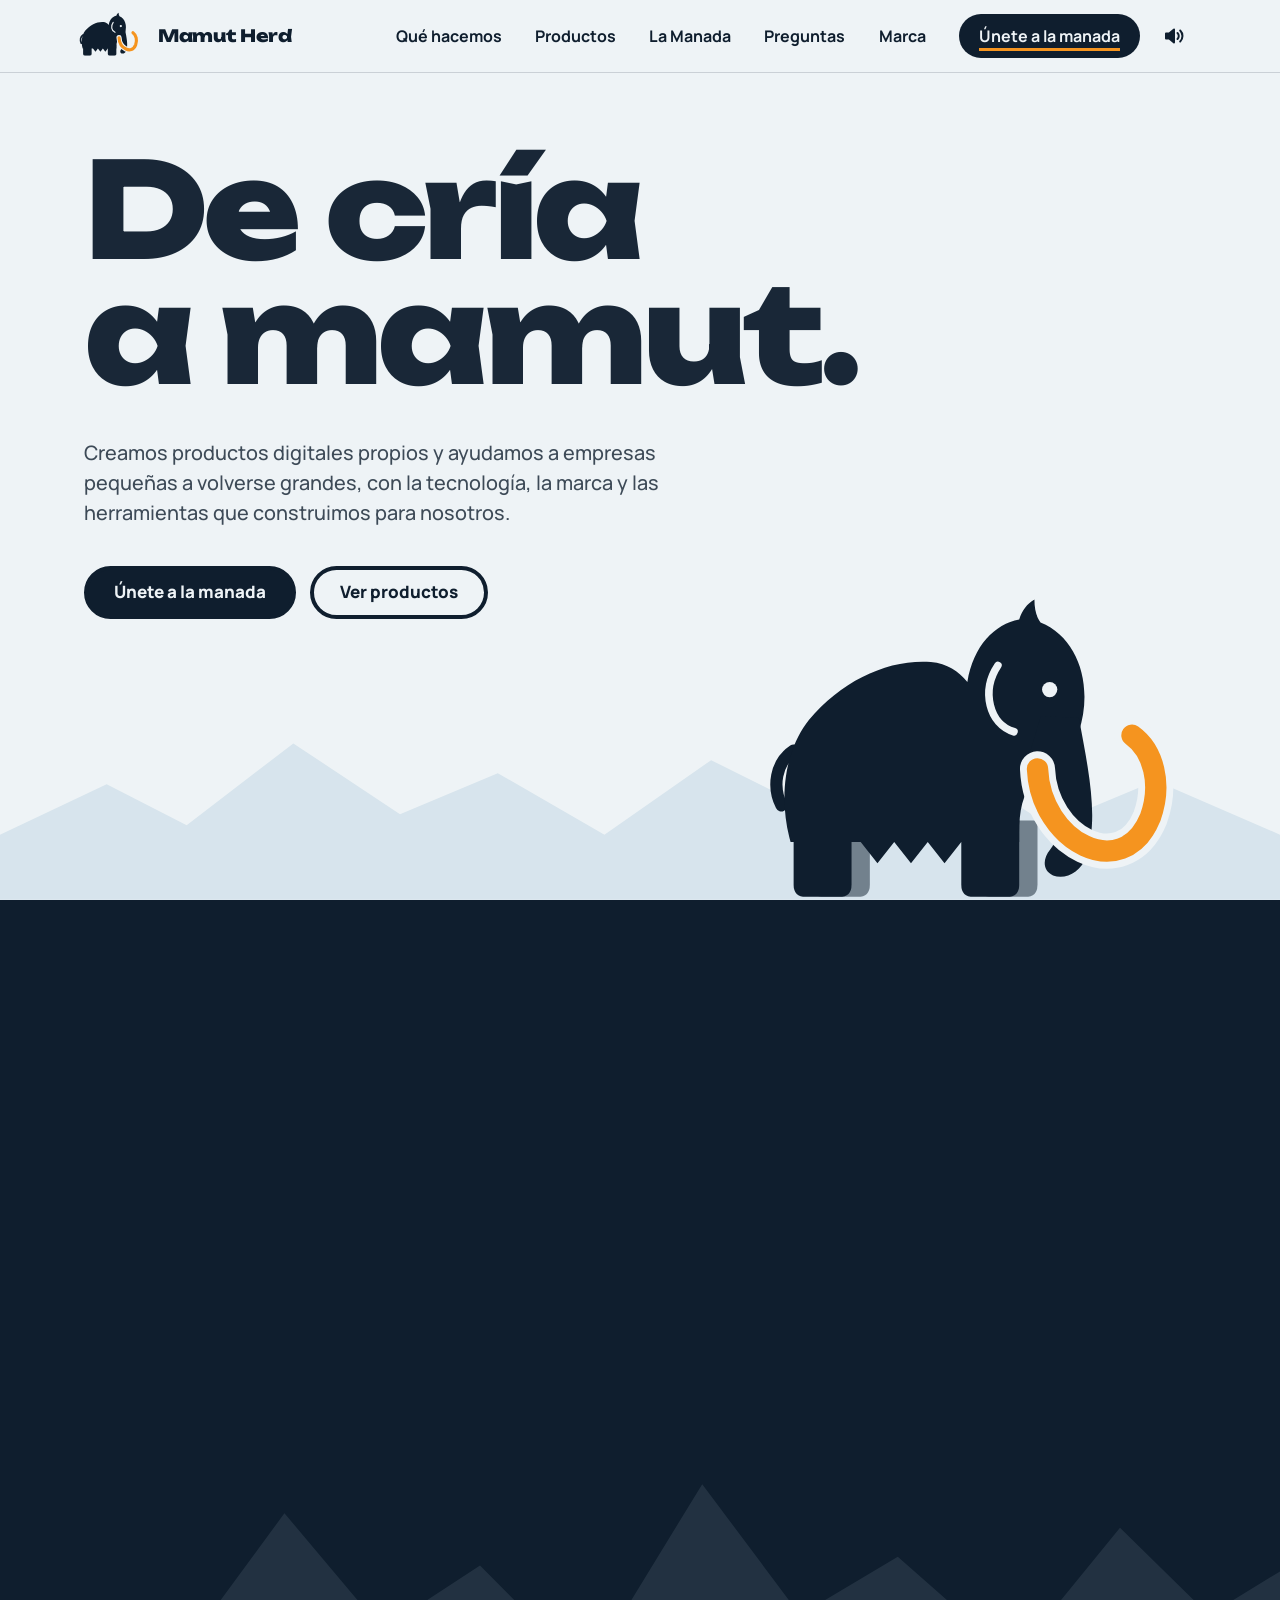
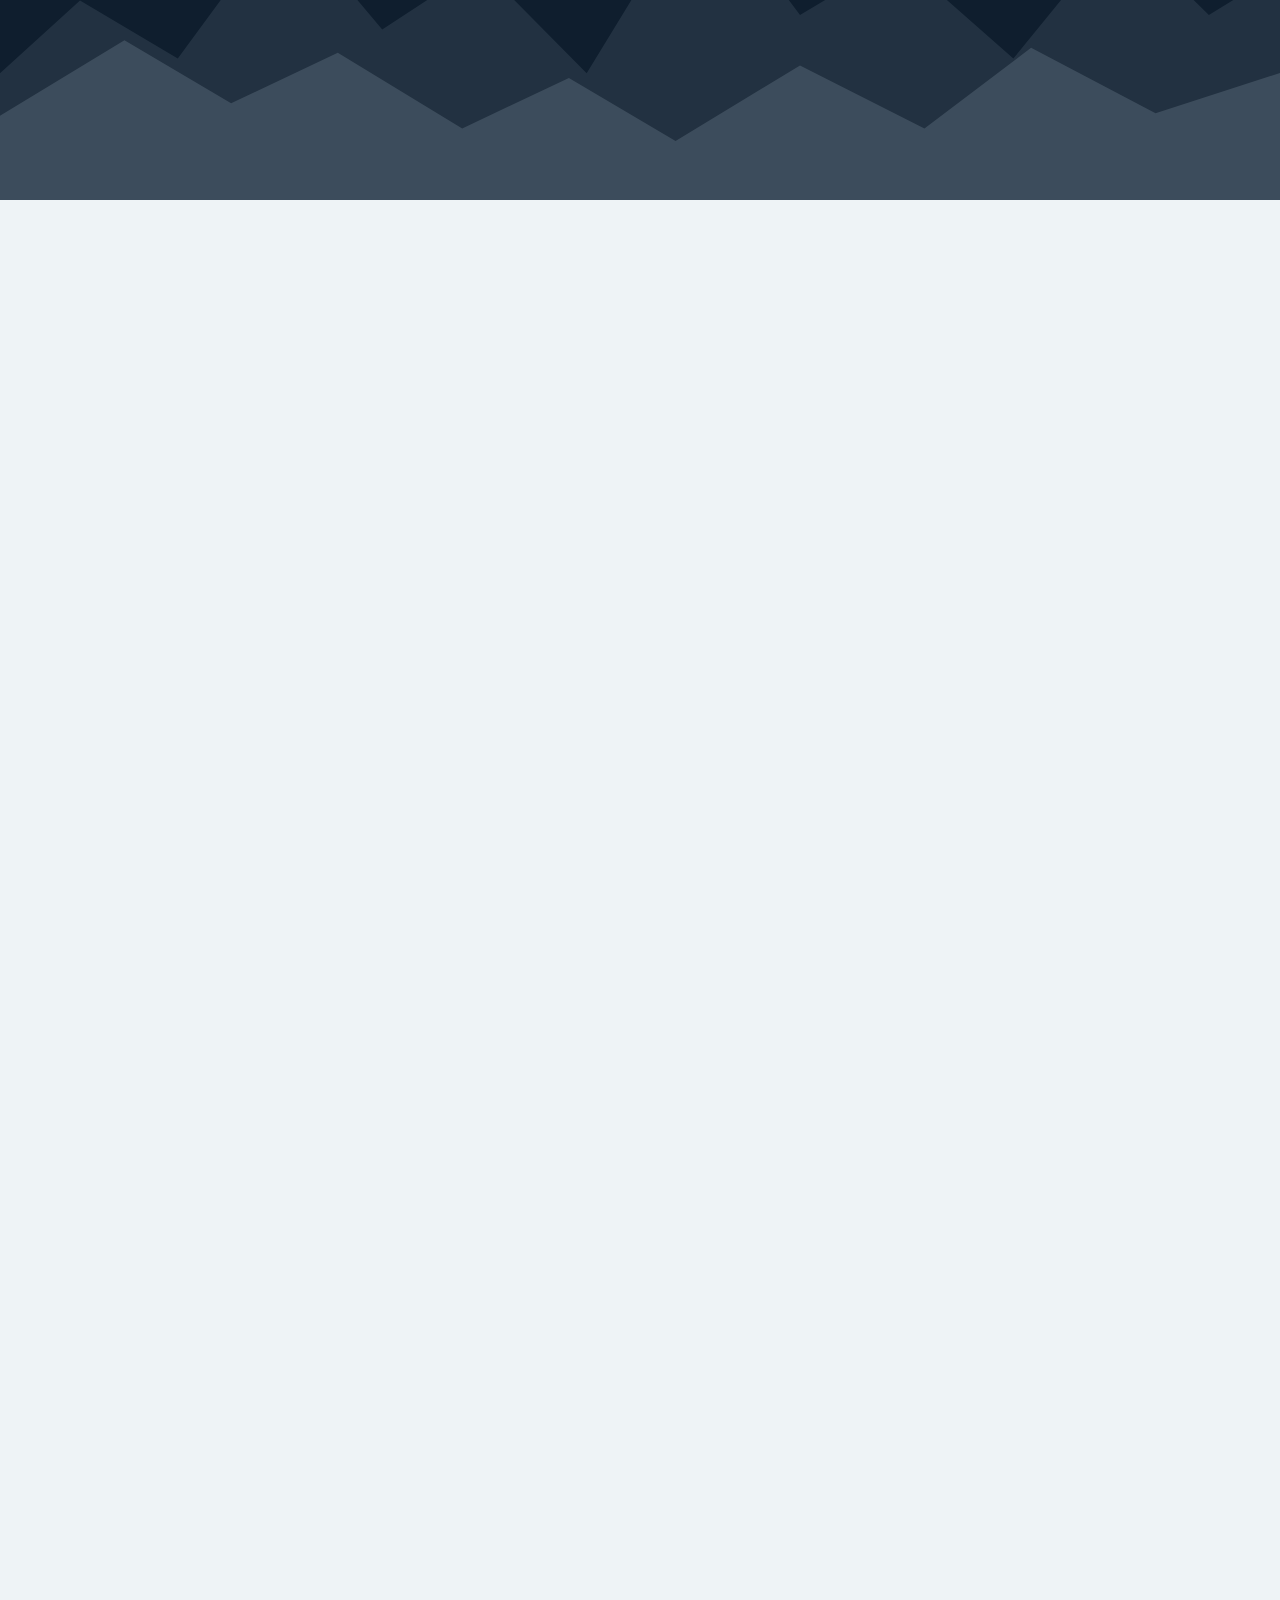
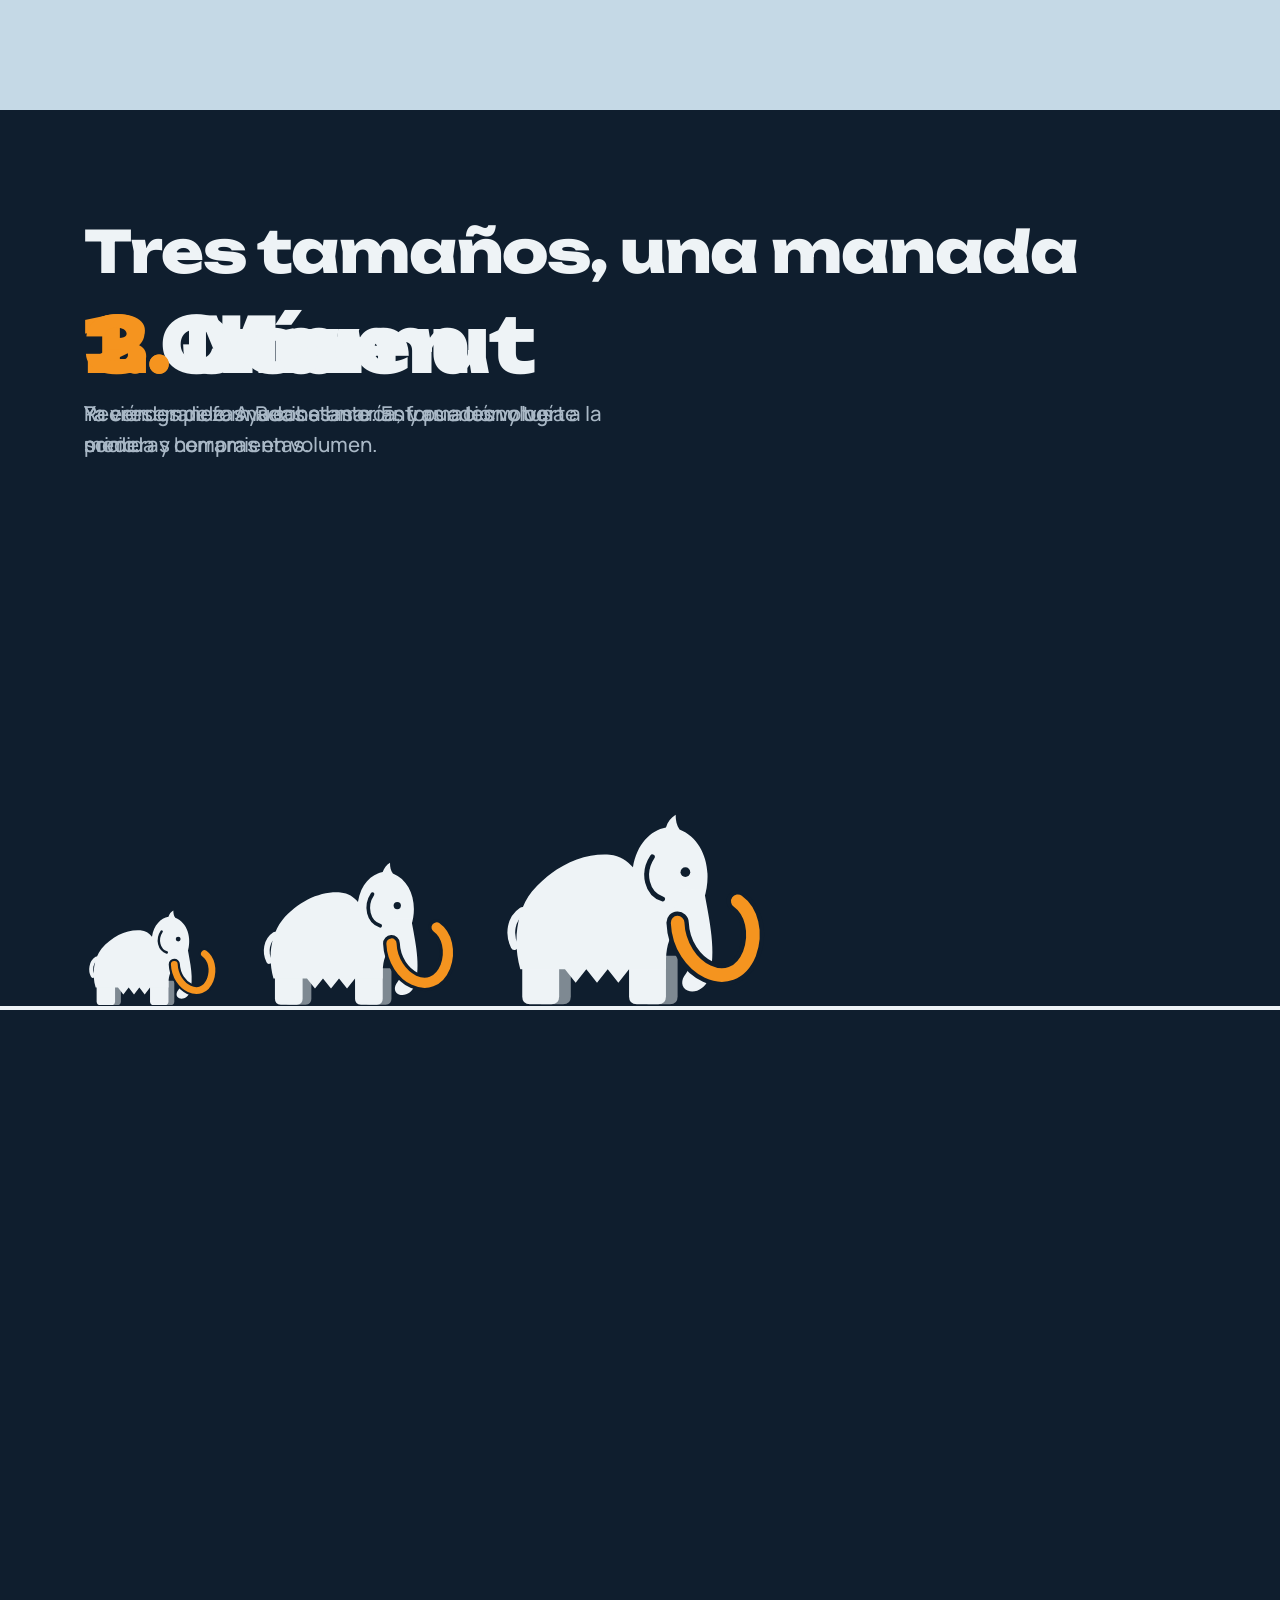
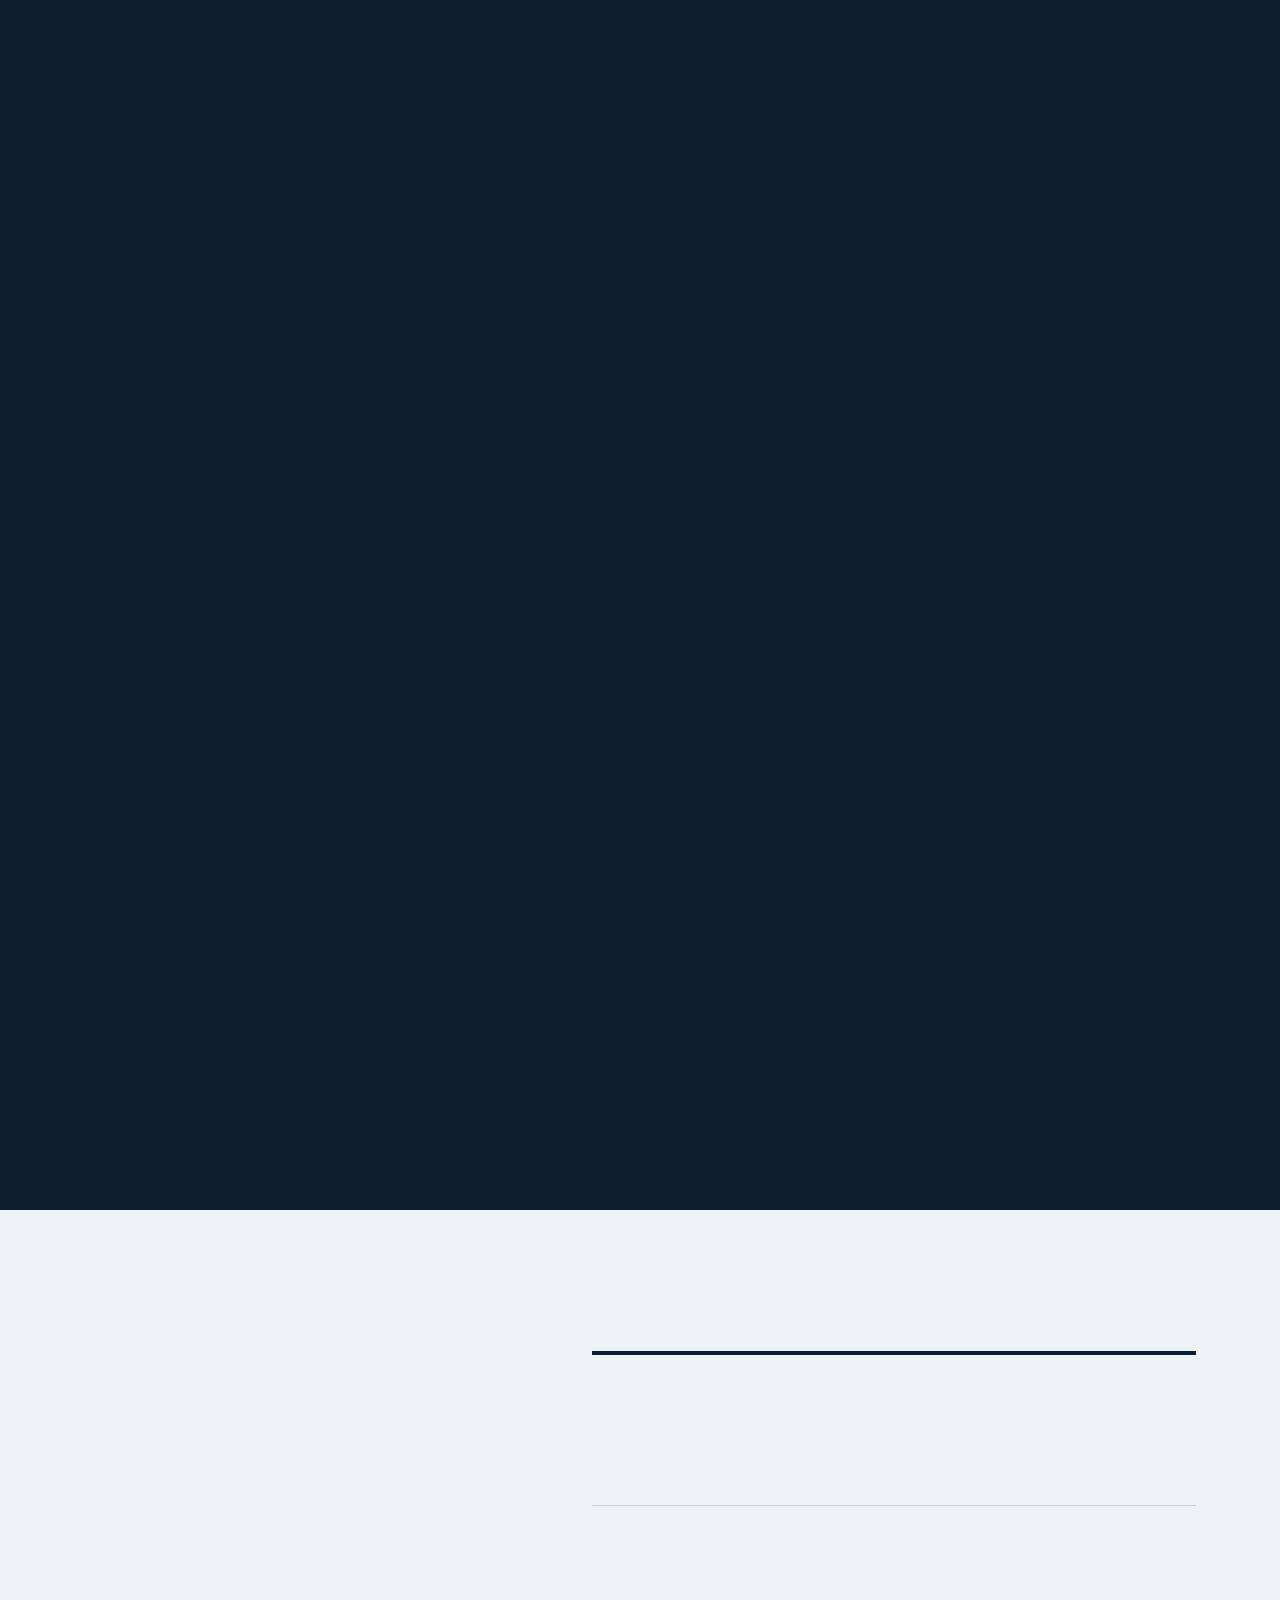
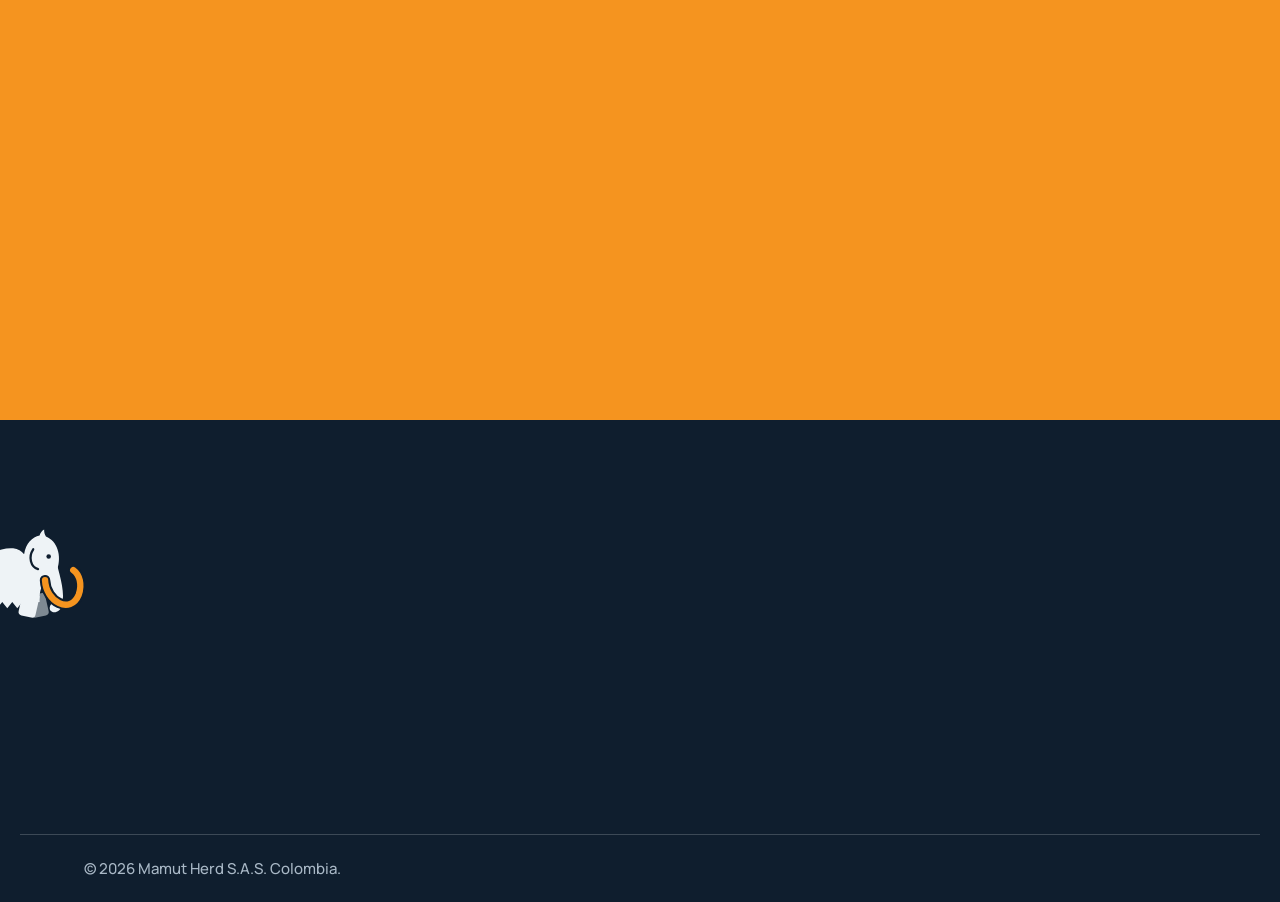
==== commit d4f1db68: "Actualizar la tarjeta de Atria con su nueva marca Ícono nuevo (hoja azul con el círculo coral de la " ====
--- a/index.html
+++ b/index.html
@@ -254,15 +254,15 @@
           <p class="pcard__state">Próximamente</p>
         </article>
 
-        <!-- Atria: obsidiana, violeta y turquesa -->
+        <!-- Atria: papel, azul de agenda y el coral de la asistente -->
         <article class="pcard pcard--small pcard--atria">
           <div class="pcard__brand">
             <img class="pcard__icon" src="assets/img/productos/atria-icono.svg" alt="" width="56" height="56" loading="lazy">
             <h3 class="pcard__name">Atria</h3>
           </div>
-          <p class="pcard__line">Tu agenda, con asistente propia.</p>
-          <p class="pcard__what">Agenda personal con una asistente de IA que desarrollamos nosotros. Le escribes lo que tienes pendiente y ella organiza tus tareas, agenda tus compromisos y te acompaña con hábitos, metas y enfoque.</p>
-          <p class="pcard__state">En desarrollo · app móvil</p>
+          <p class="pcard__line">Tu agenda ahora te responde.</p>
+          <p class="pcard__what">Atria es una agenda personal con una asistente de IA que trabaja como tu secretaria. Le cuentas lo que tienes que hacer, con tus palabras, y ella lo acomoda en tu día, te avisa a tiempo y te propone cambios cuando algo se cruza.</p>
+          <p class="pcard__state">Muy pronto</p>
         </article>
 
         <!-- Velora: grafito, plata y blanco -->
--- a/assets/css/styles.css
+++ b/assets/css/styles.css
@@ -505,10 +505,13 @@
 .pcard--small .pcard__line { font-size: 16px; }
 .pcard--small .pcard__what { font-size: 15px; }
 
-.pcard--atria { background: radial-gradient(120% 90% at 100% 0%, rgba(139, 92, 246, .32), transparent 60%), radial-gradient(90% 70% at 0% 100%, rgba(20, 184, 166, .2), transparent 65%), #0C0E18; color: #EEF0FF; }
-.pcard--atria .pcard__line { color: #4ECDC4; }
-.pcard--atria .pcard__what { color: #A9B0C8; }
-.pcard--atria .pcard__state { background: rgba(139, 92, 246, .2); color: #C9BBFF; }
+/* Atria: tokens de su marca (papel, tinta, azul); el coral queda solo en el ícono, que es la asistente */
+@font-face { font-family: "Plus Jakarta Sans"; src: url("../fonts/plusjakartasans-800.woff2") format("woff2"); font-weight: 800; font-display: swap; }
+.pcard--atria { background: #FFFFFF; color: #0B1B3F; box-shadow: inset 0 0 0 1px #C9DCFF; }
+.pcard--atria .pcard__name, .pcard--atria .pcard__line { font-family: "Plus Jakarta Sans", var(--display); font-weight: 800; }
+.pcard--atria .pcard__line { color: #0A57D6; }
+.pcard--atria .pcard__what { color: #4A5468; }
+.pcard--atria .pcard__state { background: #EAF1FF; color: #0A57D6; }
 
 .pcard--velora { background: #0E0F12; color: #E3E6EA; }
 .velora-logo { height: 34px; width: auto; }
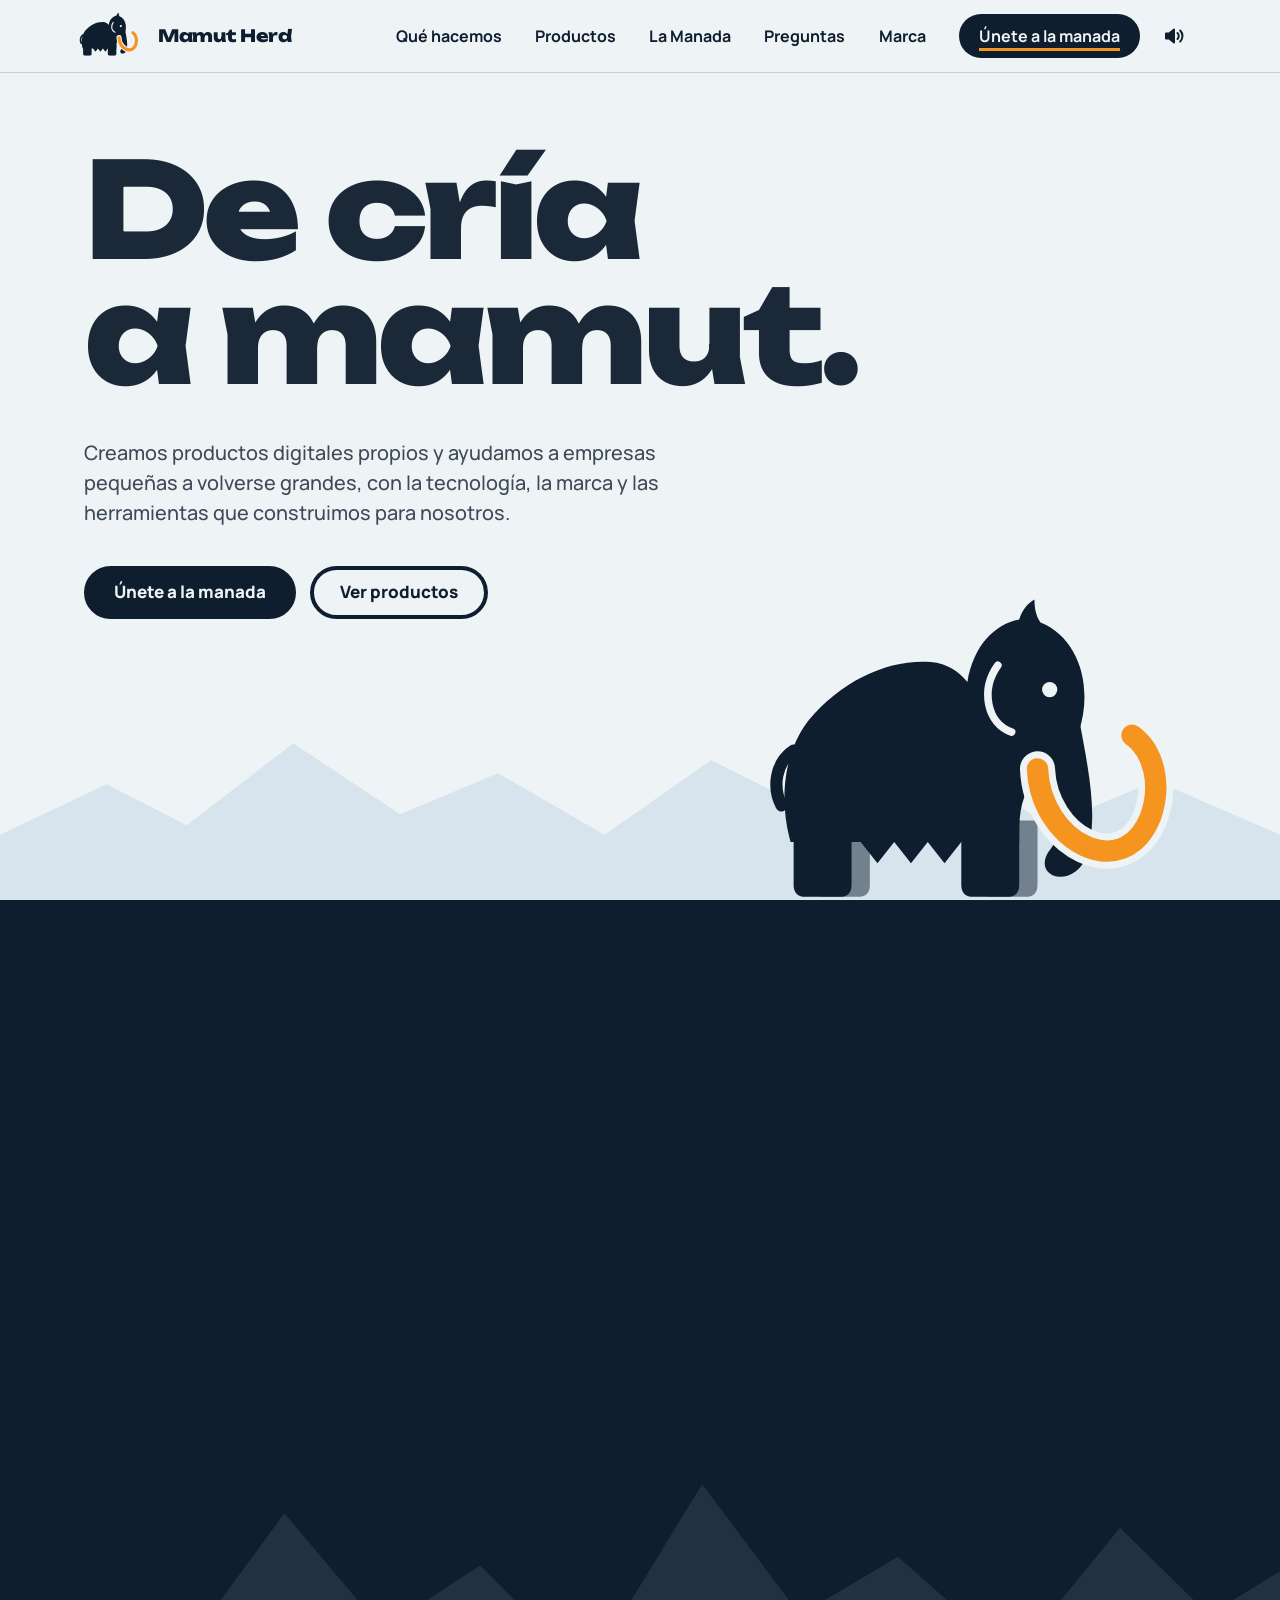
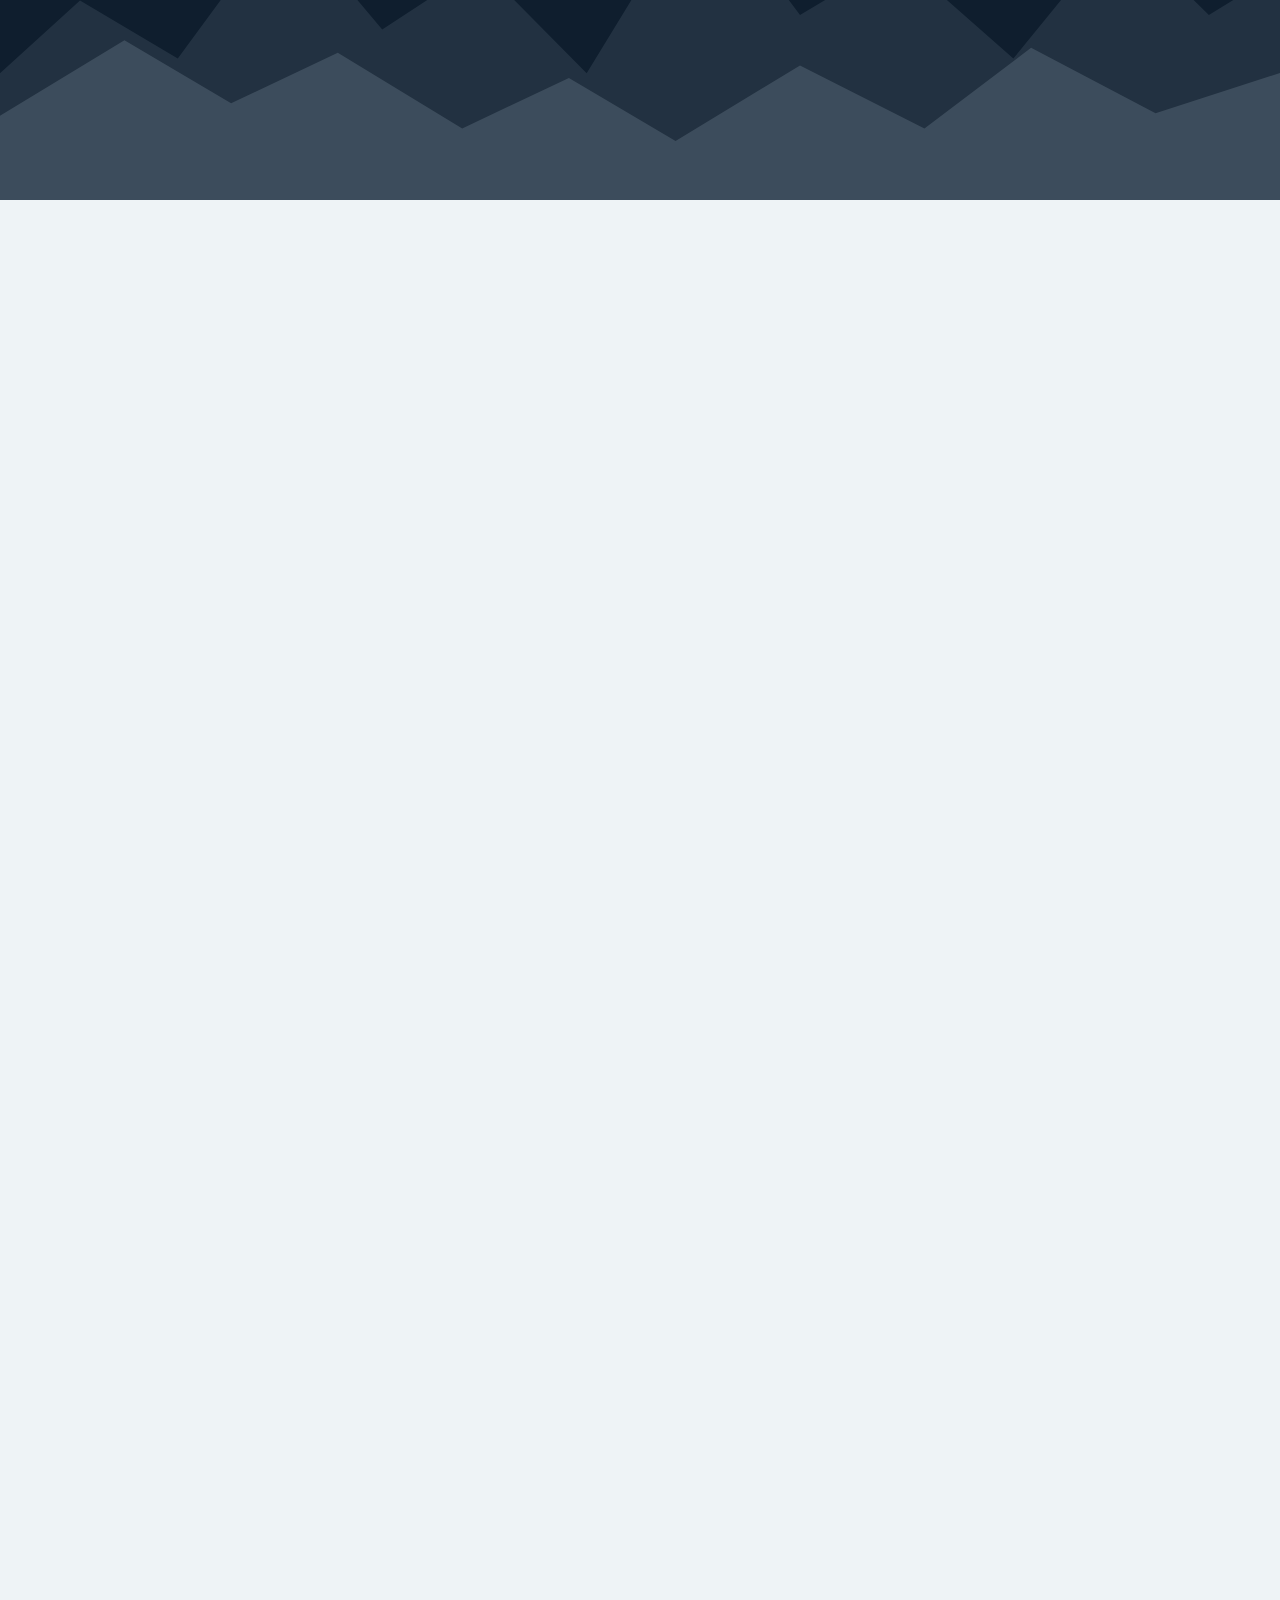
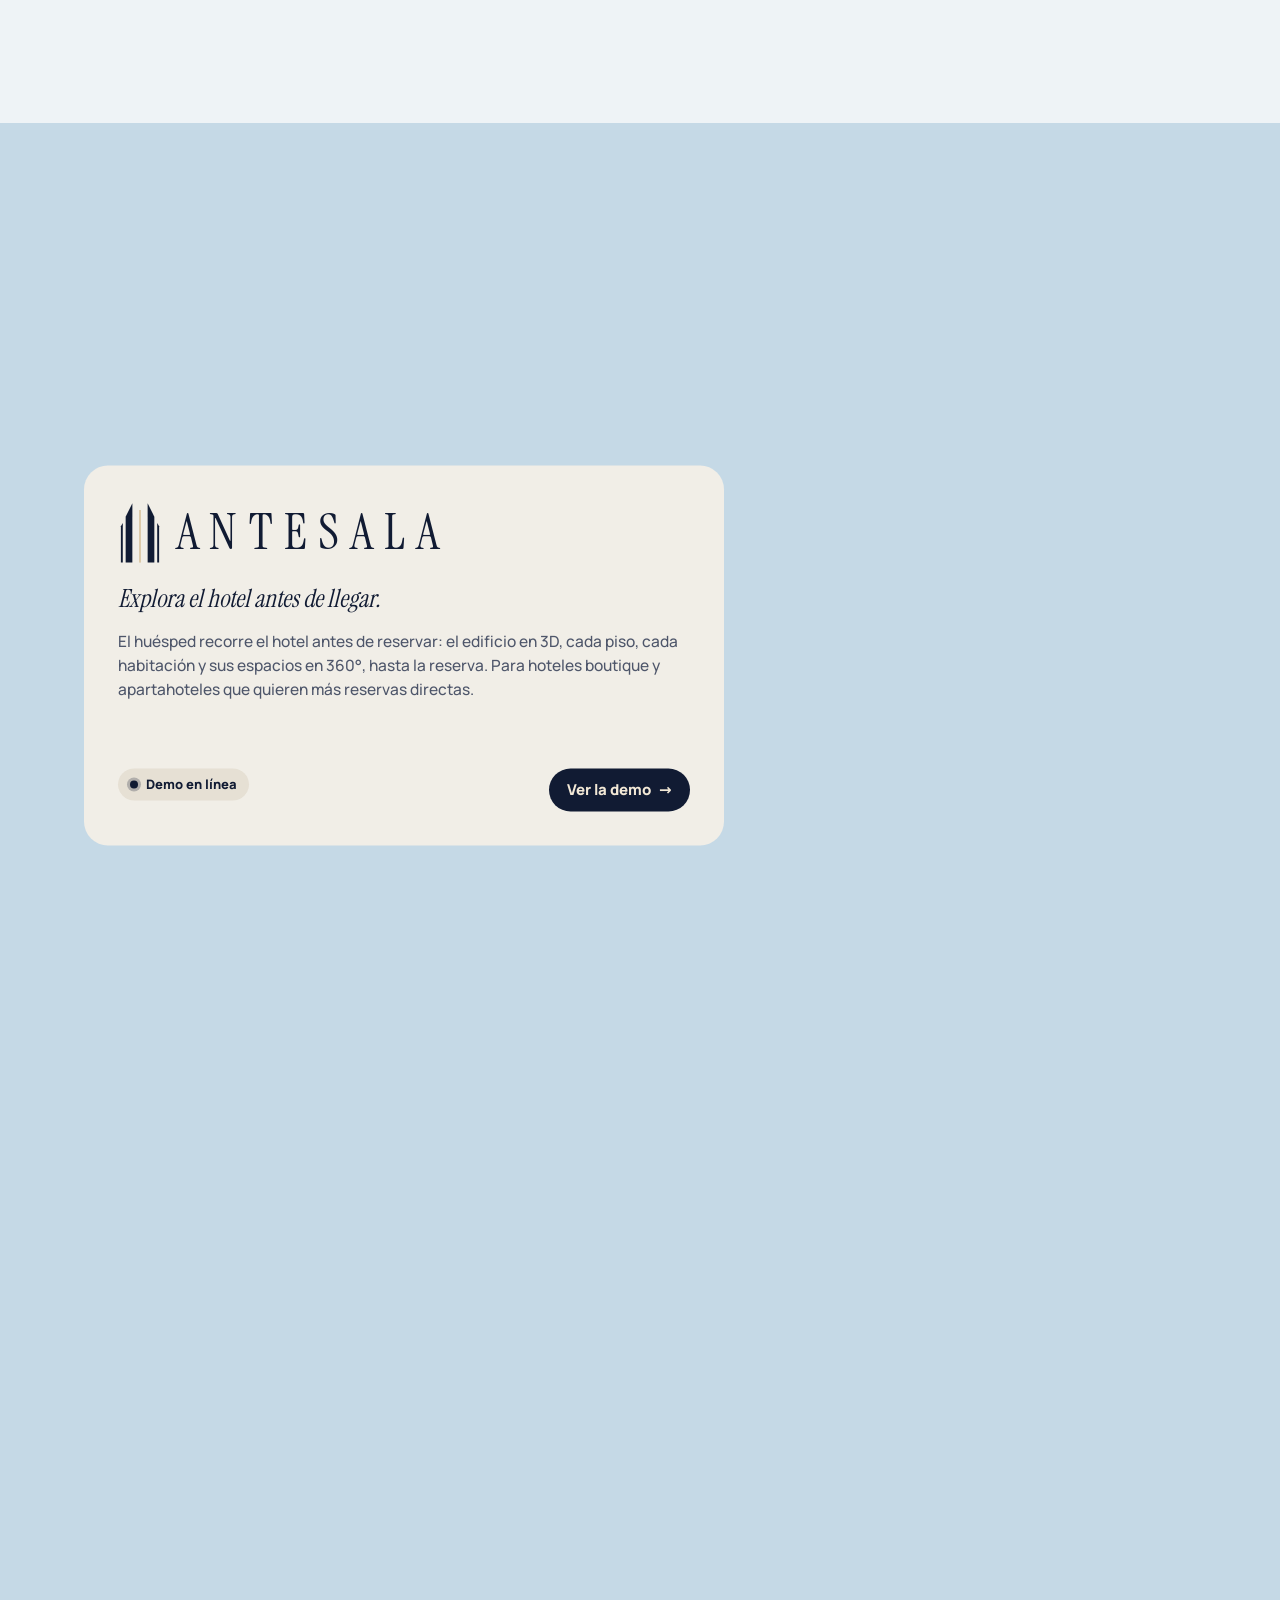
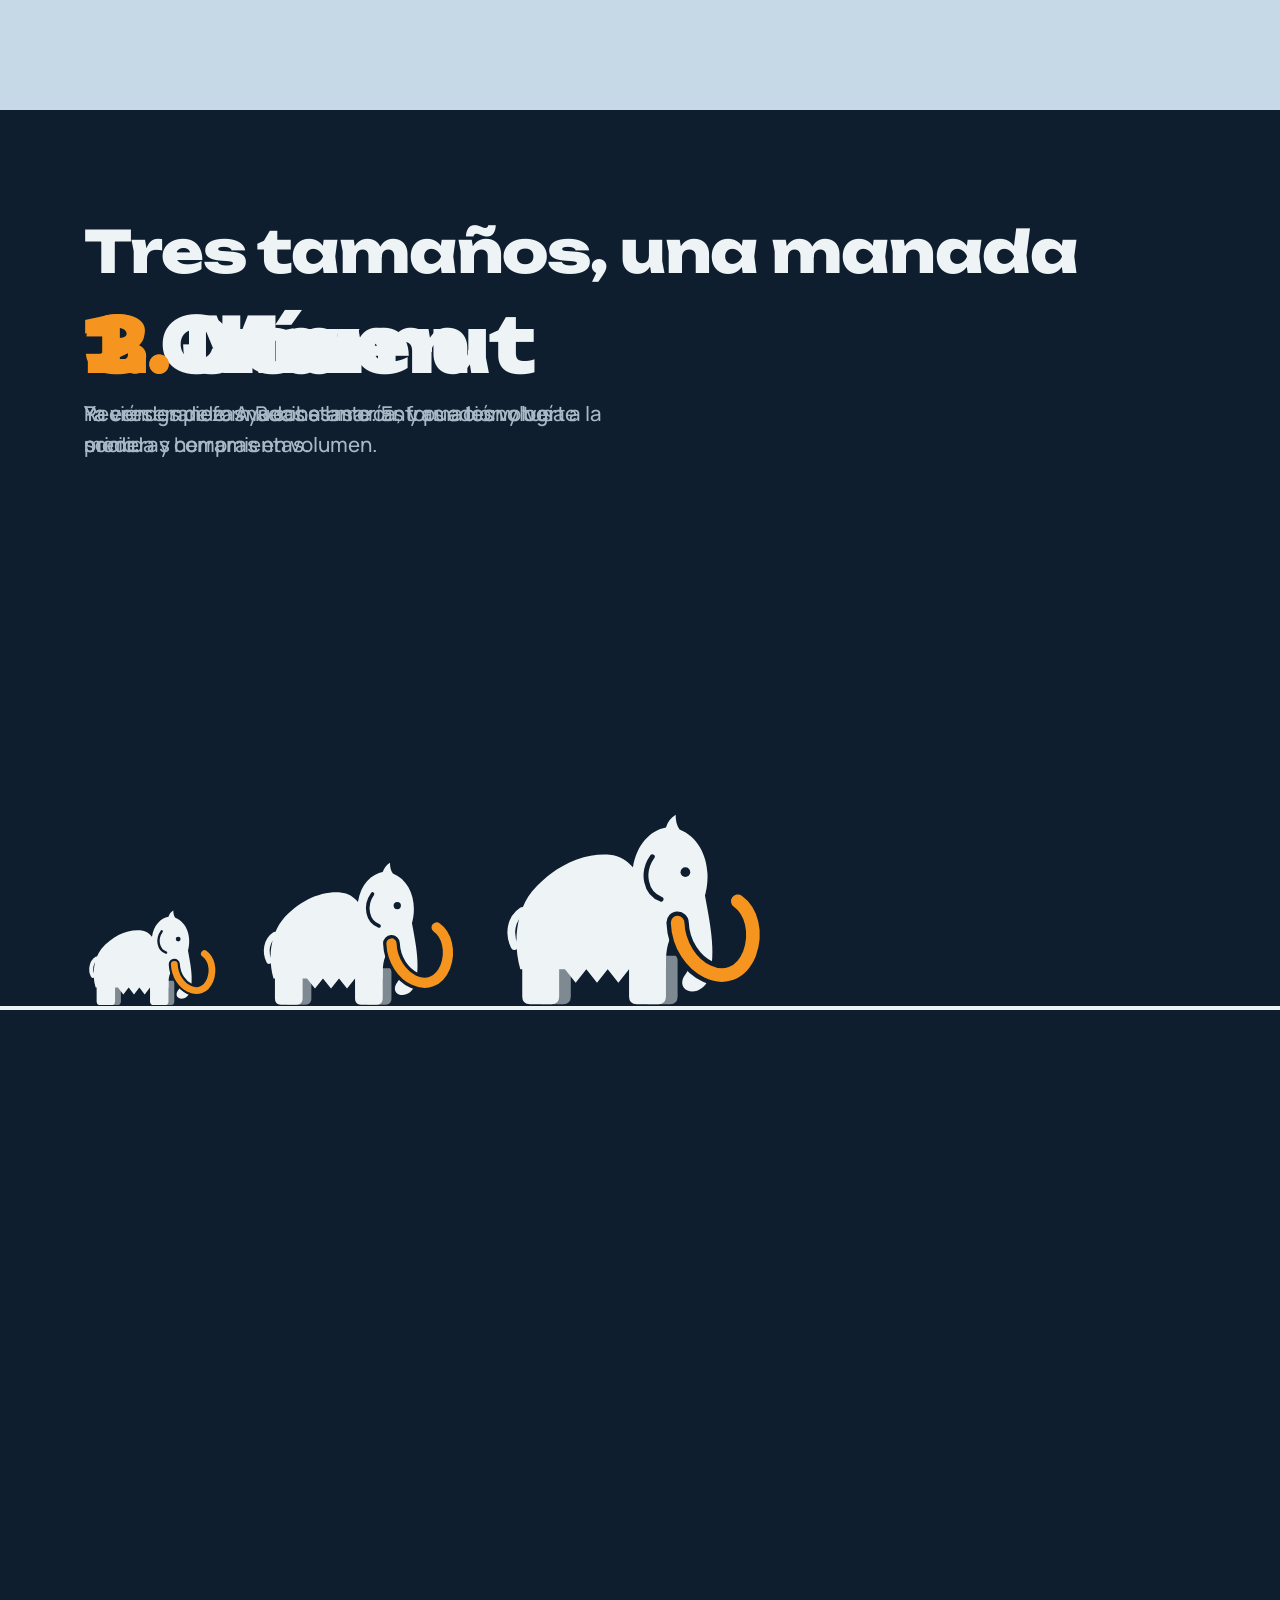
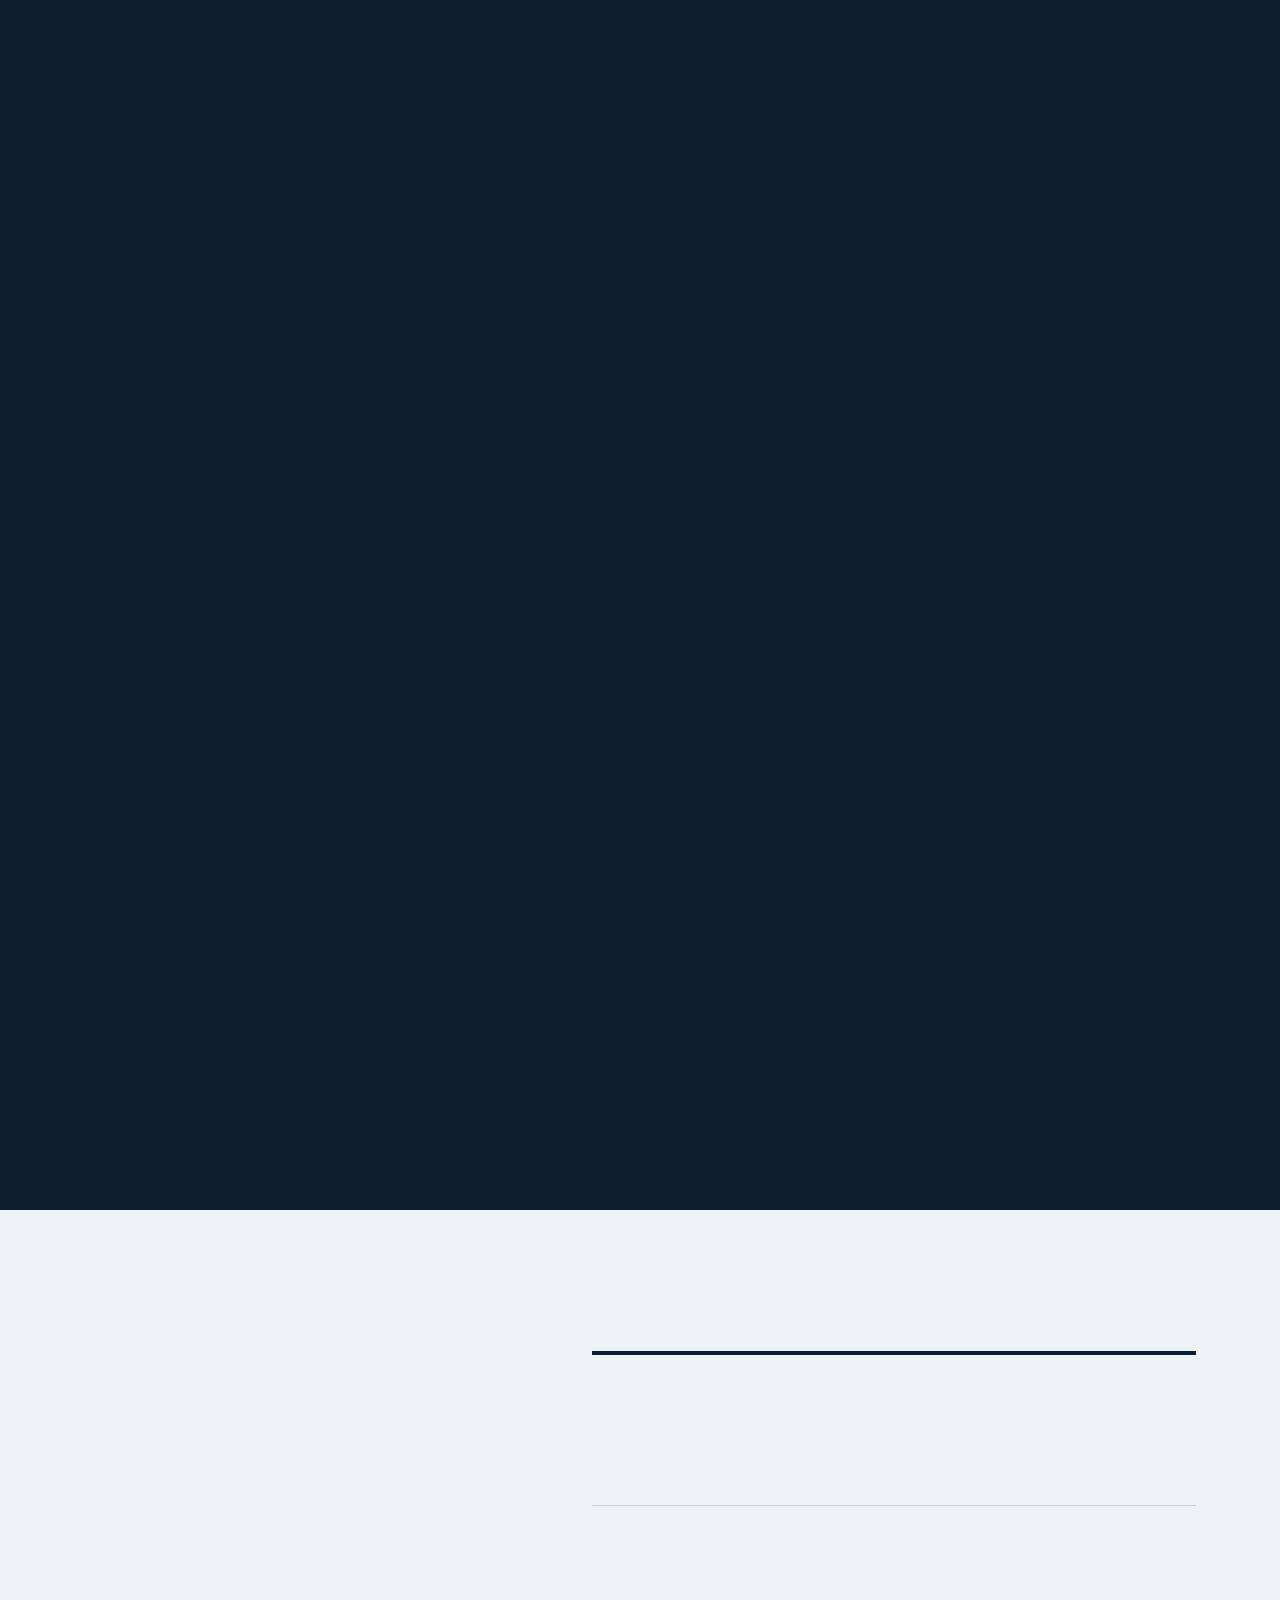
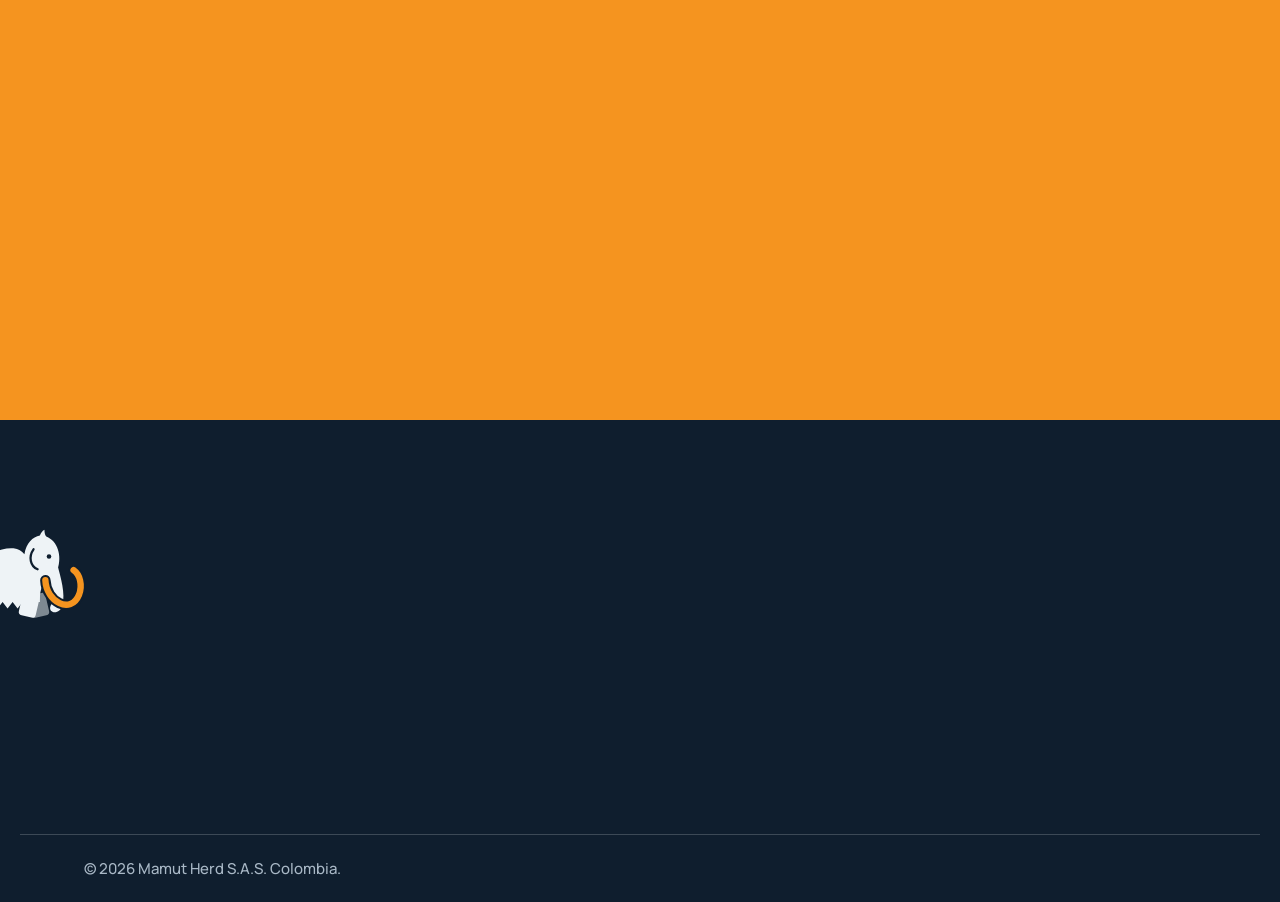
==== commit 6f016711: "Quitar el blanco entre páginas y dar sonido de bóveda a la puerta - index.html tenía el <head> cerra" ====
--- a/index.html
+++ b/index.html
@@ -1,6 +1,10 @@
-<!doctype html><html><head><meta charset=utf8><meta name=viewport content="width=device-width,initial-scale=1,viewport-fit=cover"><style>:root{color-scheme:light;box-sizing:border-box;padding-top:env(safe-area-inset-top,0px);padding-bottom:env(safe-area-inset-bottom,0px)}html{scroll-padding-top:env(safe-area-inset-top,0px)}body{margin:0;padding:0;font:14px -apple-system,BlinkMacSystemFont,sans-serif;background:#fff;color:#000}img{max-width:100%}[hidden]:not([hidden=until-found i]){display:none!important}</style></head><body>
+<!doctype html>
+<html lang="es">
+<head>
+<meta charset="utf-8">
+<meta name="viewport" content="width=device-width, initial-scale=1, viewport-fit=cover">
+<style>:root{color-scheme:light;box-sizing:border-box;padding-top:env(safe-area-inset-top,0px);padding-bottom:env(safe-area-inset-bottom,0px)}html{scroll-padding-top:env(safe-area-inset-top,0px)}body{margin:0;padding:0;background:#EEF3F6}img{max-width:100%}[hidden]:not([hidden=until-found i]){display:none!important}</style>
 <title>Mamut Herd</title>
-<style>:root{color-scheme:light} body{background:#EEF3F6}</style>
 <meta name="description" content="Mamut Herd crea productos digitales propios y ayuda a empresas pequeñas a volverse grandes con tecnología, marca y herramientas compartidas.">
 <meta name="theme-color" content="#0F1E2E">
 <meta property="og:type" content="website">
@@ -25,6 +29,8 @@
 <script src="assets/js/main.js" defer></script>
 <script src="assets/js/motion.js" defer></script>
 <script src="assets/js/travel.js" defer></script>
+</head>
+<body>
 
 <!-- Símbolos reutilizables: el mamut completo y la "m" -->
 <svg class="sprite" aria-hidden="true" focusable="false">
@@ -555,4 +561,5 @@
 </footer>
 
 
-</body></html>+</body>
+</html>
--- a/assets/css/styles.css
+++ b/assets/css/styles.css
@@ -449,7 +449,11 @@
 .door__leaf--l .door__seal { right: calc(var(--seal) / -2 + 1px); }   /* la hoja izquierda mide 1px más para que no se vea rendija */
 .door__leaf--r .door__seal { left: calc(var(--seal) / -2); }
 /* Cubre la página nueva desde el primer pintado hasta que la puerta se abre */
-html.door-arrive body::after { content: ""; position: fixed; inset: 0; z-index: 99; background: var(--ink); }
+html.door-arrive, html.door-arrive body { background: var(--ink); }
+html.door-arrive body::after {
+  content: ""; position: fixed; inset: 0; z-index: 99;
+  background: url("../marca/sello-miembro-color.svg") center / clamp(116px, 24vmin, 210px) no-repeat, linear-gradient(180deg, #13263A, var(--ink) 55%, #0B1724);
+}
 
 /* ---------- Productos: tarjetas con la identidad de cada uno ---------- */
 @font-face { font-family: "Instrument Serif"; src: url("../fonts/instrumentserif.woff") format("woff"); font-weight: 400; font-display: swap; }
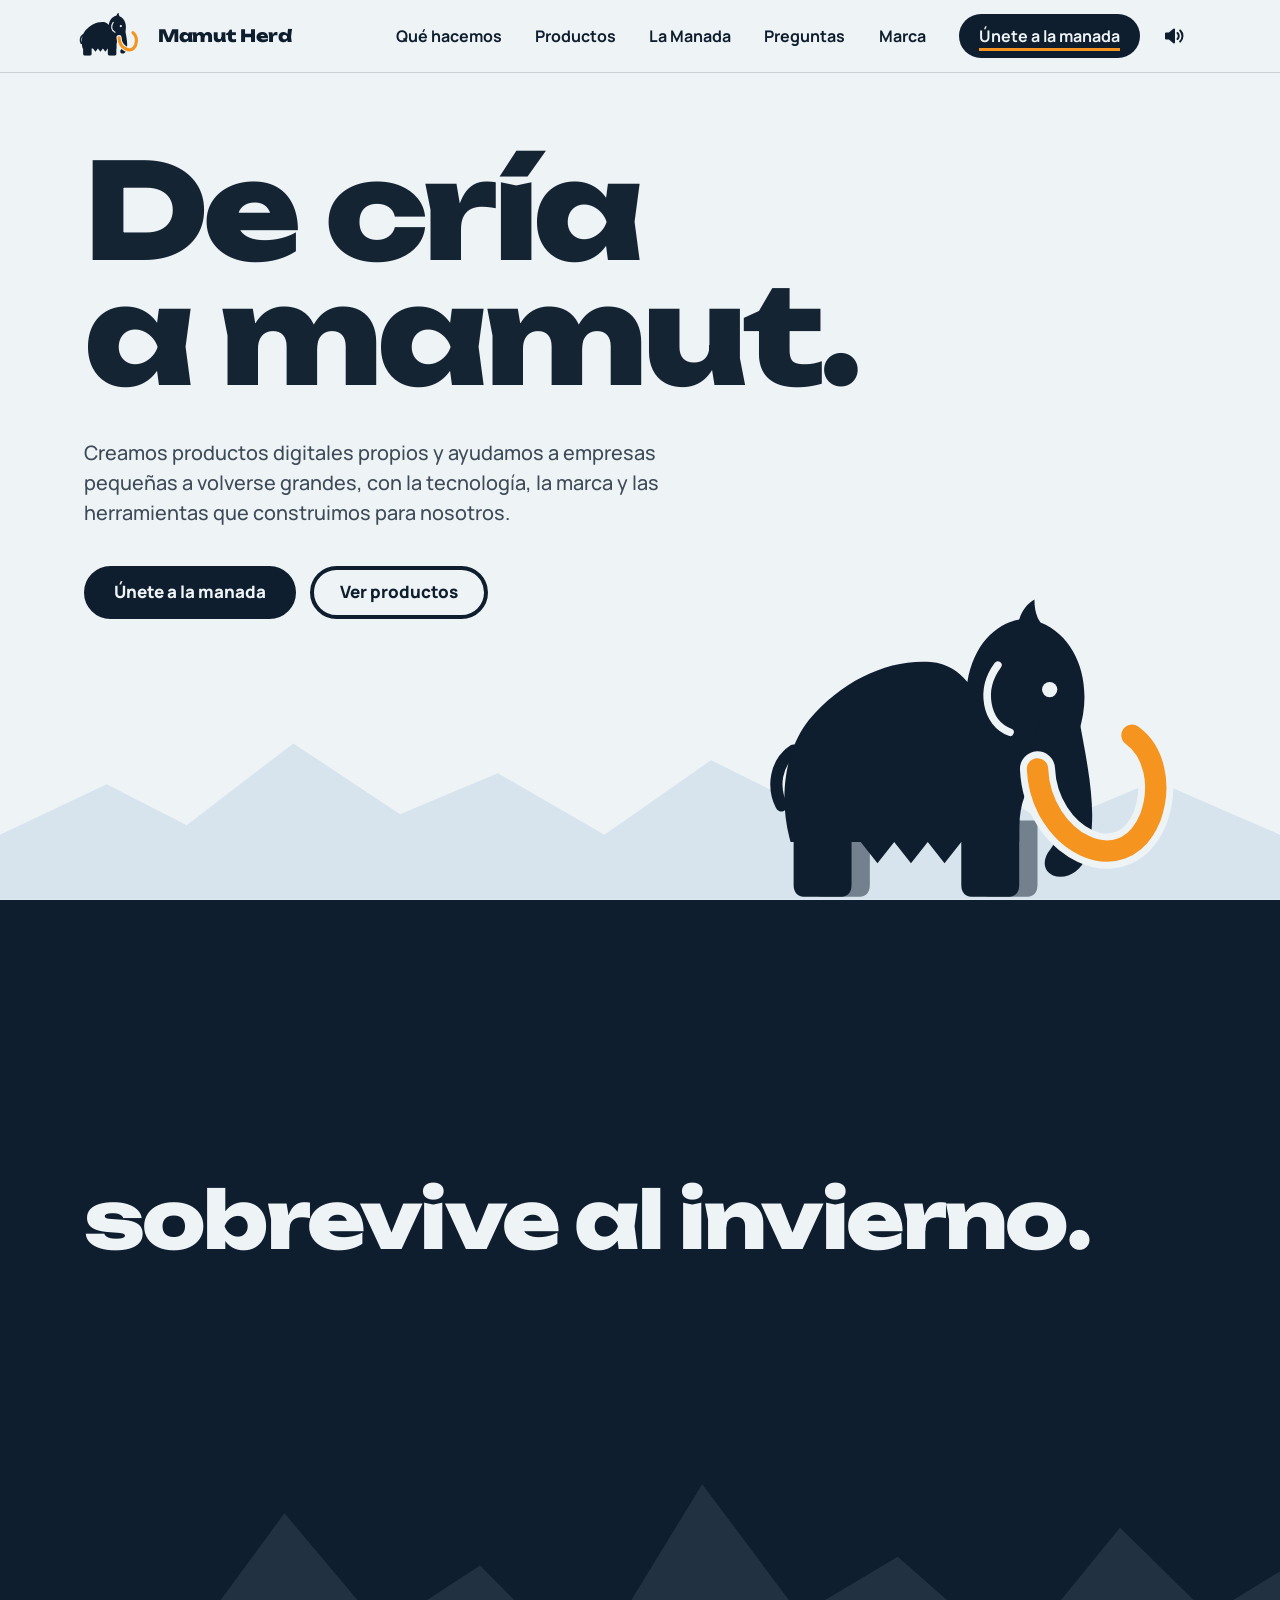
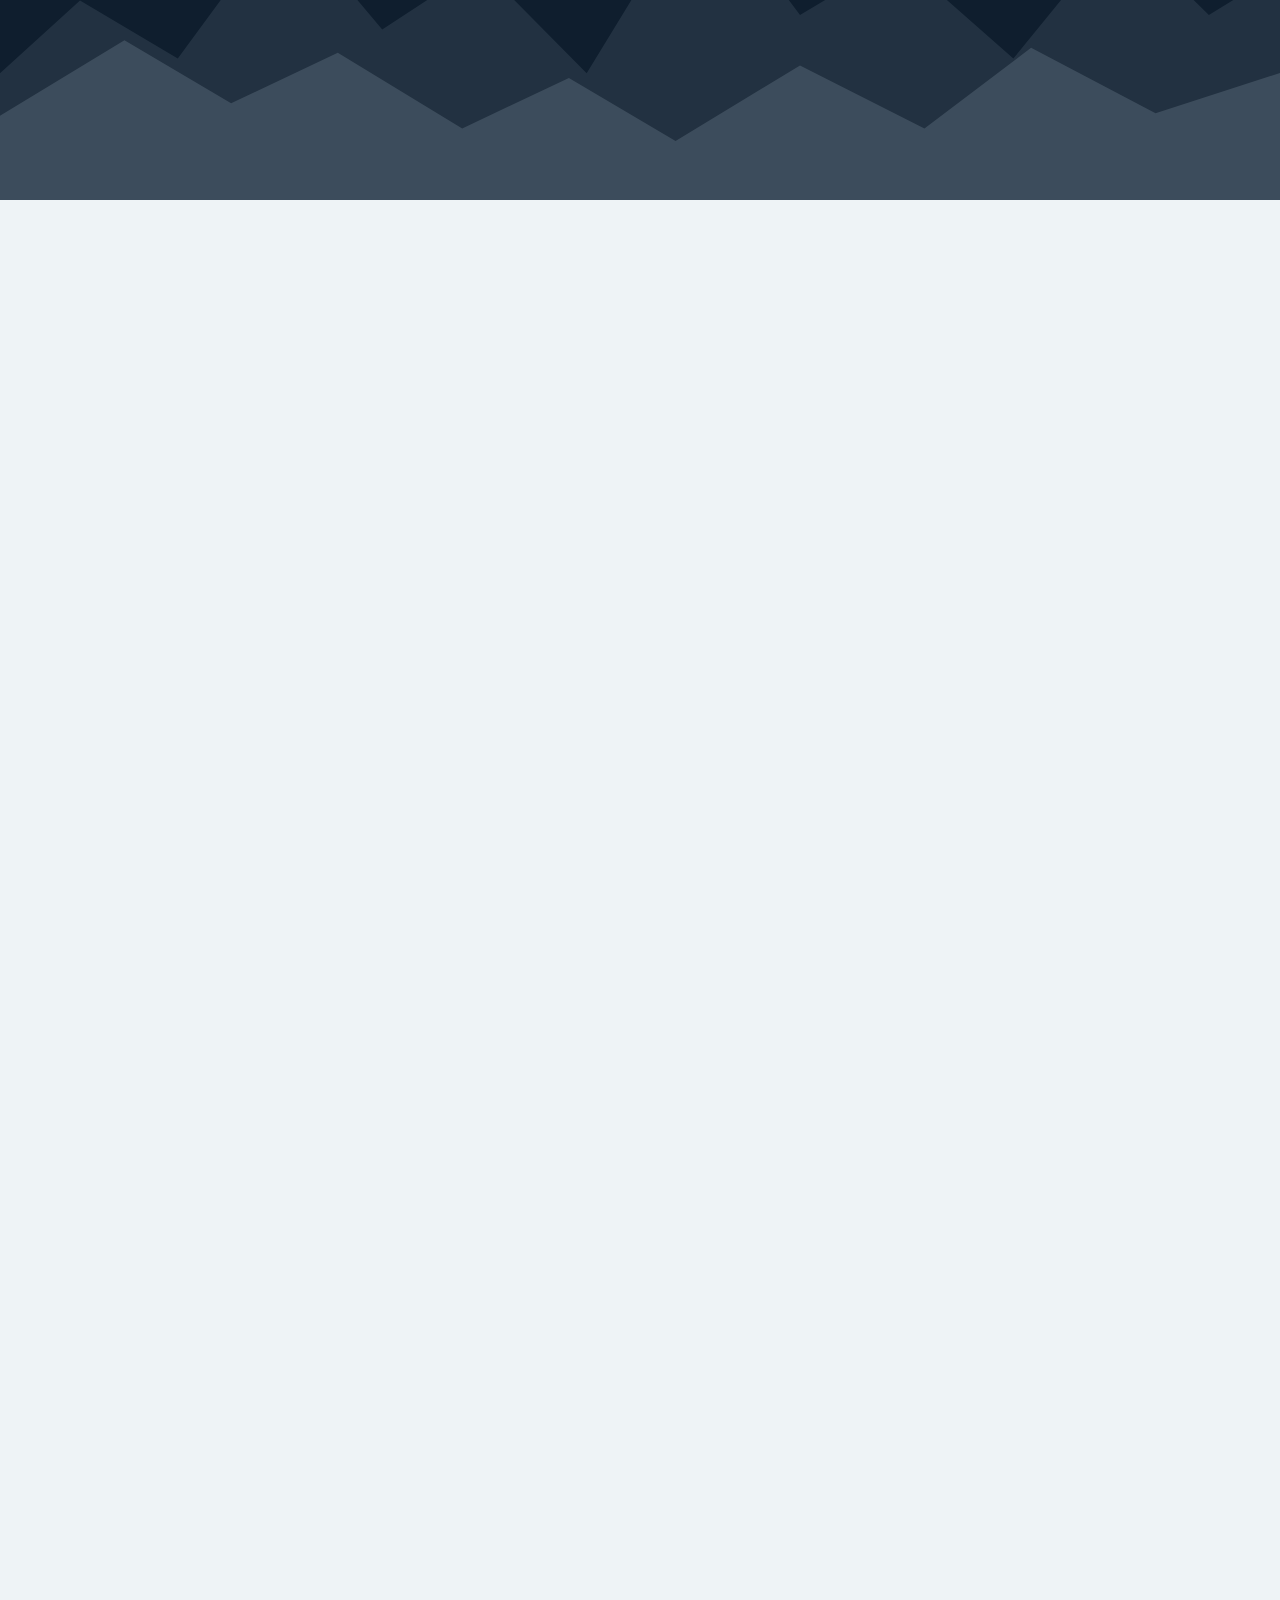
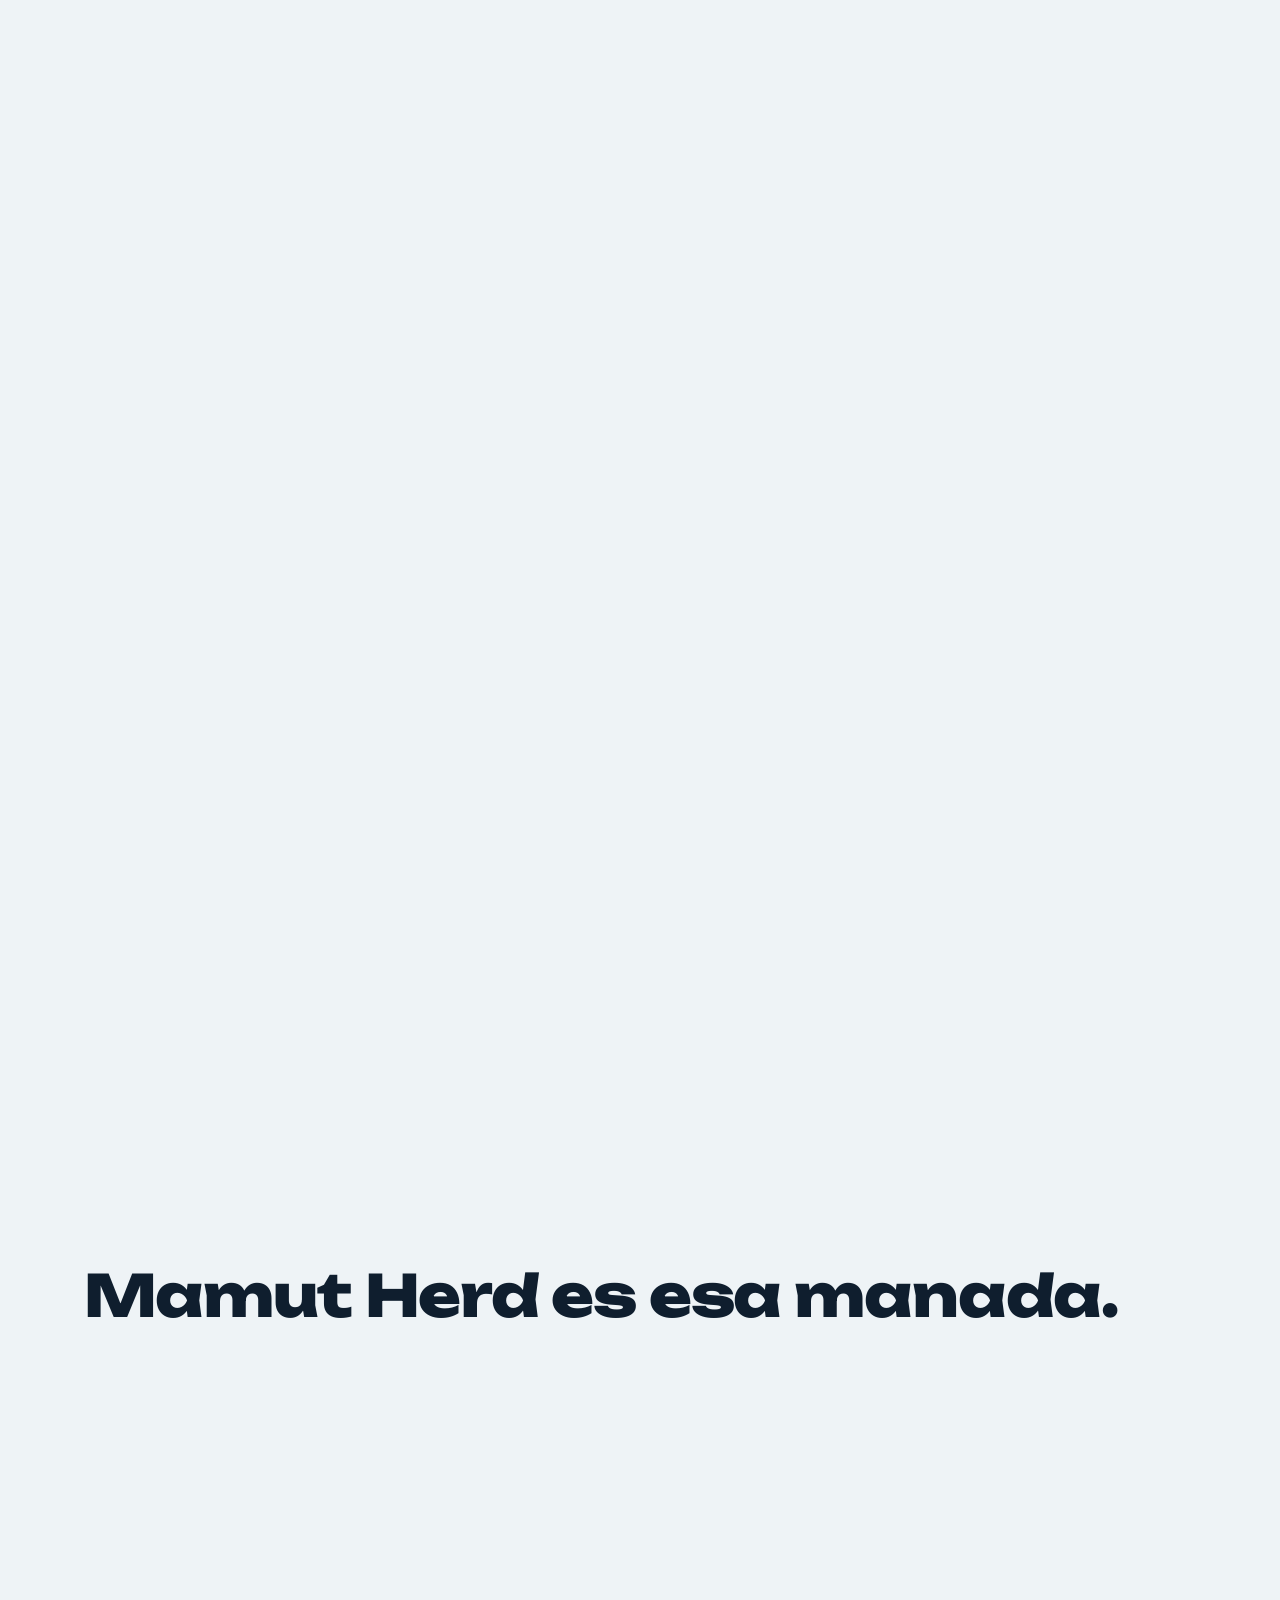
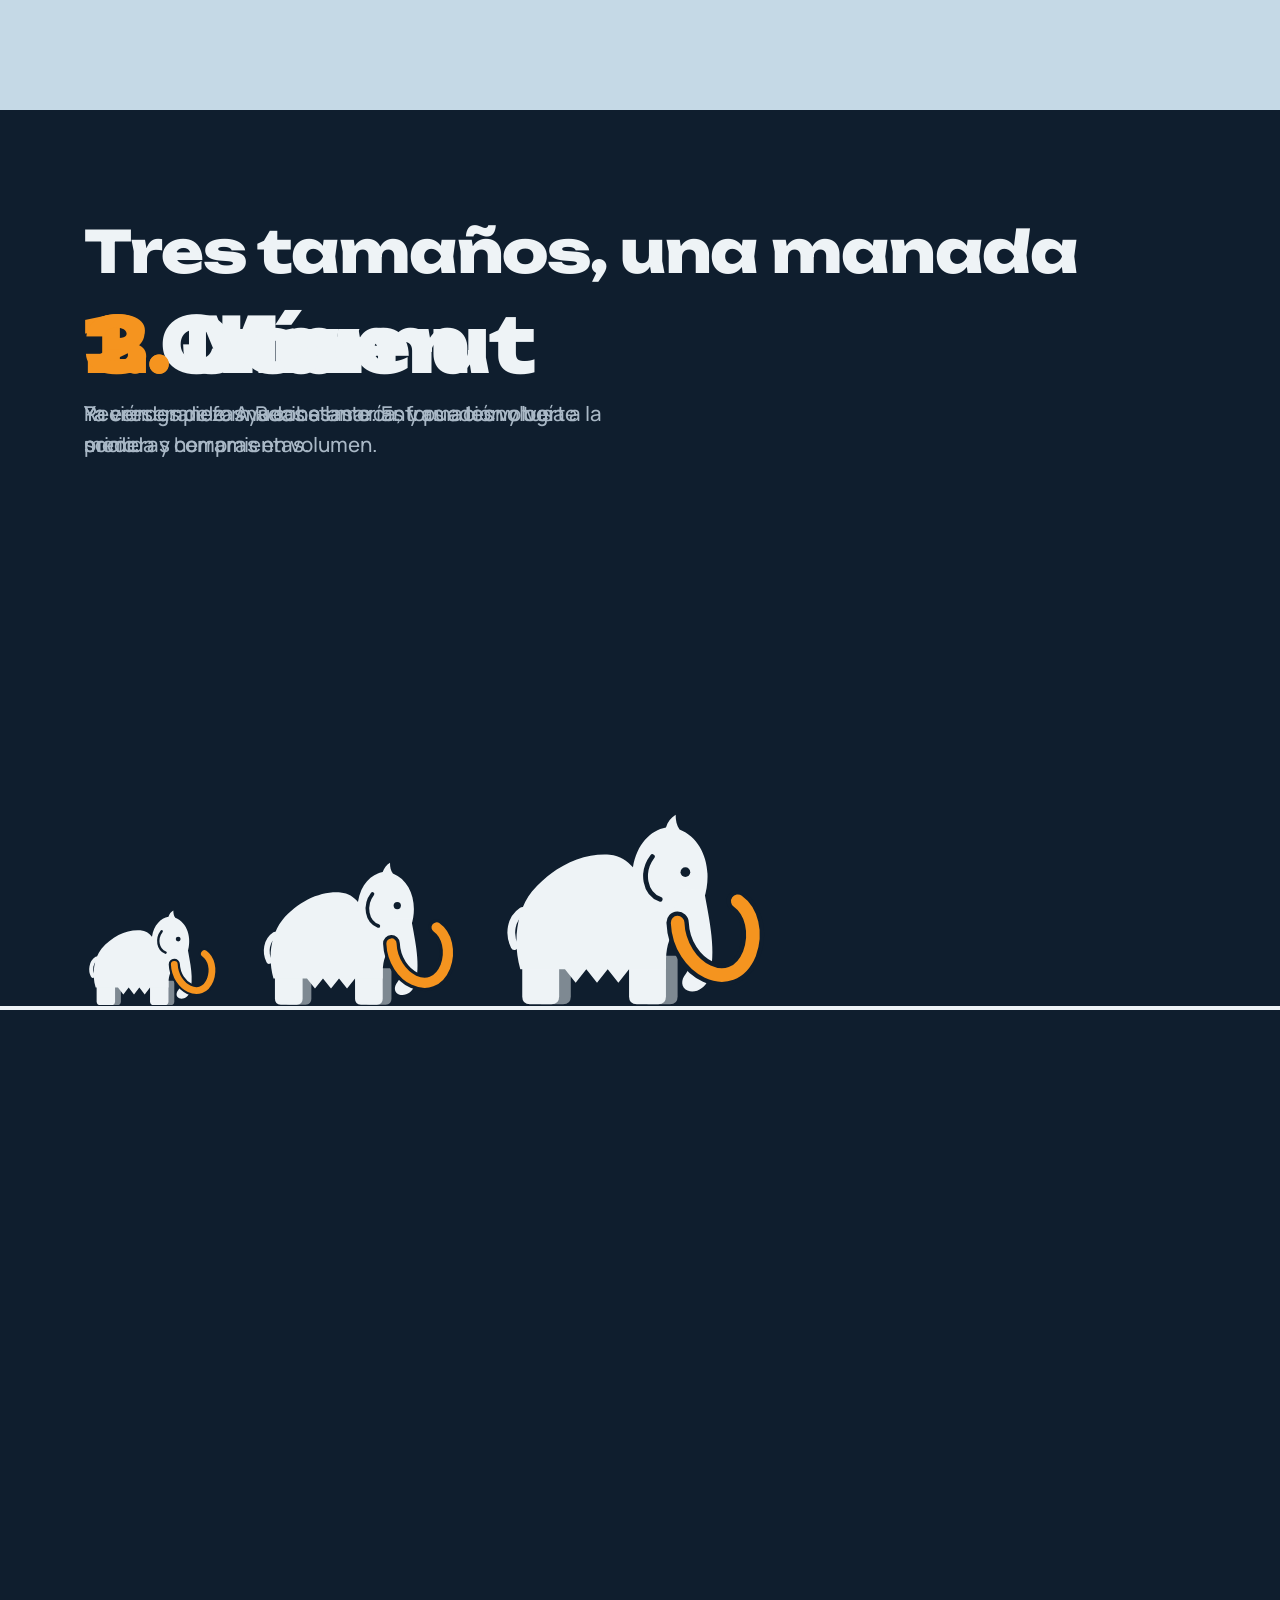
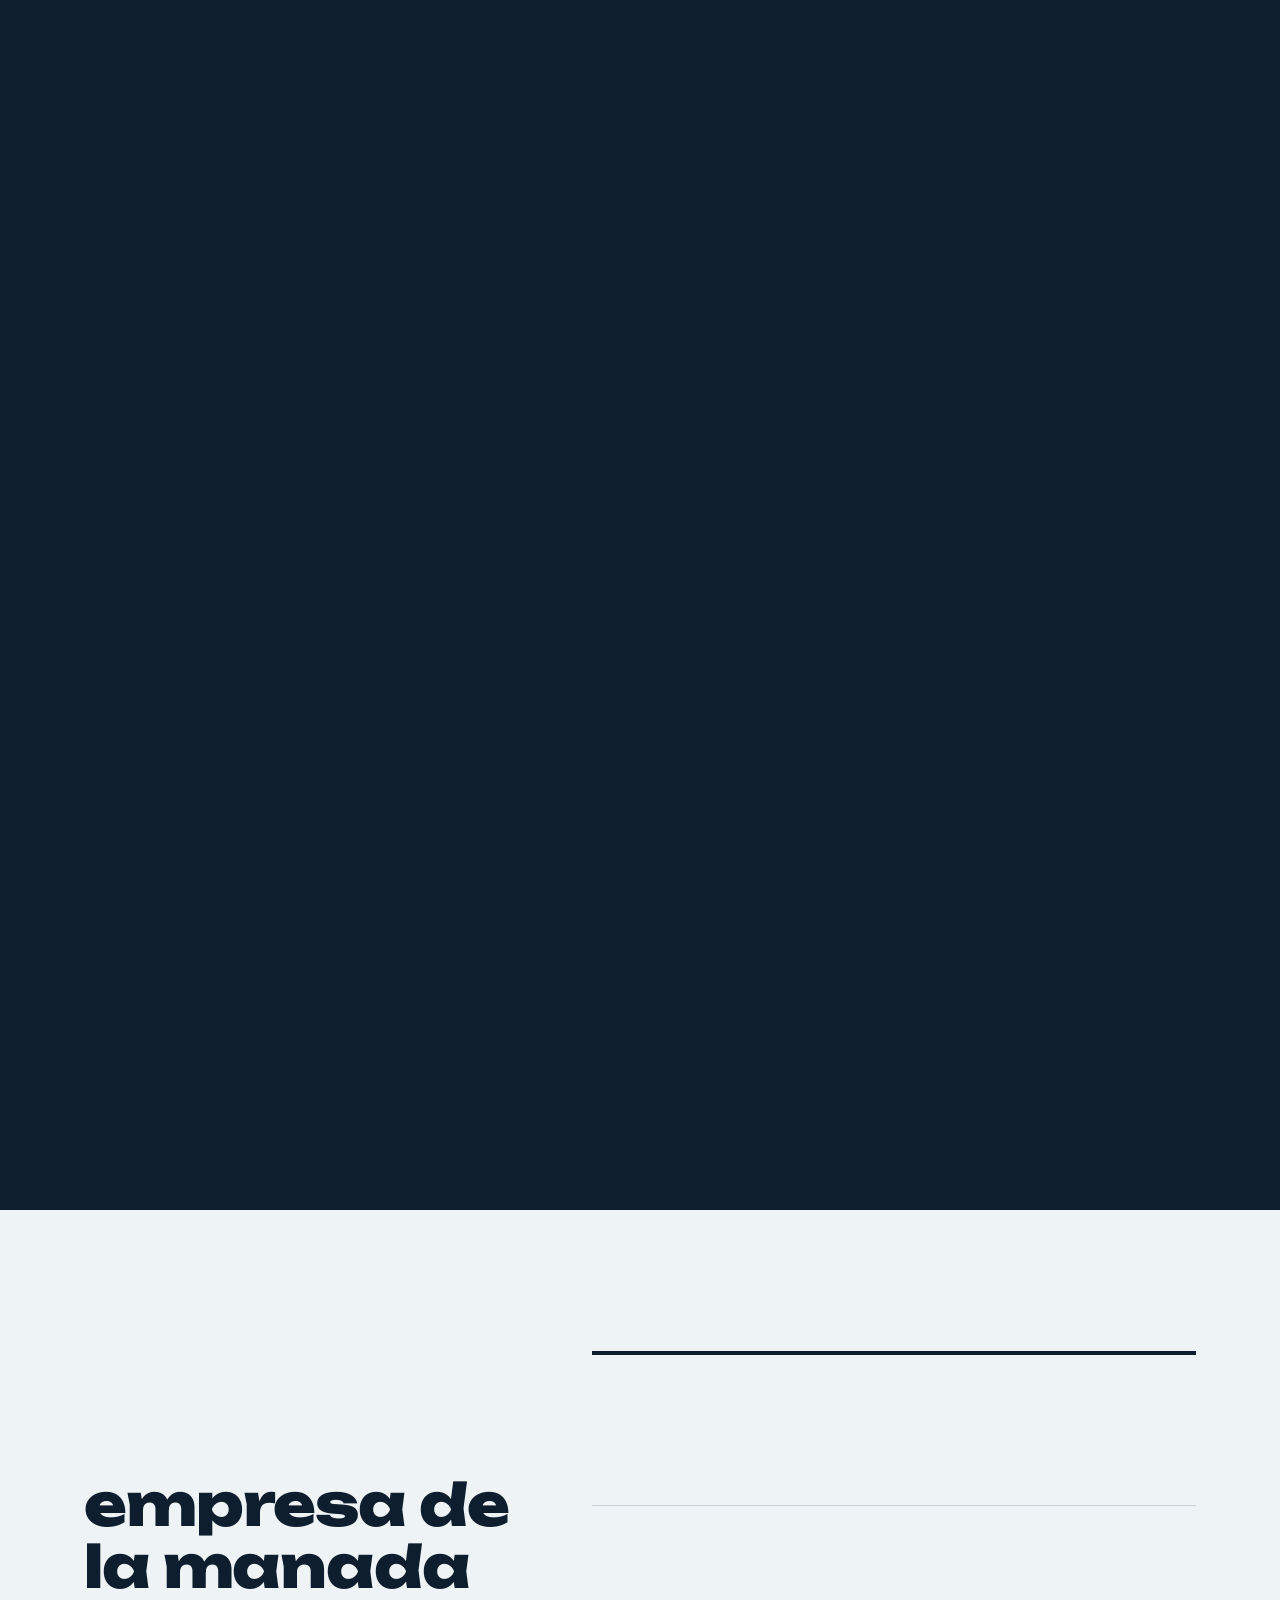
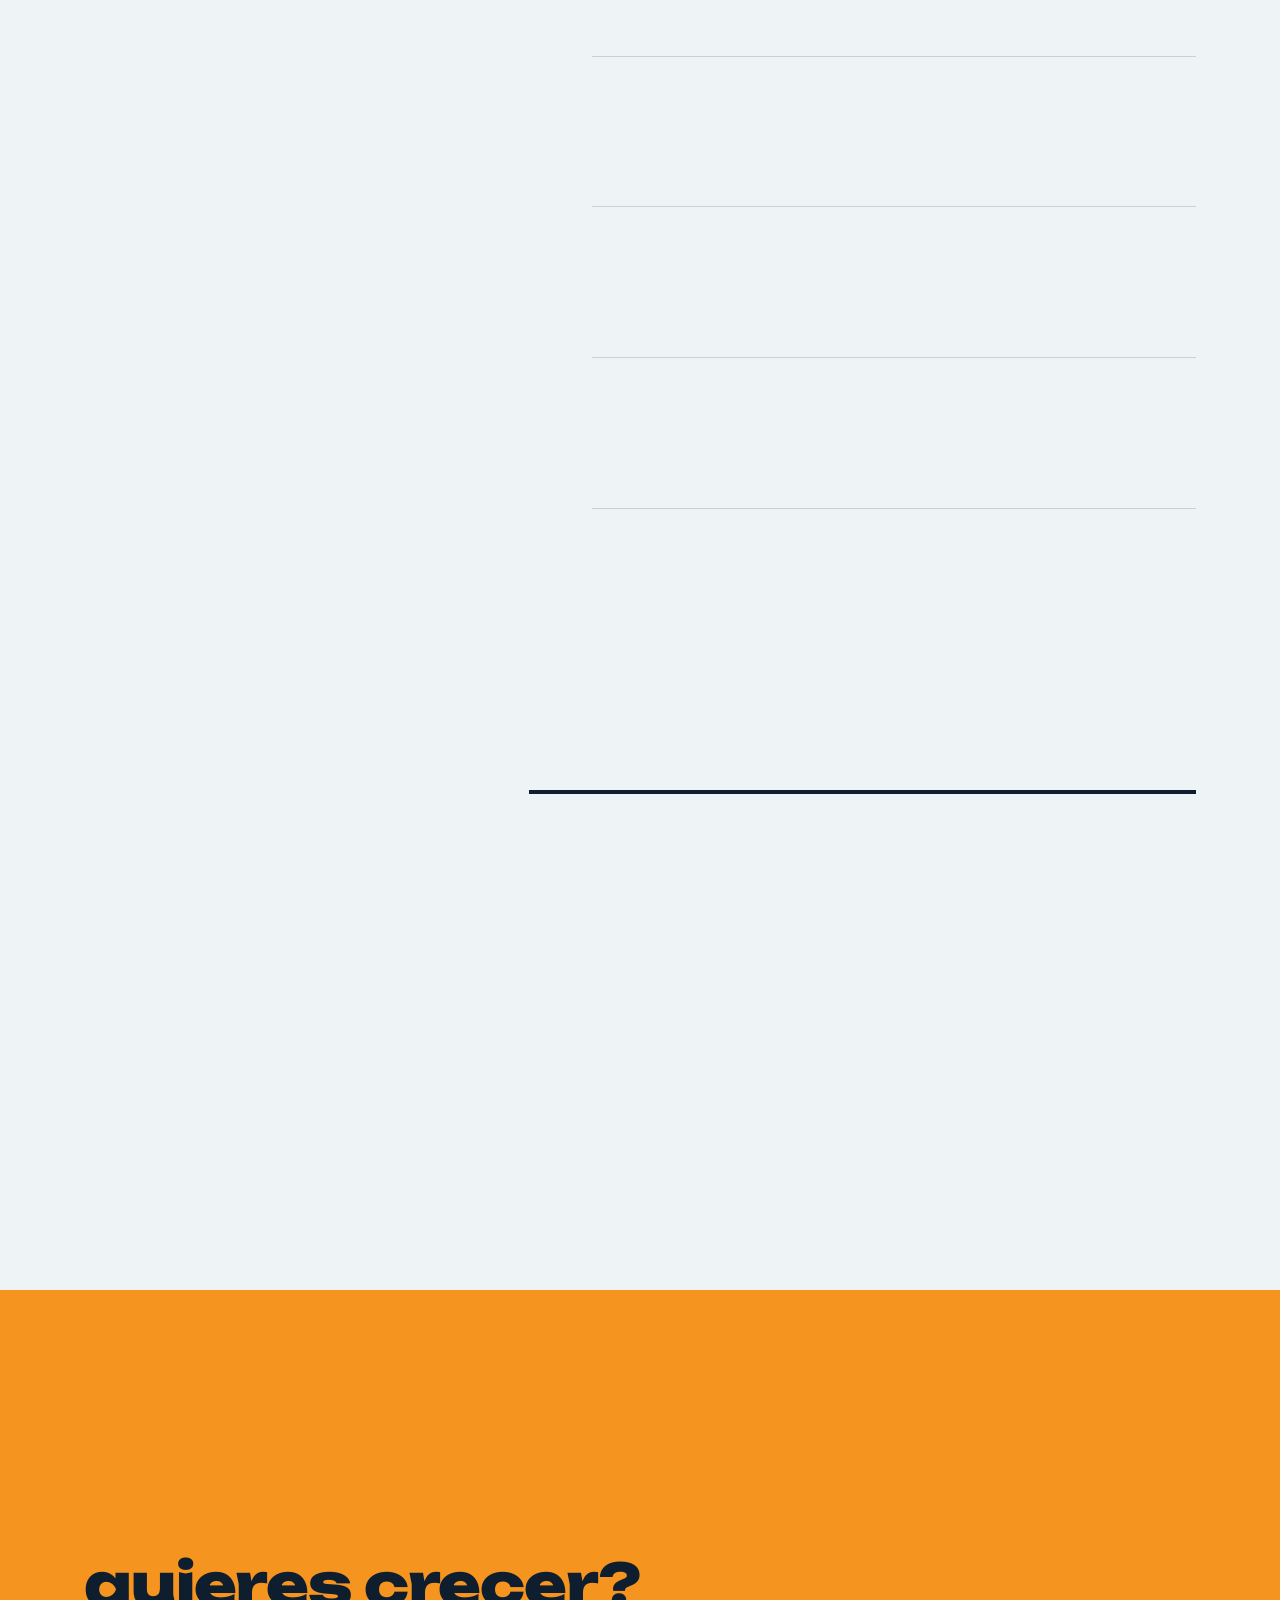
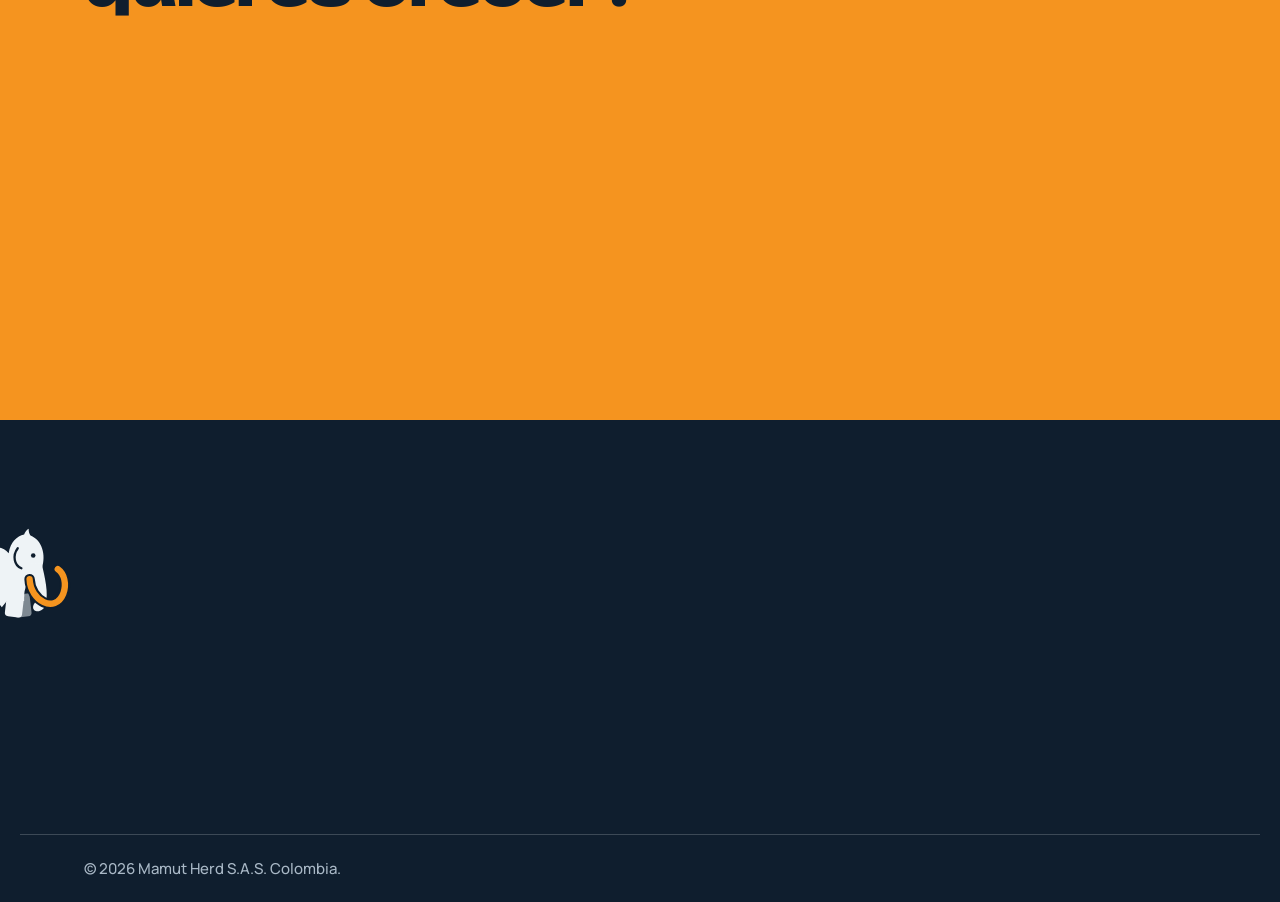
==== commit fd477d57: "Intro del logo al entrar y sonido de puerta pesada que se arrastra Intro: - La primera vez que se en" ====
--- a/index.html
+++ b/index.html
@@ -1,5 +1,5 @@
 <!doctype html>
-<html lang="es">
+<html lang="es" data-intro>
 <head>
 <meta charset="utf-8">
 <meta name="viewport" content="width=device-width, initial-scale=1, viewport-fit=cover">
@@ -32,6 +32,60 @@
 </head>
 <body>
 
+<!-- Intro del logo: el fondo ya está en pantalla desde el primer pintado
+     (html.is-intro, ver early.js); el video arranca encima y, cuando el logo
+     termina de armarse, todo se funde hacia la página. Tocar la salta. -->
+<div class="intro" aria-hidden="true"><video class="intro__video" muted playsinline preload="auto" disablepictureinpicture></video></div>
+<script>
+(function () {
+  var root = document.documentElement;
+  var box = document.querySelector('div.intro');
+  var video = box.querySelector('video');
+  var resolveDone;
+  var api = window.mamutIntro = { started: false, done: new Promise(function (r) { resolveDone = r; }) };
+  if (!root.classList.contains('is-intro')) { api.started = true; resolveDone(); box.parentNode.removeChild(box); return; }
+
+  var FADE_AT = 2.1;                 /* segundo del video en que el logo ya está completo */
+  var EASE = 'cubic-bezier(.4, 0, .2, 1)';
+  var SKIP = ['pointerdown', 'keydown', 'wheel', 'touchstart'];
+  var timers = [];
+  function later(fn, ms) { timers.push(window.setTimeout(fn, ms)); }
+  function skip() { leave(true); }
+
+  function finish() {
+    root.classList.remove('is-intro');
+    video.pause(); video.removeAttribute('src'); video.load();
+    if (box.parentNode) box.parentNode.removeChild(box);
+  }
+  function leave(fast) {
+    if (api.started) return;
+    api.started = true;
+    timers.forEach(window.clearTimeout);
+    SKIP.forEach(function (t) { window.removeEventListener(t, skip, true); });
+    window.setTimeout(resolveDone, fast ? 0 : 200);   /* la portada empieza a entrar mientras se funde */
+    if (typeof box.animate !== 'function') { finish(); return; }
+    video.animate([{ opacity: 1, transform: 'scale(1)' }, { opacity: 0, transform: 'scale(1.04)' }],
+      { duration: fast ? 350 : 700, easing: EASE, fill: 'forwards' });
+    box.animate([{ opacity: 1 }, { opacity: 0 }],
+      { duration: fast ? 500 : 1000, delay: fast ? 100 : 250, easing: EASE, fill: 'forwards' }).onfinish = finish;
+  }
+
+  SKIP.forEach(function (t) { window.addEventListener(t, skip, { capture: true, passive: true }); });
+  video.addEventListener('playing', function () {
+    later(function () { leave(false); }, Math.max(0, (FADE_AT - video.currentTime) * 1000));
+  }, { once: true });
+  video.addEventListener('ended', function () { leave(false); });
+  video.addEventListener('error', function () { leave(false); });
+  later(function () { if (video.paused || video.currentTime === 0) leave(false); }, 1500);   /* no arrancó a tiempo */
+  later(function () { leave(false); }, 6000);                                                /* tope */
+
+  var tall = window.matchMedia('(max-aspect-ratio: 1/1)').matches;
+  video.src = 'assets/marca/intro/mamut-herd-intro-' + (tall ? 'vertical' : 'horizontal') + '-oscuro.mp4';
+  var p = video.play();
+  if (p && p.catch) p.catch(function () { leave(false); });
+})();
+</script>
+
 <!-- Símbolos reutilizables: el mamut completo y la "m" -->
 <svg class="sprite" aria-hidden="true" focusable="false">
   <symbol id="mamut" viewBox="28 10 276 200.5">
--- a/assets/css/styles.css
+++ b/assets/css/styles.css
@@ -449,6 +449,12 @@
 .door__leaf--l .door__seal { right: calc(var(--seal) / -2 + 1px); }   /* la hoja izquierda mide 1px más para que no se vea rendija */
 .door__leaf--r .door__seal { left: calc(var(--seal) / -2); }
 /* Cubre la página nueva desde el primer pintado hasta que la puerta se abre */
+/* ---------- Intro del logo (solo la primera entrada de la visita) ---------- */
+/* #0E1C2E es el fondo exacto del video, para que no se vea su borde */
+.intro { display: none; }
+html.is-intro .intro { display: block; position: fixed; inset: 0; z-index: 200; background: #0E1C2E; will-change: opacity; }
+.intro__video { display: block; width: 100%; height: 100%; object-fit: cover; will-change: opacity, transform; }
+
 html.door-arrive, html.door-arrive body { background: var(--ink); }
 html.door-arrive body::after {
   content: ""; position: fixed; inset: 0; z-index: 99;
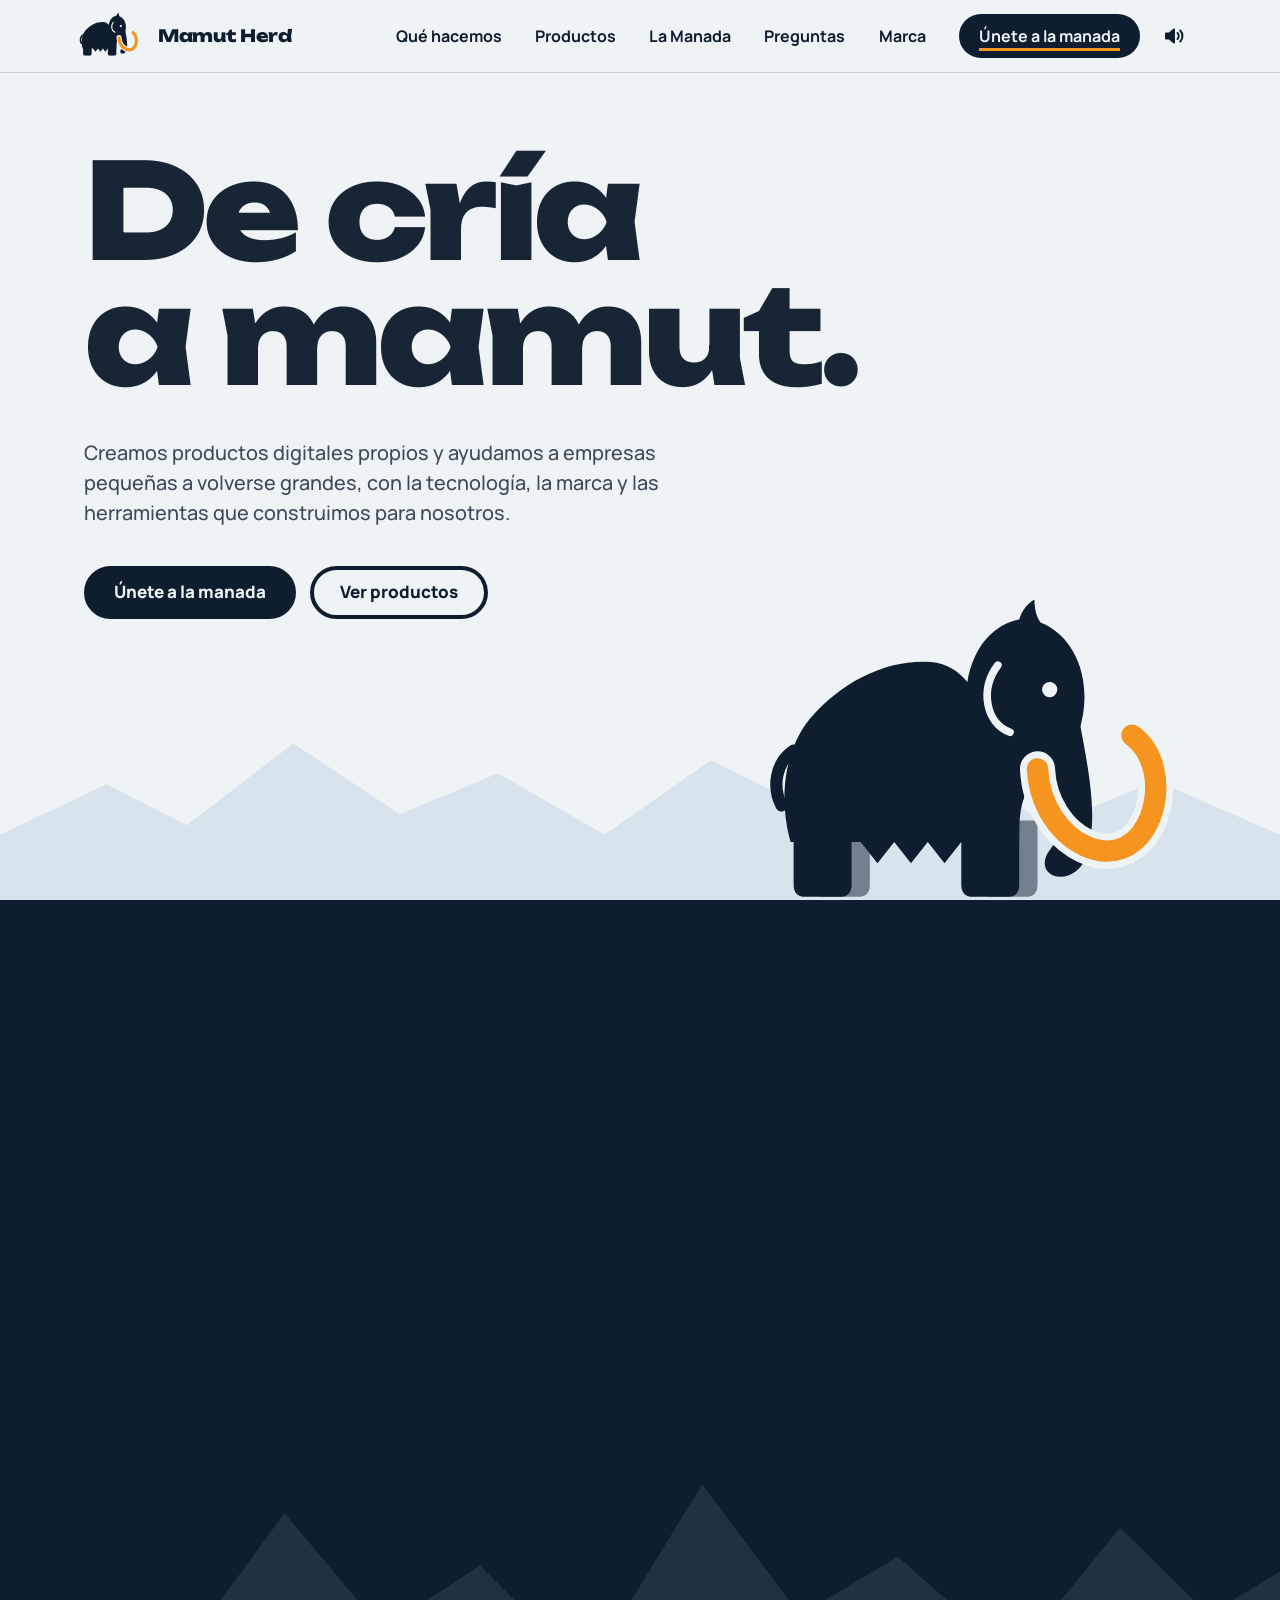
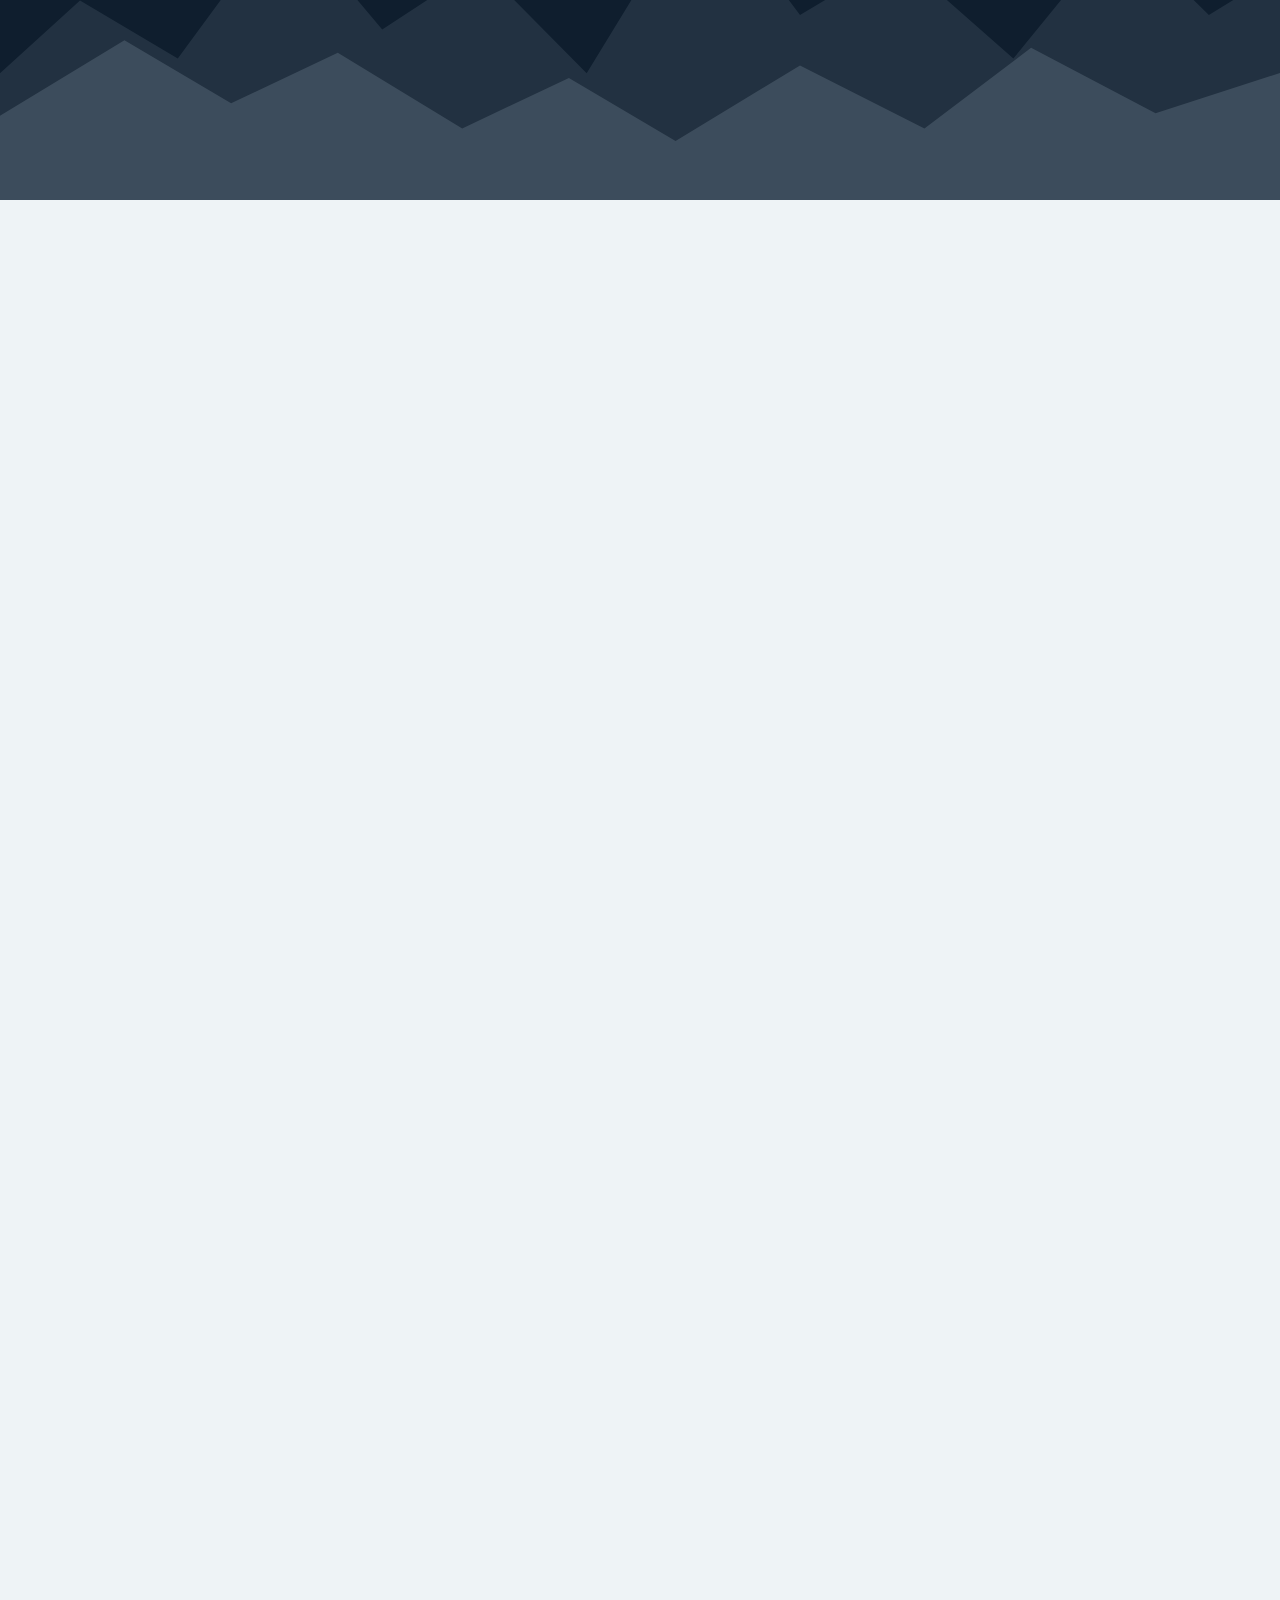
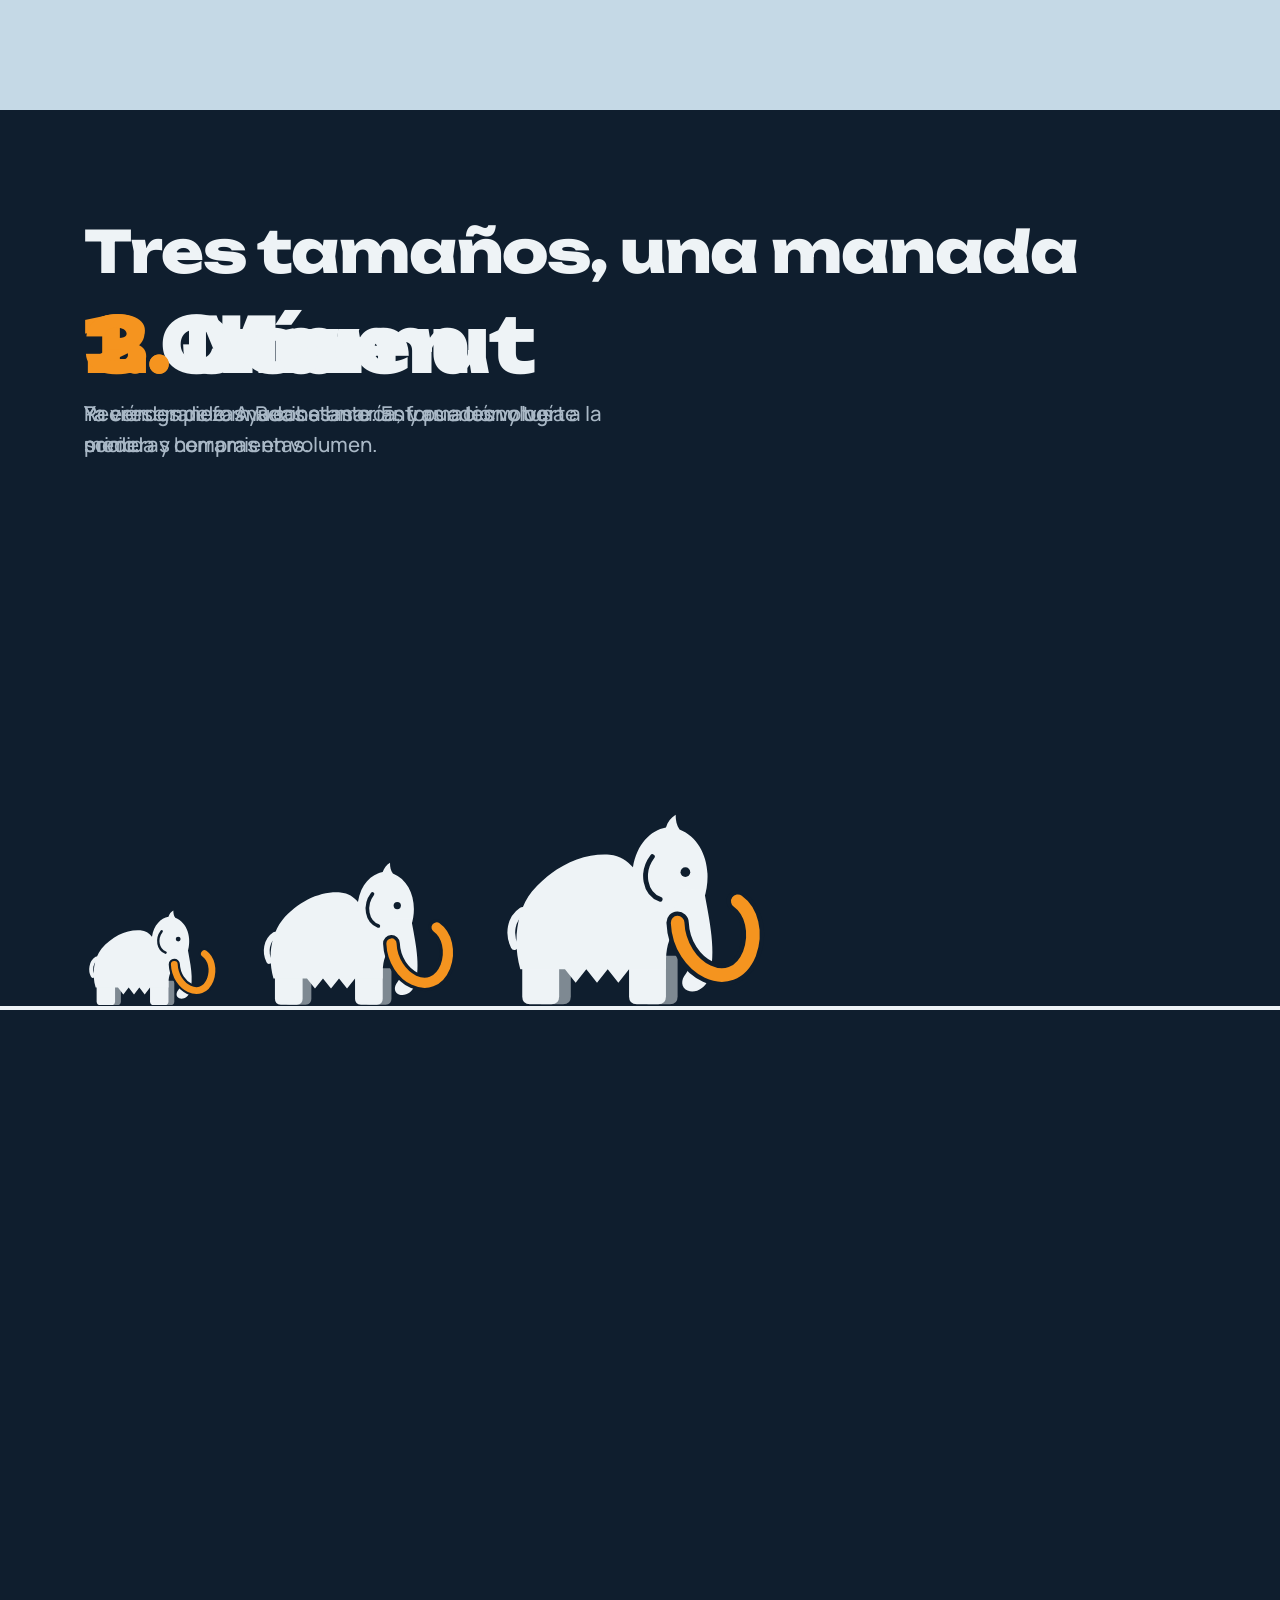
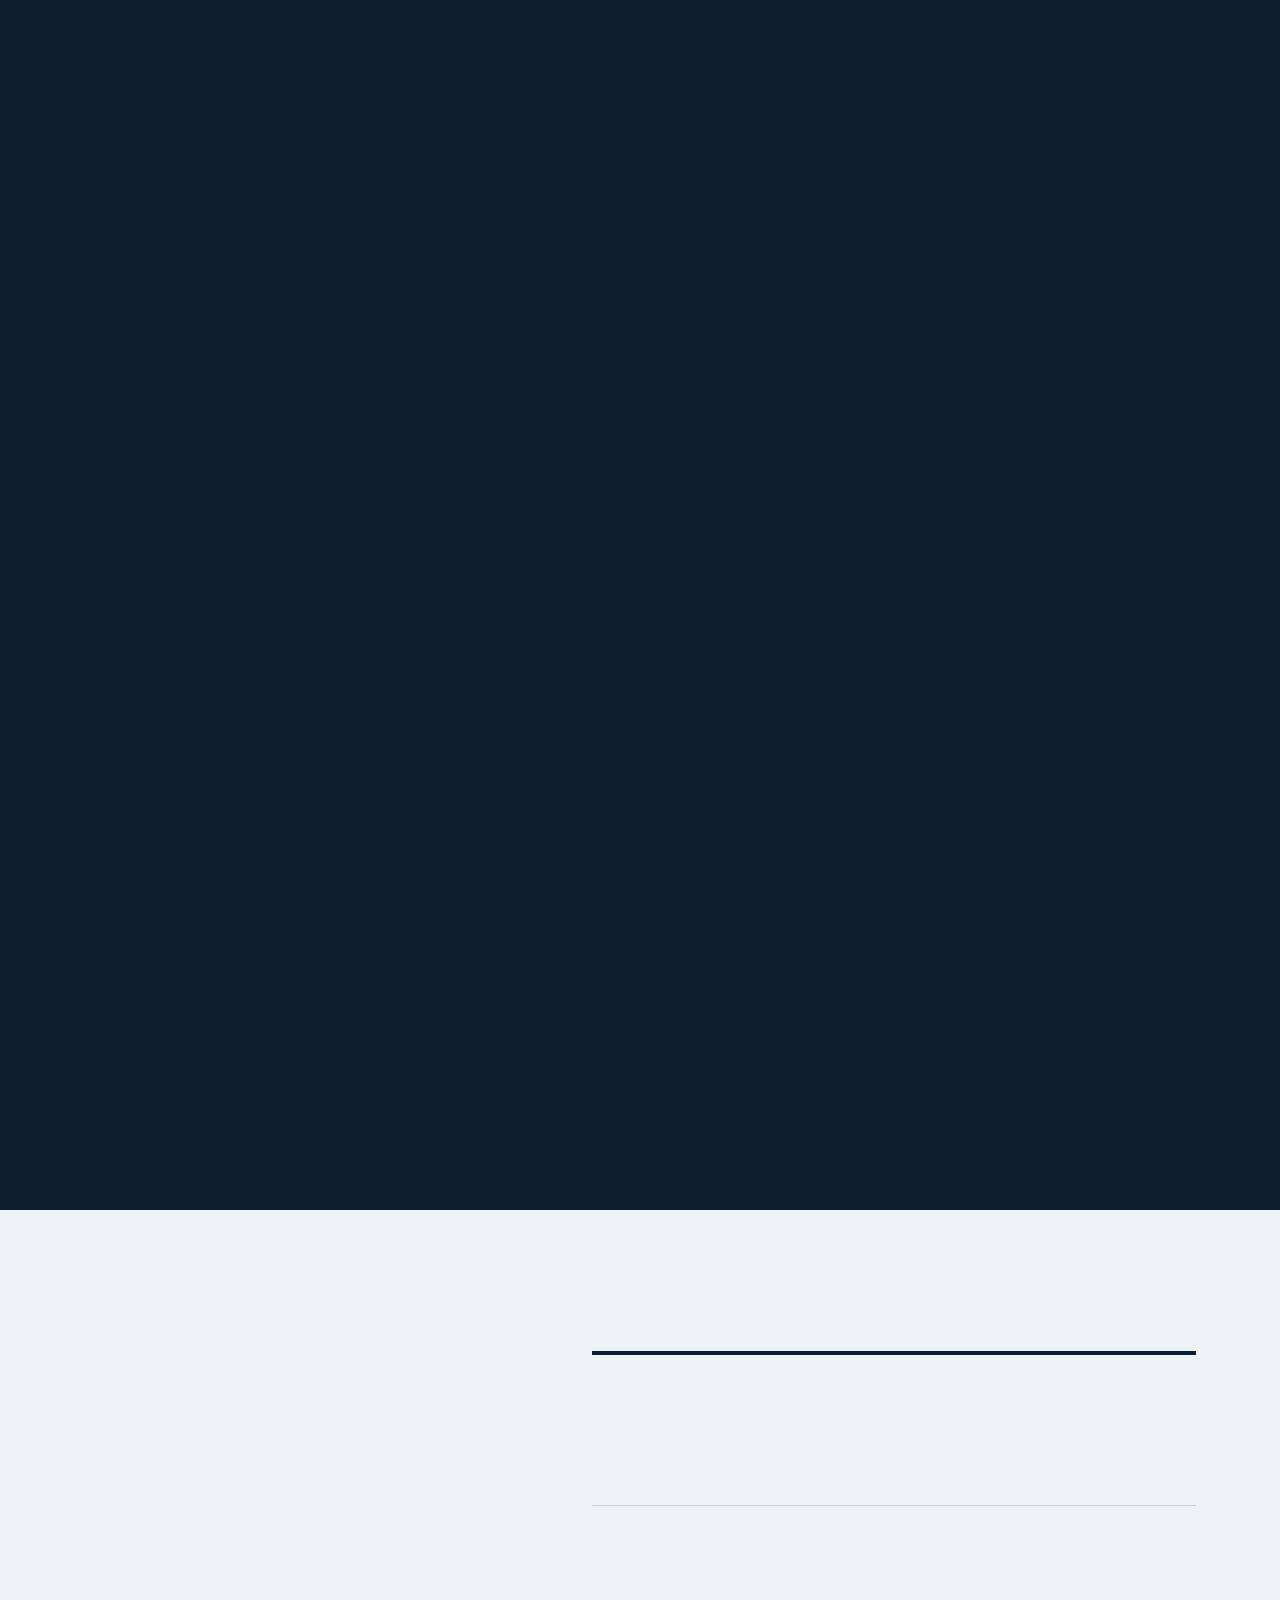
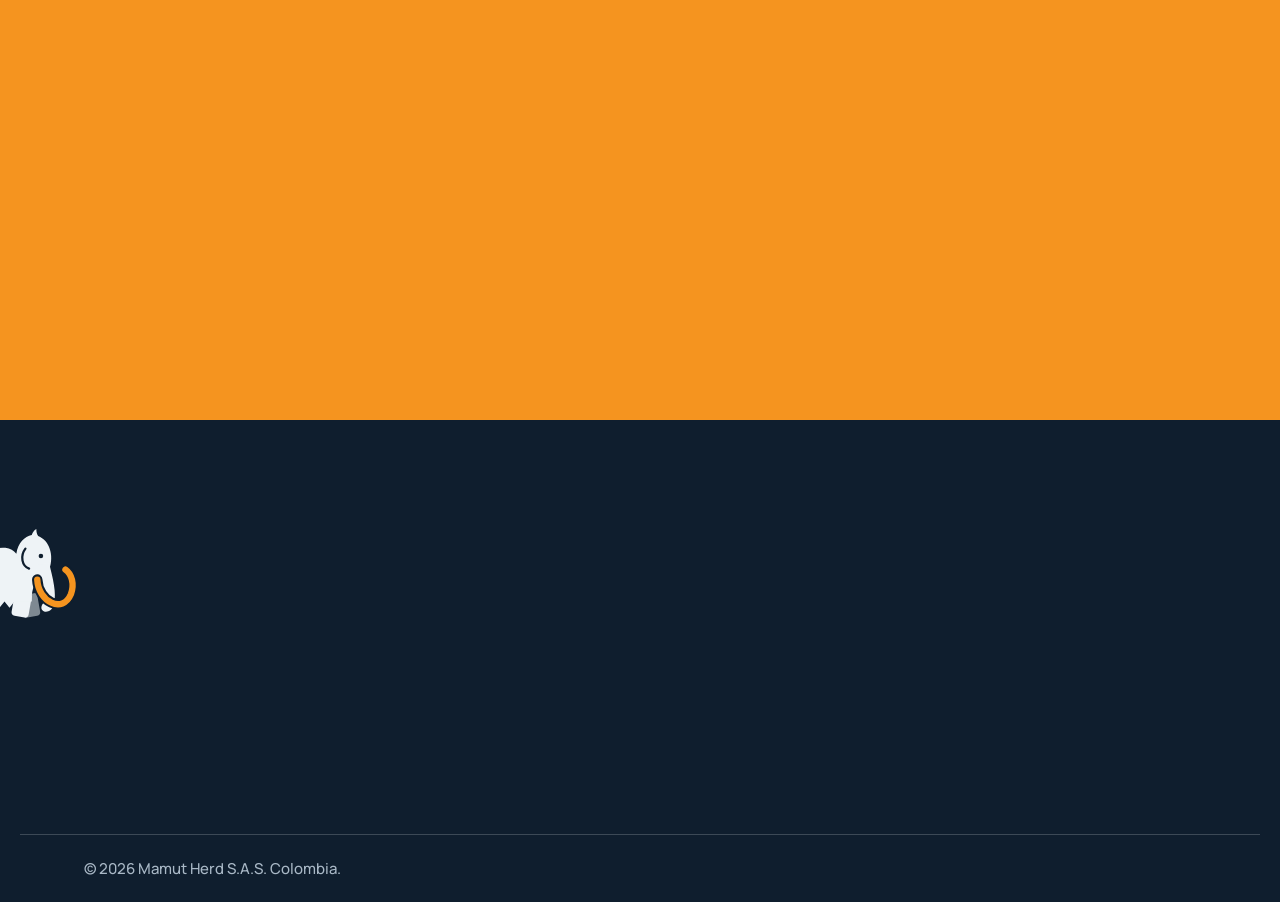
==== commit 0d1ff041: "Pasar la tarjeta de Nef a su tinta para que no se confunda con Antesala Antesala (#F1EEE7) y Nef (#F" ====
--- a/index.html
+++ b/index.html
@@ -301,10 +301,10 @@
           </div>
         </article>
 
-        <!-- Nef: papel, tinta y el punto mandarina (nombre provisional) -->
+        <!-- Nef: tinta, papel y el punto mandarina (nombre provisional) -->
         <article class="pcard pcard--nef">
           <div class="pcard__brand">
-            <img class="nef-logo" src="assets/img/productos/nef-logo.svg" alt="" width="341" height="126" loading="lazy">
+            <img class="nef-logo" src="assets/img/productos/nef-logo-claro.svg" alt="" width="341" height="126" loading="lazy">
             <h3 class="pcard__name sr-only">Nef</h3>
           </div>
           <div class="nef__text">
--- a/assets/css/styles.css
+++ b/assets/css/styles.css
@@ -543,11 +543,11 @@
 .pcard--impromptu .pcard__state { background: #2A1A04; color: #FF9F1C; box-shadow: inset 0 0 0 1px #7A4A00; }
 
 @font-face { font-family: "Bricolage Grotesque"; src: url("../fonts/bricolage-800.woff2") format("woff2"); font-weight: 800; font-display: swap; }
-.pcard--nef { grid-column: span 12; display: grid; grid-template-columns: auto minmax(0, 1fr) auto; align-items: center; gap: 20px clamp(24px, 4vw, 56px); padding: clamp(22px, 3vw, 34px) clamp(22px, 3.4vw, 40px); background: #F5F1EA; color: #1D1B18; }
+.pcard--nef { grid-column: span 12; display: grid; grid-template-columns: auto minmax(0, 1fr) auto; align-items: center; gap: 20px clamp(24px, 4vw, 56px); padding: clamp(22px, 3vw, 34px) clamp(22px, 3.4vw, 40px); background: #1D1B18; color: #F5F1EA; }
 .nef-logo { height: clamp(48px, 5vw, 64px); width: auto; }
 .pcard--nef .pcard__line { margin-top: 0; font-family: "Bricolage Grotesque", var(--text); font-weight: 800; font-size: clamp(24px, 2.6vw, 34px); line-height: 1; letter-spacing: -0.03em; }
-.pcard--nef .pcard__what { color: #5A544B; max-width: 62ch; }
-.pcard--nef .pcard__state { margin-top: 0; align-self: center; background: #E8E1D4; color: #1D1B18; }
+.pcard--nef .pcard__what { color: #B9B1A4; max-width: 62ch; }
+.pcard--nef .pcard__state { margin-top: 0; align-self: center; background: #2F2B26; color: #F5F1EA; }
 @media (max-width: 760px) {
   .pcard--nef { grid-template-columns: 1fr; align-items: start; }
   .pcard--nef .pcard__state { align-self: start; justify-self: start; }
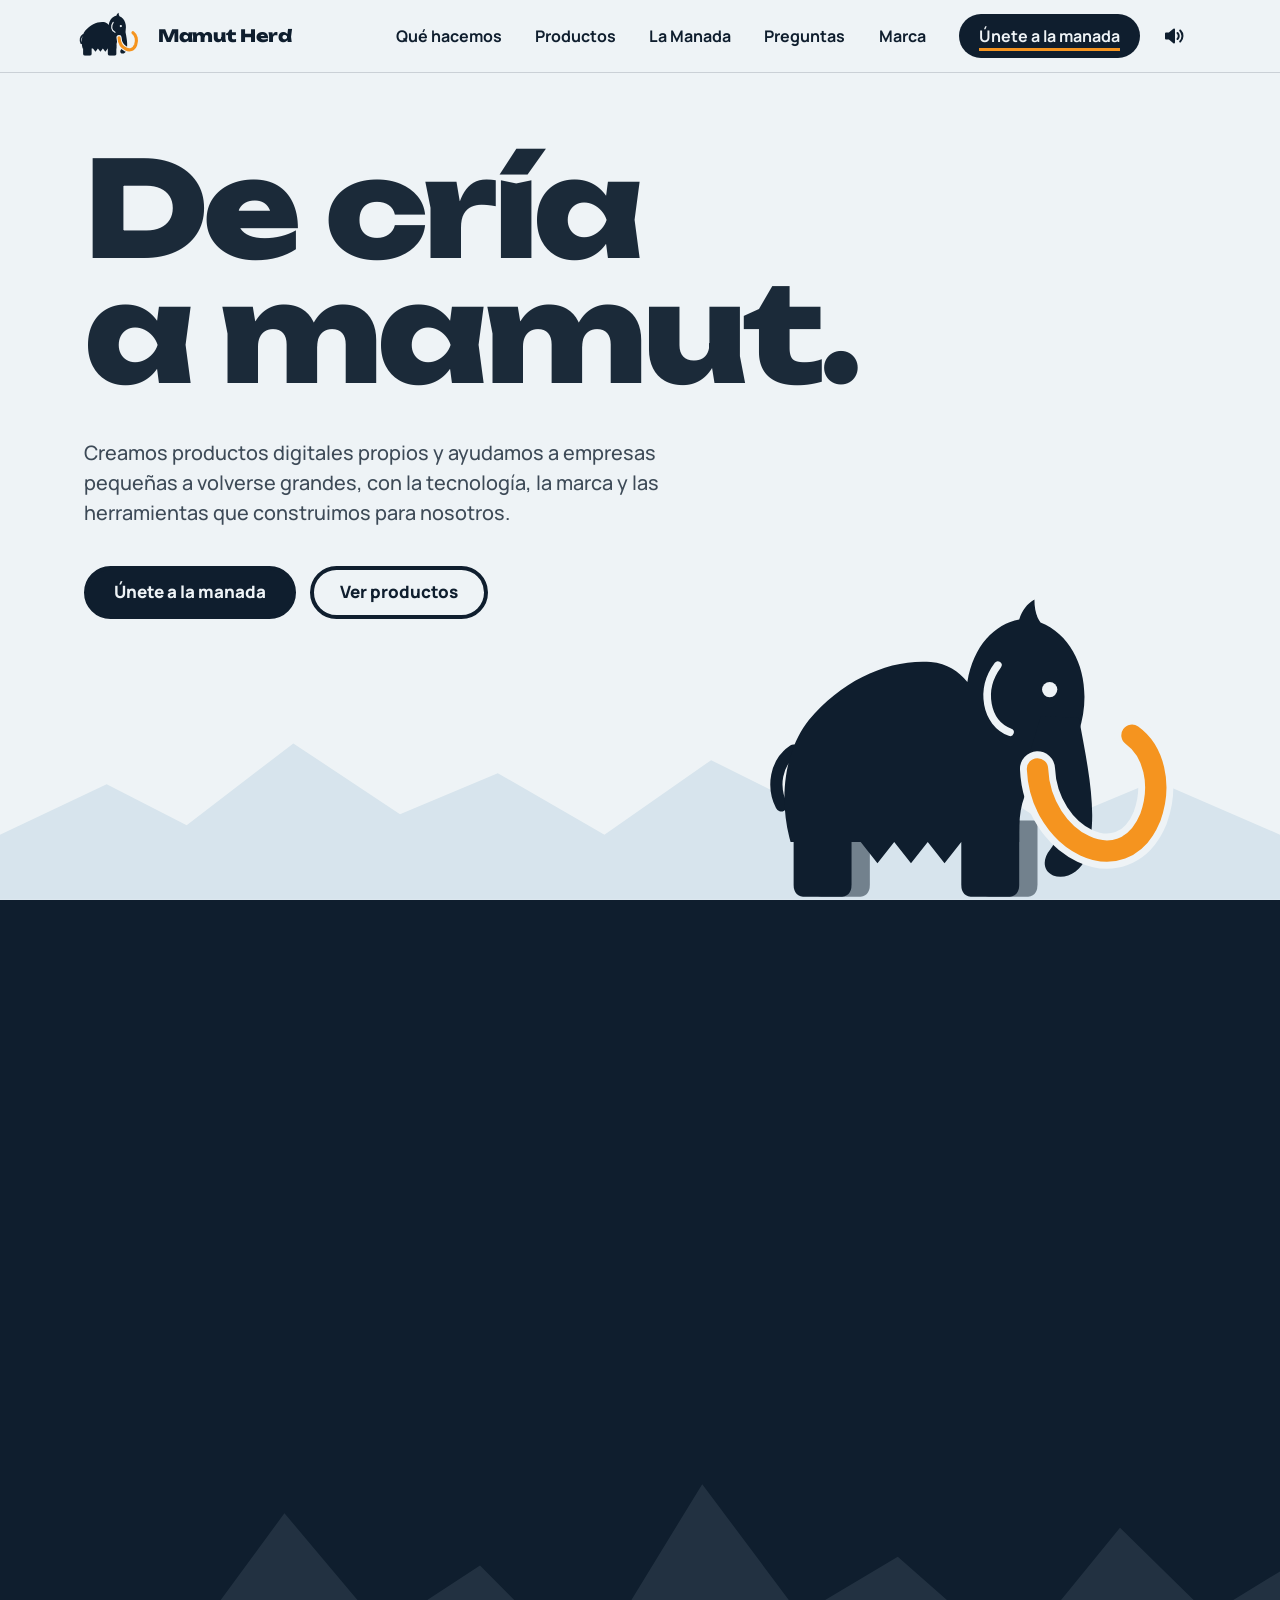
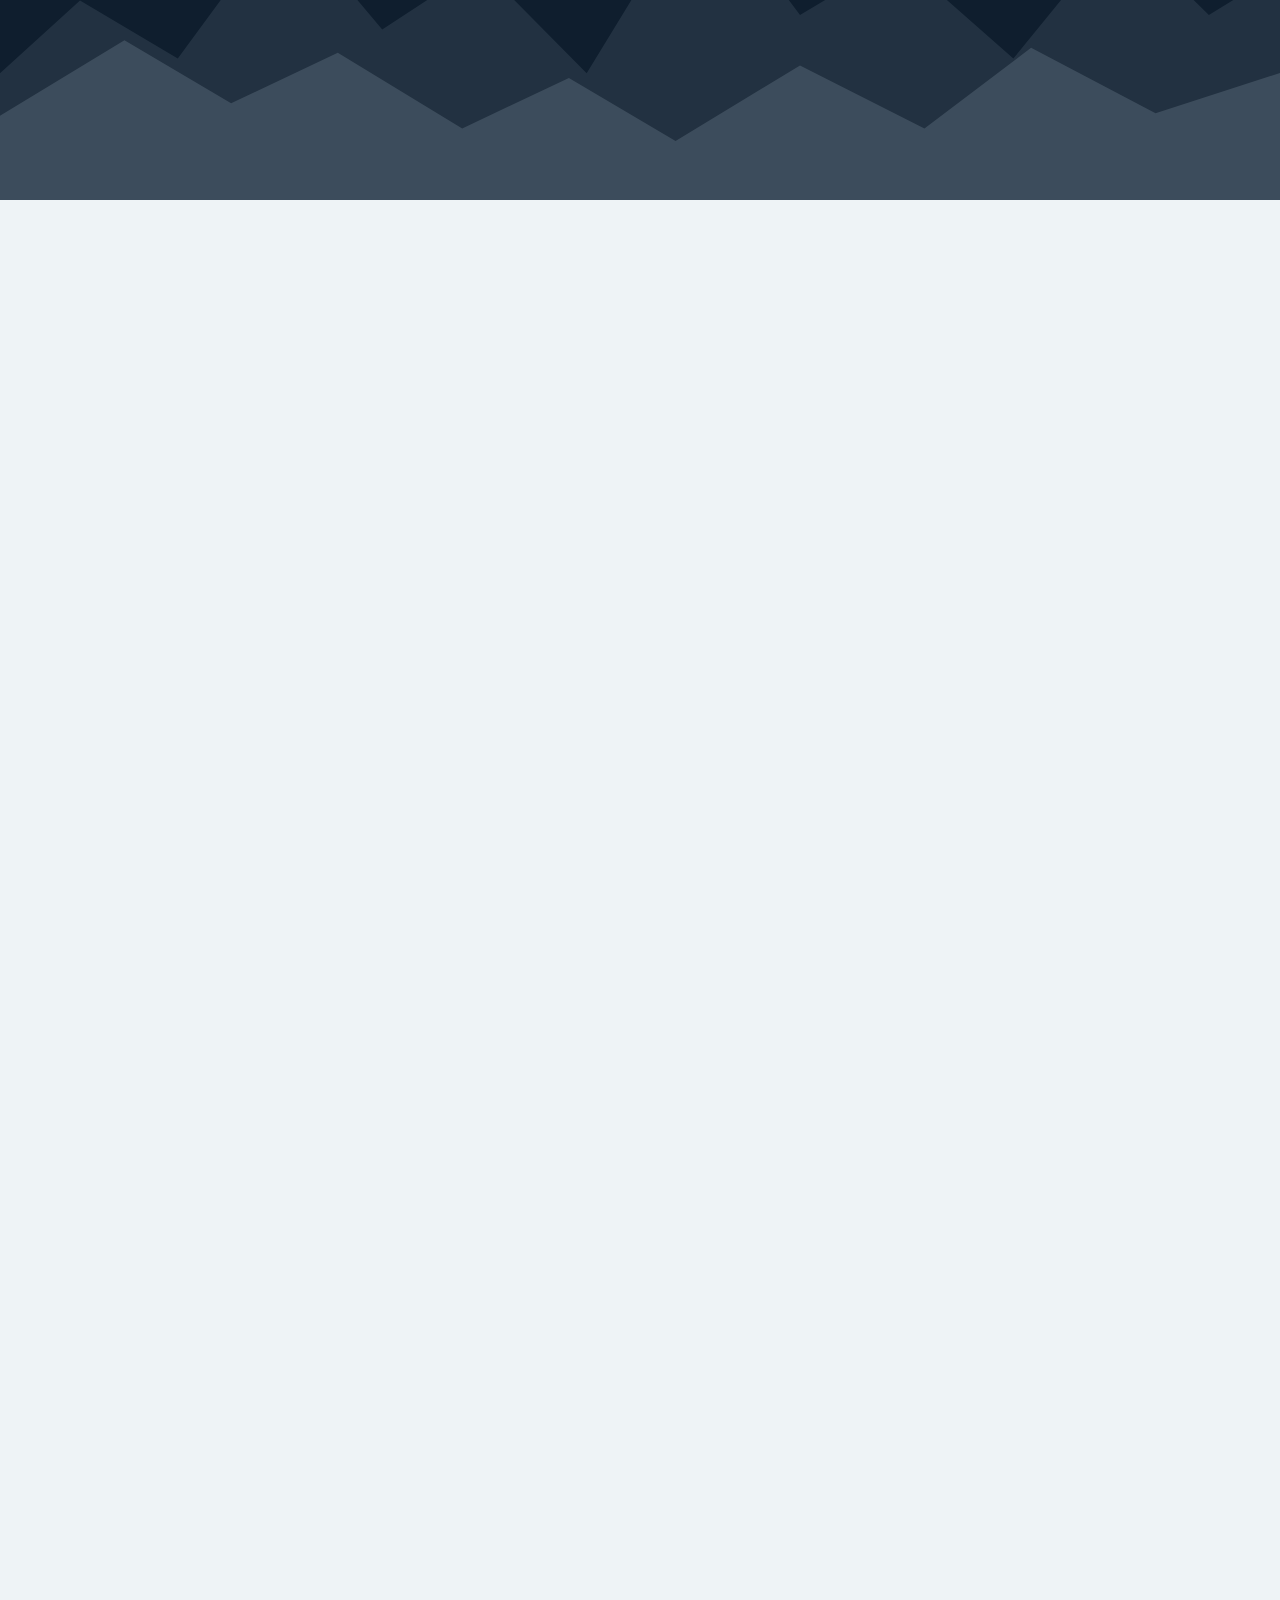
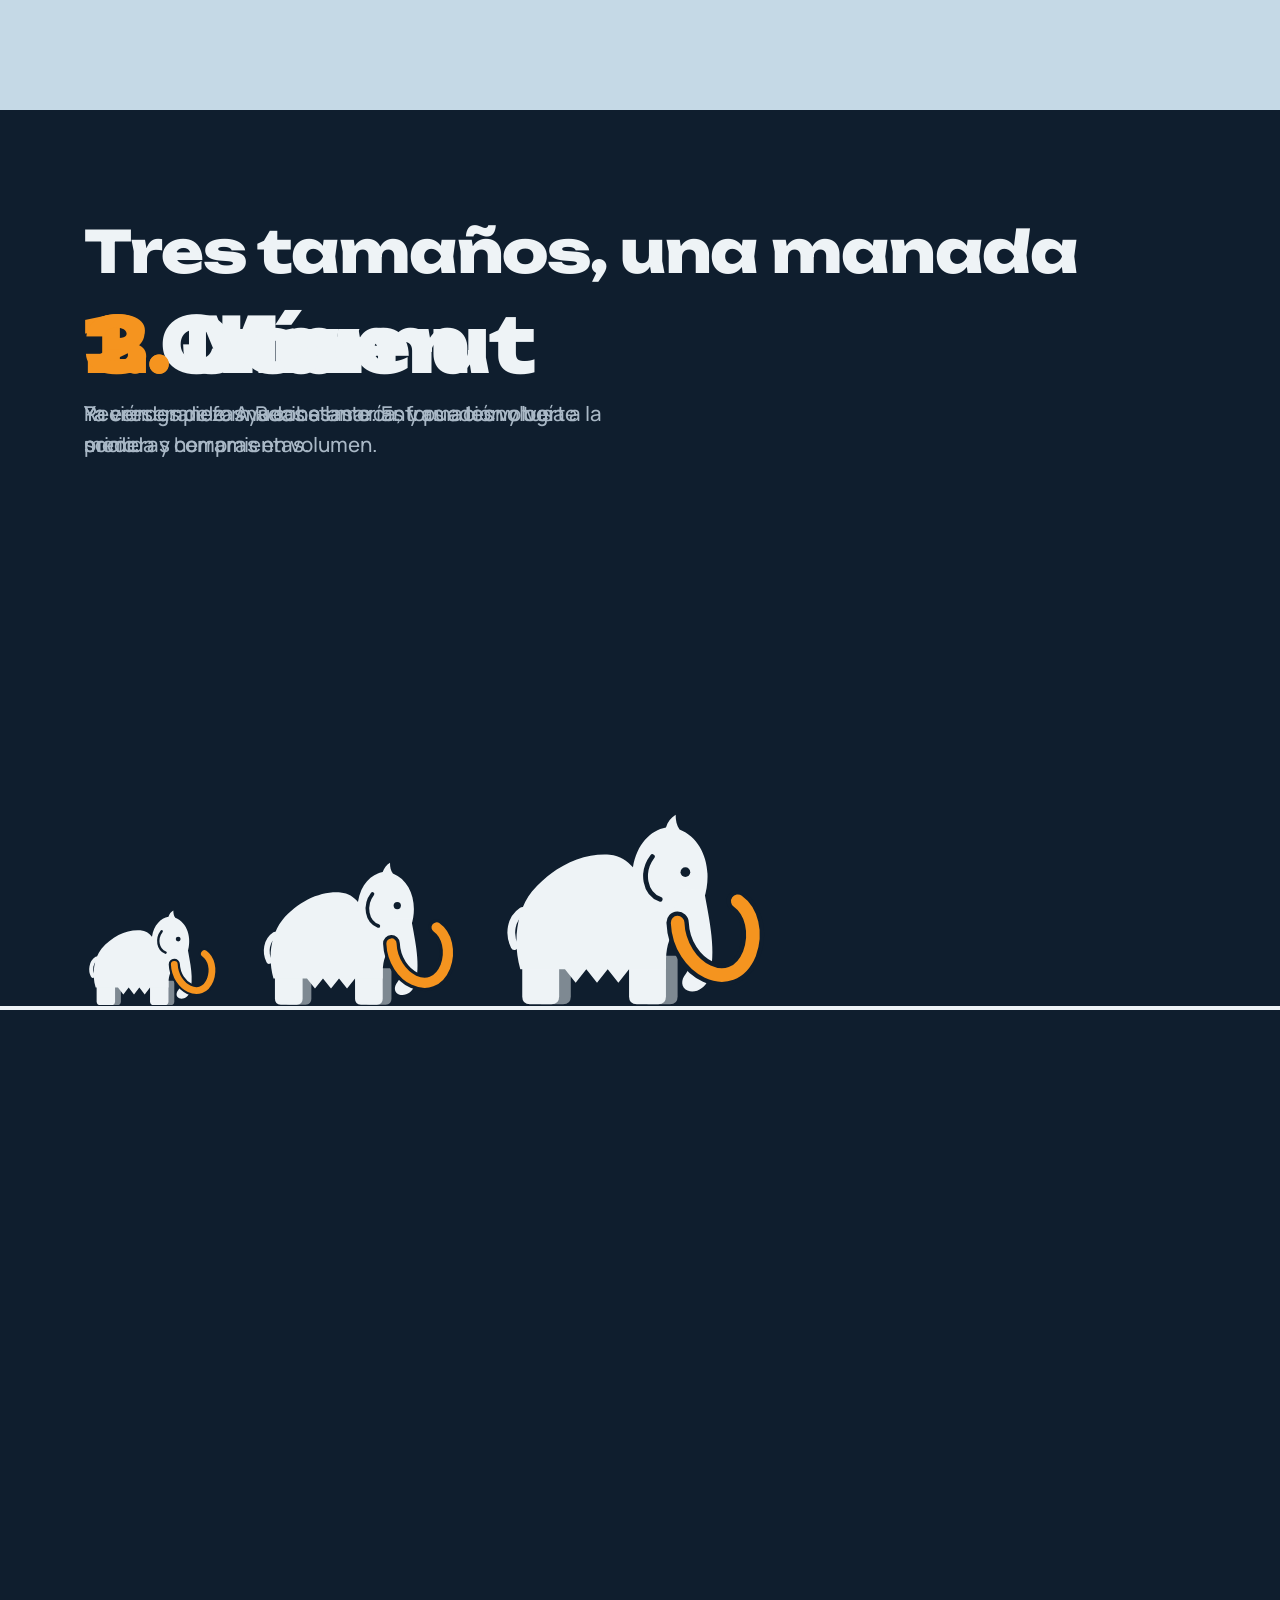
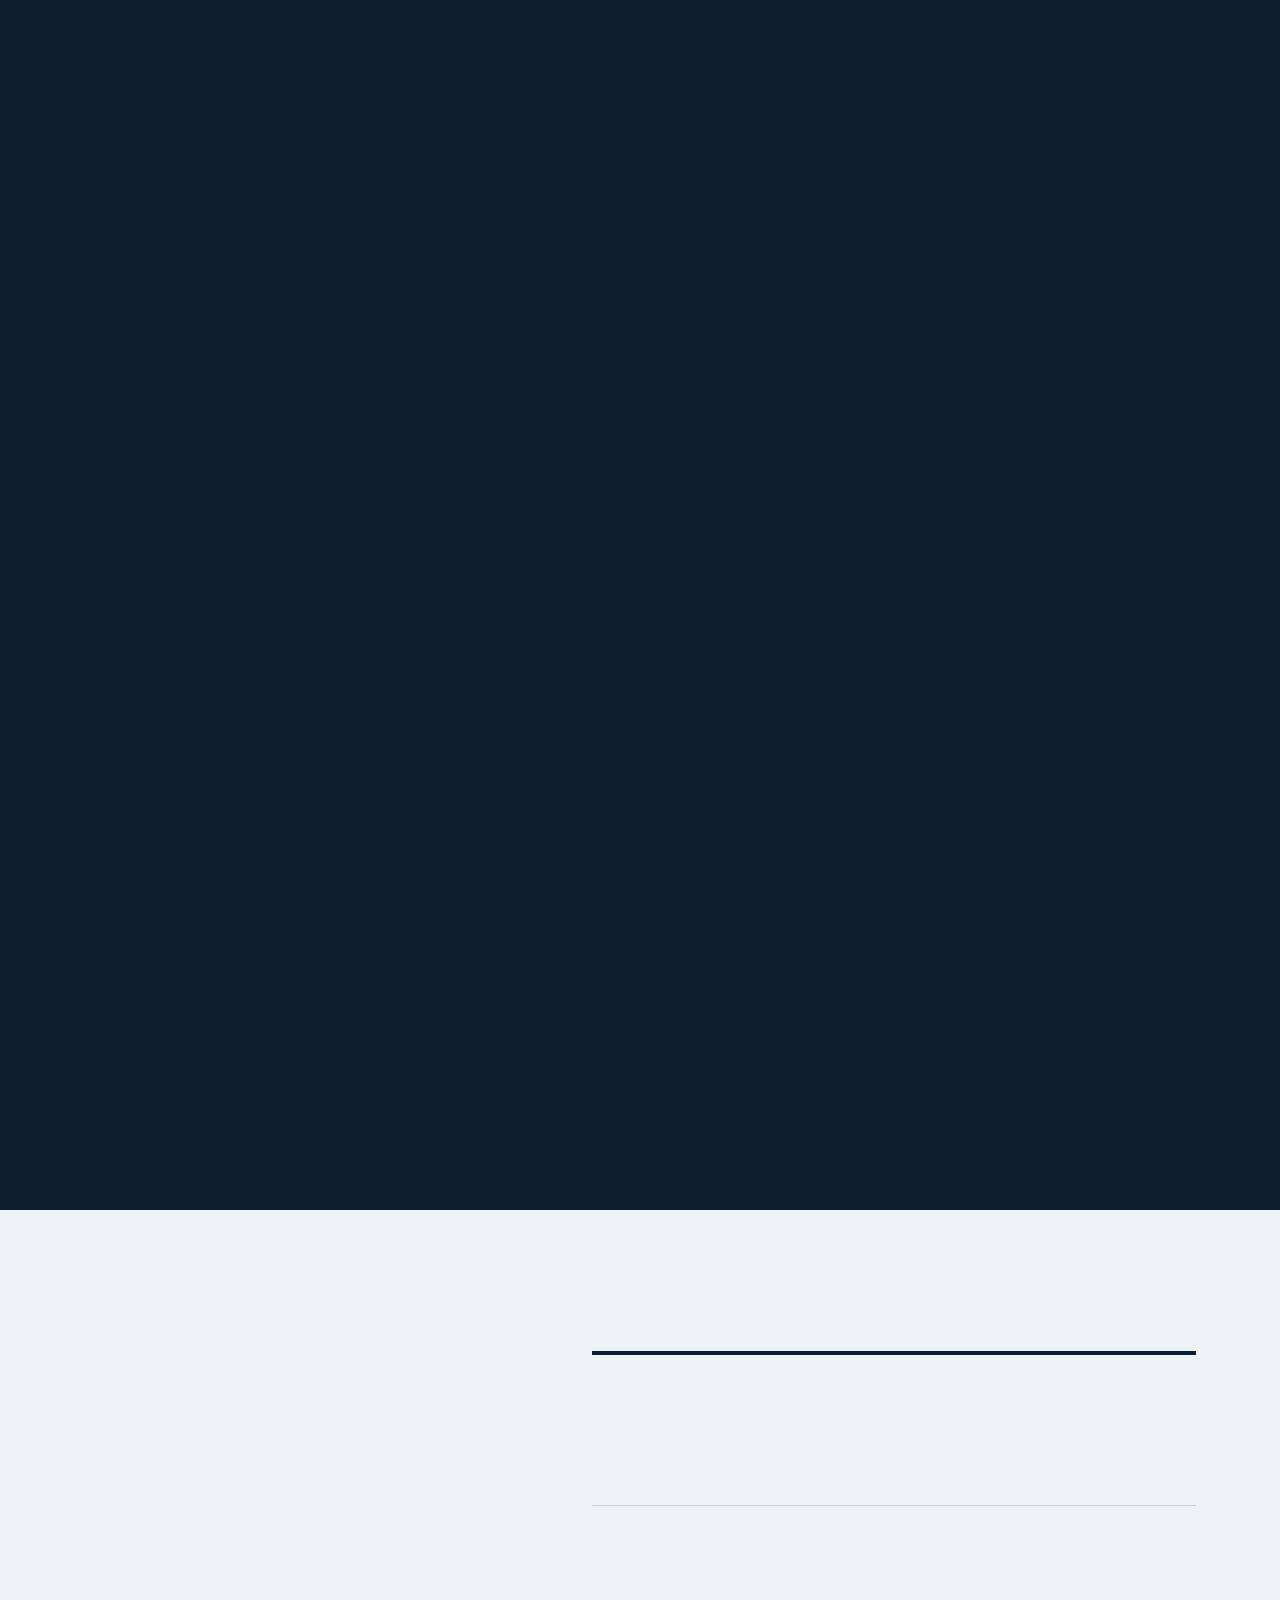
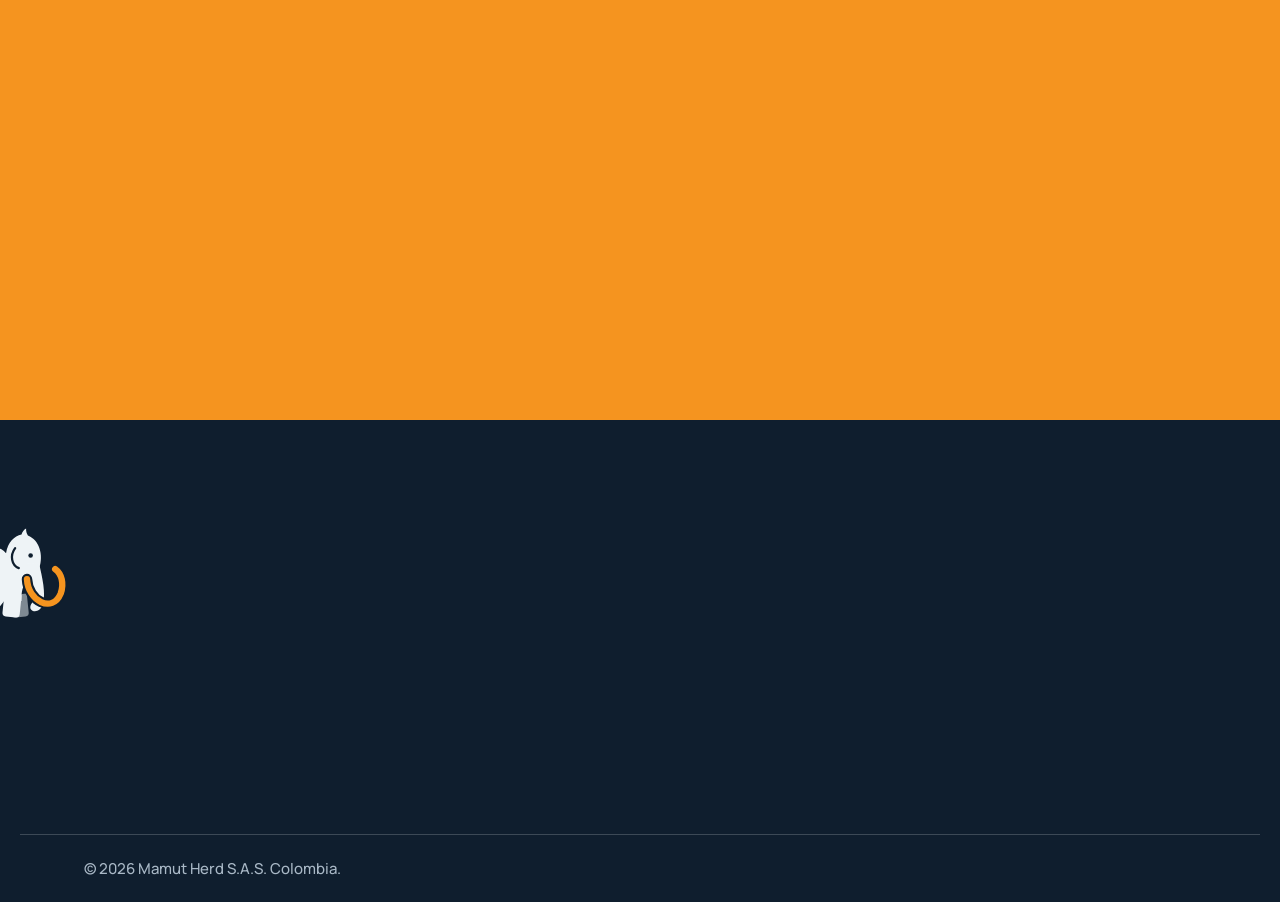
==== commit dd4bca86: "Enlazar Impromptu y marcarlo como beta La tarjeta pasa de "En desarrollo" a "Beta · gratis" y suma e" ====
--- a/index.html
+++ b/index.html
@@ -351,14 +351,17 @@
         </article>
 
         <!-- Impromptu: carbón, chasis y ámbar -->
-        <article class="pcard pcard--small pcard--impromptu">
+        <article class="pcard pcard--small pcard--impromptu pcard--link">
           <div class="pcard__brand">
             <img class="pcard__icon" src="assets/img/productos/impromptu-icono.svg" alt="" width="56" height="56" loading="lazy">
             <h3 class="pcard__name">impromptu</h3>
           </div>
           <p class="pcard__line">Videos de piano con notas cayendo.</p>
           <p class="pcard__what">Conecta tu teclado MIDI, toca y exporta un video con tus manos, tus pedales y efectos de luz. Gratis, de código abierto y sin que tu música salga de tu computador.</p>
-          <p class="pcard__state">En desarrollo · gratis</p>
+          <div class="pcard__foot">
+            <p class="pcard__state">Beta · gratis</p>
+            <a class="pcard__go" href="https://impromptu-lovat-one.vercel.app/" target="_blank" rel="noopener noreferrer">Probar la beta <span aria-hidden="true">→</span></a>
+          </div>
         </article>
 
       </div>
--- a/assets/css/styles.css
+++ b/assets/css/styles.css
@@ -541,6 +541,7 @@
 .pcard--impromptu .pcard__line { color: #FF9F1C; }
 .pcard--impromptu .pcard__what { color: #A39F95; }
 .pcard--impromptu .pcard__state { background: #2A1A04; color: #FF9F1C; box-shadow: inset 0 0 0 1px #7A4A00; }
+.pcard--impromptu .pcard__go { background: #FF9F1C; color: #1C1C1A; }
 
 @font-face { font-family: "Bricolage Grotesque"; src: url("../fonts/bricolage-800.woff2") format("woff2"); font-weight: 800; font-display: swap; }
 .pcard--nef { grid-column: span 12; display: grid; grid-template-columns: auto minmax(0, 1fr) auto; align-items: center; gap: 20px clamp(24px, 4vw, 56px); padding: clamp(22px, 3vw, 34px) clamp(22px, 3.4vw, 40px); background: #1D1B18; color: #F5F1EA; }
